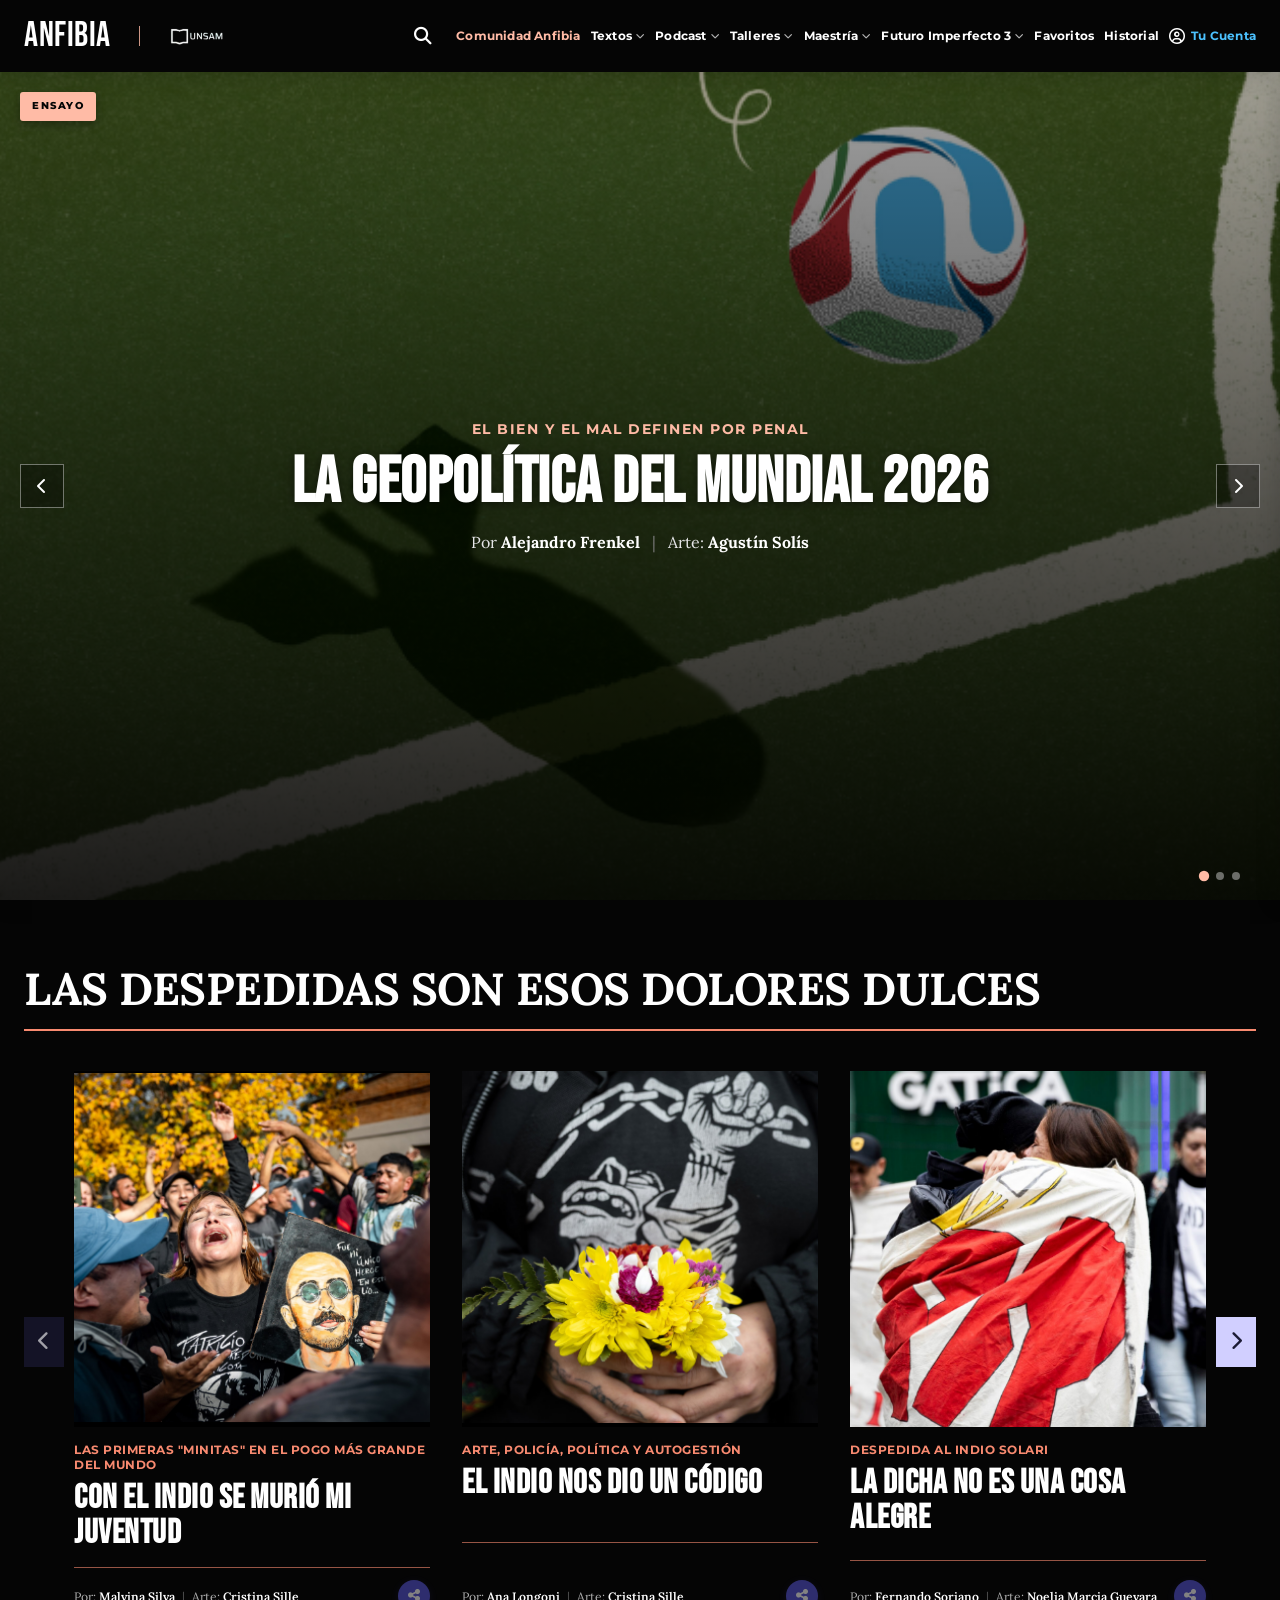
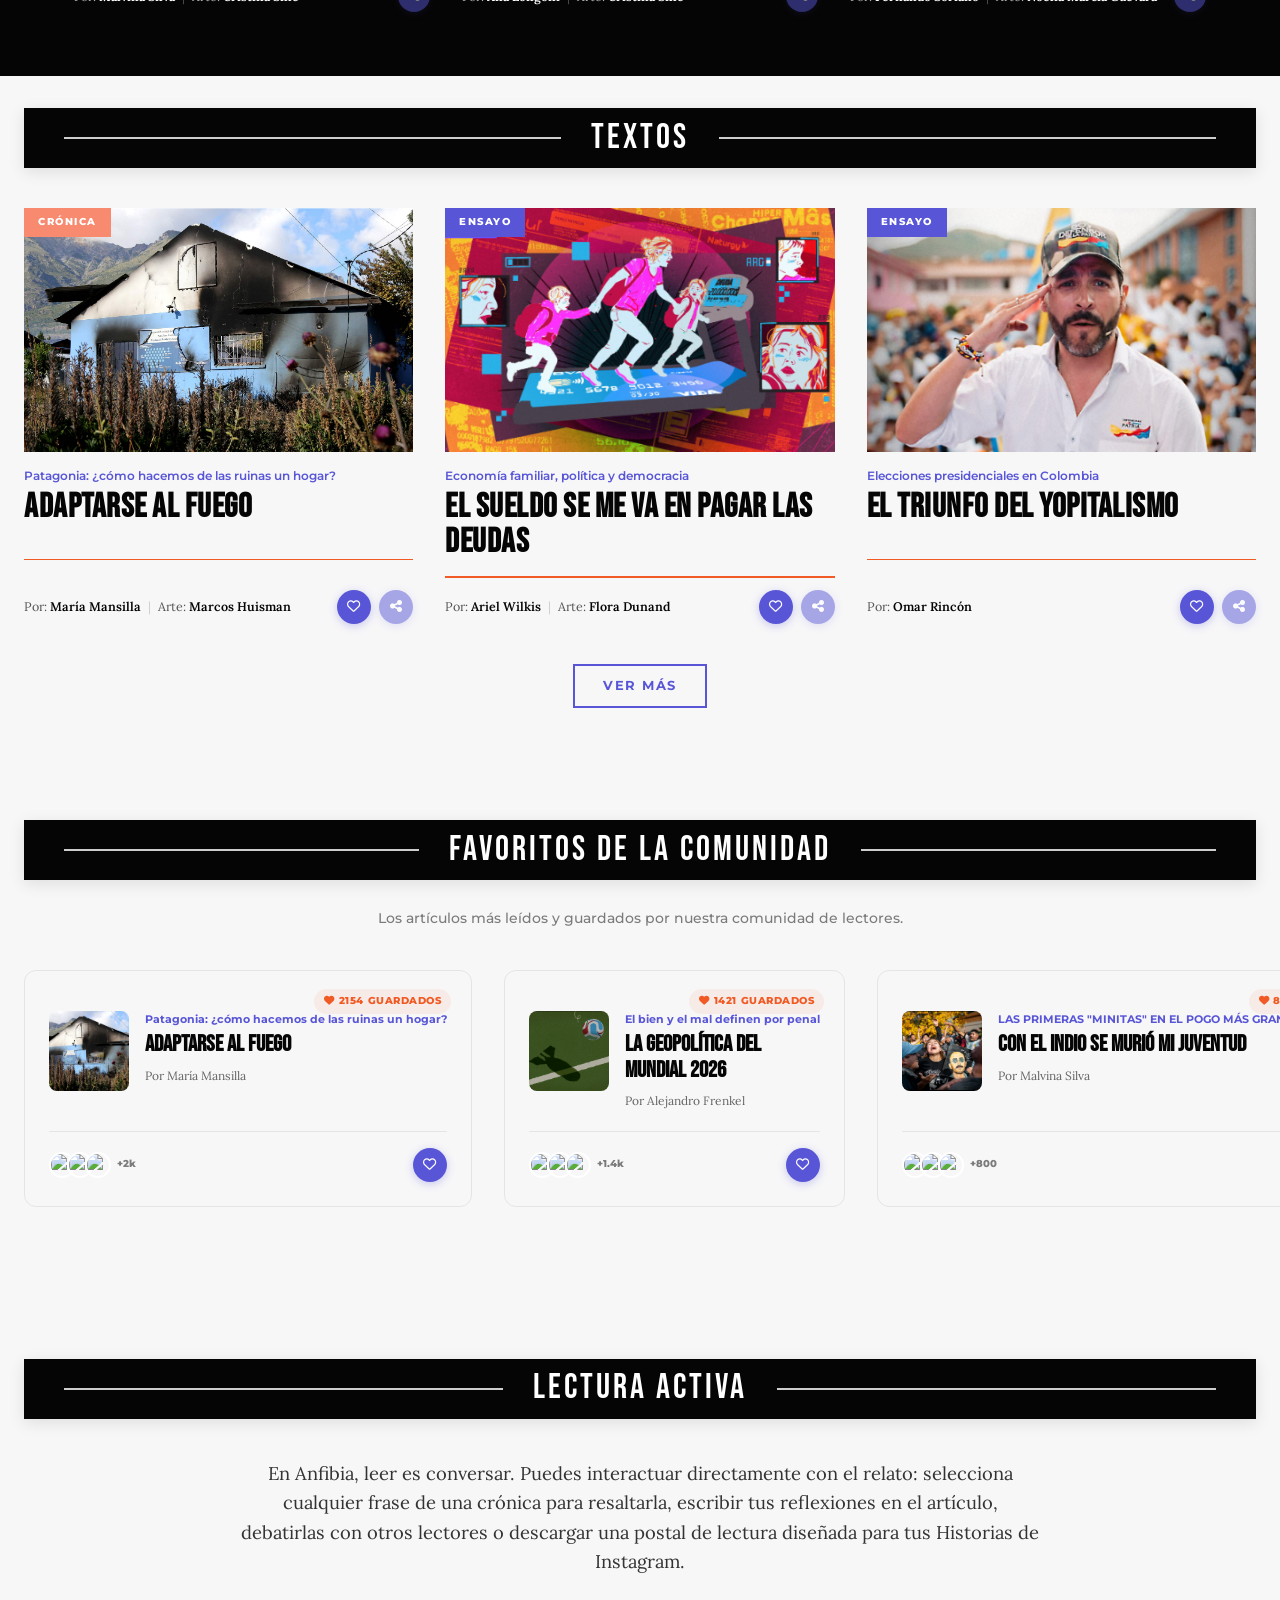
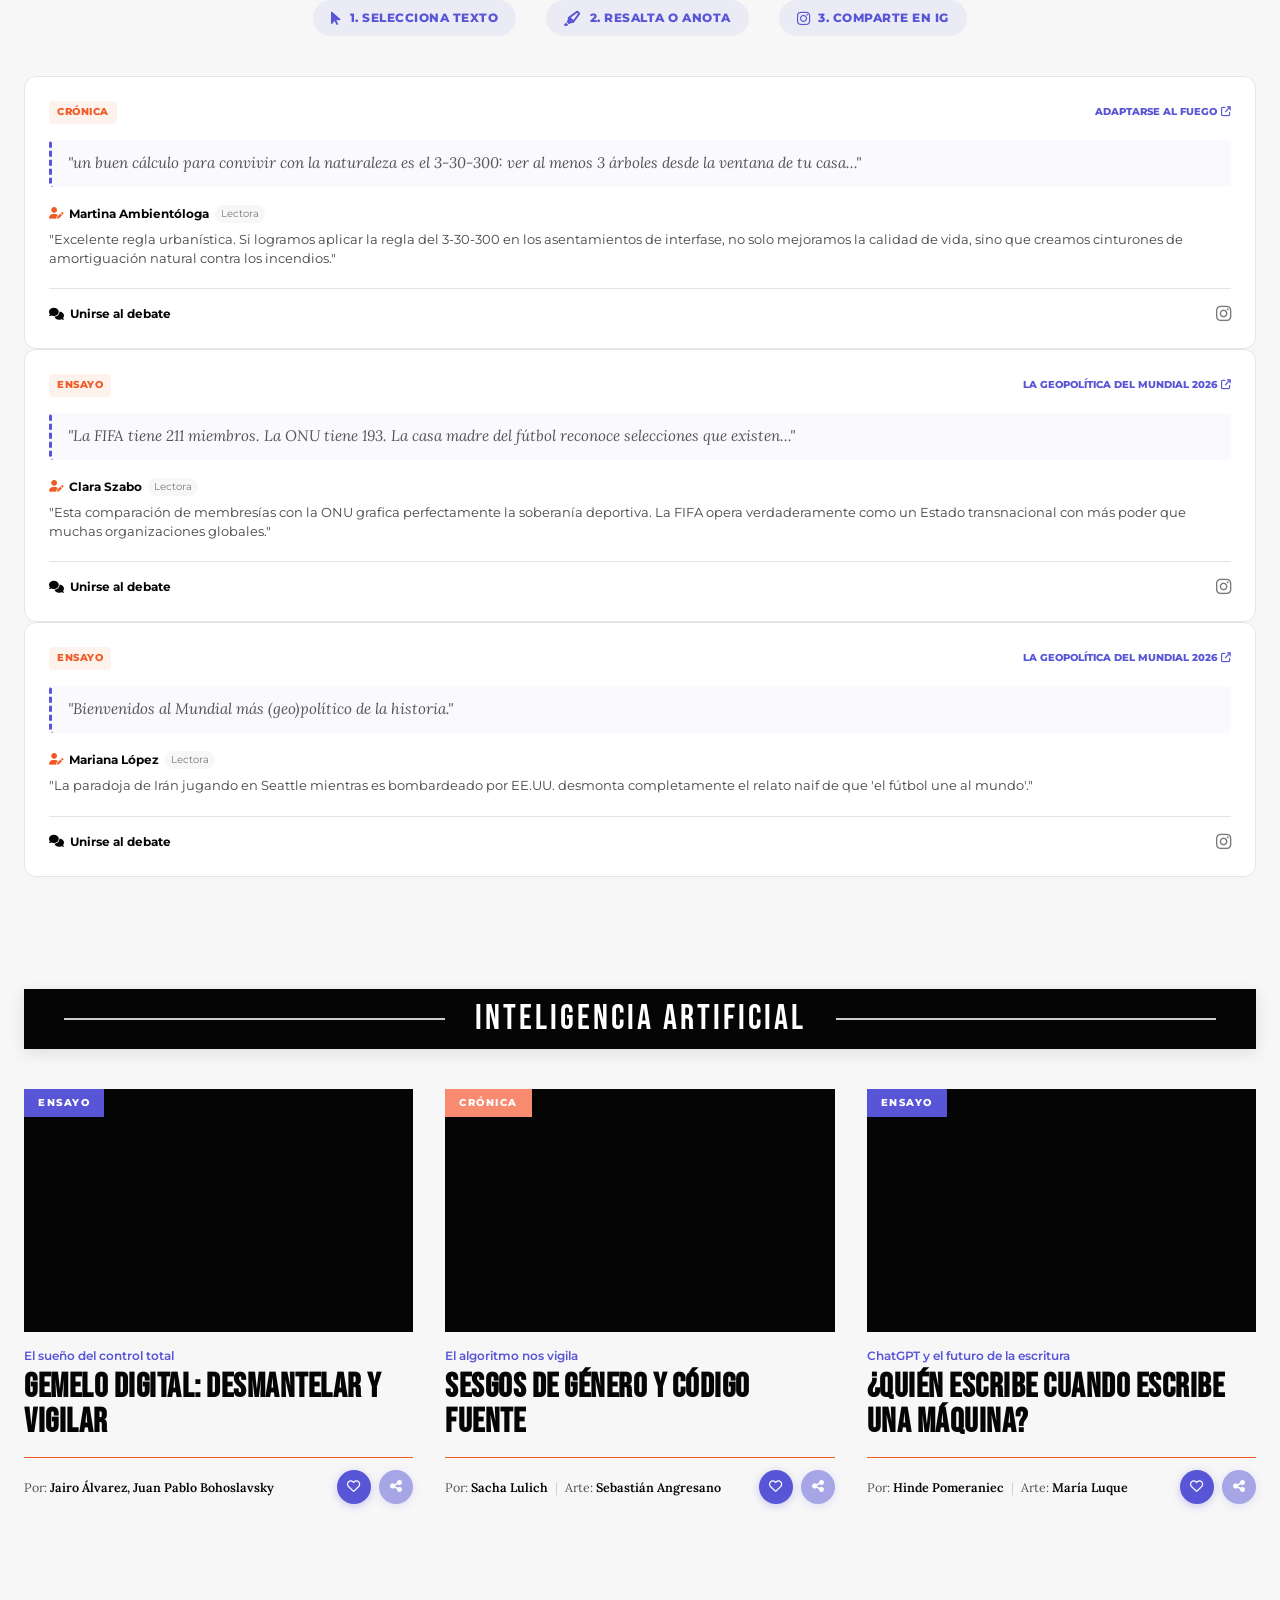
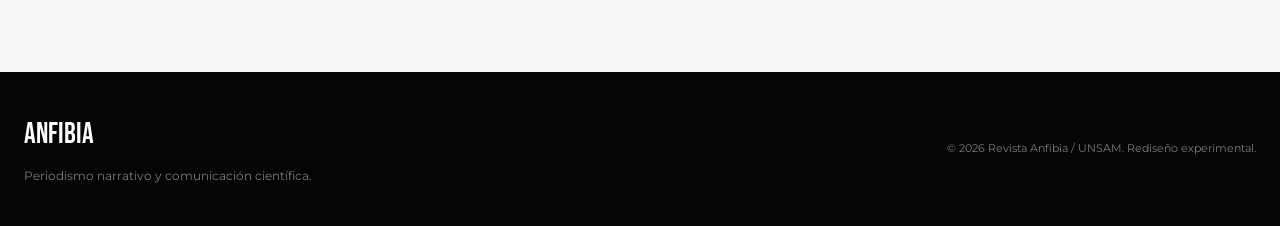
==== index.html @ f765adc3 "feat: implement favorites drawer, community highlights, and active reading features across the platf" ====
<!DOCTYPE html>
<html lang="es">

<head>
    <meta charset="UTF-8">
    <meta name="viewport" content="width=device-width, initial-scale=1.0">
    <title>Revista Anfibia — Crónica y Ensayos</title>
    <!-- Google Fonts: Bebas Neue (for bold headlines), Montserrat (for labels/ui), Lora (for literary serif credit text) -->
    <link rel="preconnect" href="https://fonts.googleapis.com">
    <link rel="preconnect" href="https://fonts.gstatic.com" crossorigin>
    <link
        href="https://fonts.googleapis.com/css2?family=Bebas+Neue&family=Lora:ital,wght@0,400..700;1,400..700&family=Montserrat:wght@400;500;600;700;800&display=swap"
        rel="stylesheet">
    <!-- FontAwesome for icons -->
    <link rel="stylesheet" href="https://cdnjs.cloudflare.com/ajax/libs/font-awesome/6.4.0/css/all.min.css">
    <!-- Custom Style -->
    <link rel="stylesheet" href="style.css">
</head>

<body>

    <!-- Header / Navbar -->
    <header class="main-header">
        <div class="header-container">
            <div class="header-left">
                <a href="index.html" class="brand-logo">Anfibia</a>
                <div class="header-divider"></div>
                <div class="unsam-badge">
                    <img src="unsam.png" alt="UNSAM" class="unsam-logo-img">
                </div>
                <div class="social-icons">
                    <a href="#" class="social-link" title="Twitter"><i class="fab fa-twitter"></i></a>
                    <a href="#" class="social-link" title="Facebook"><i class="fab fa-facebook-f"></i></a>
                    <a href="#" class="social-link" title="Instagram"><i class="fab fa-instagram"></i></a>
                    <a href="#" class="social-link" title="YouTube"><i class="fab fa-youtube"></i></a>
                </div>
            </div>

            <div class="header-right">
                <button class="search-btn" id="searchBtn" title="Buscar">
                    <i class="fas fa-search"></i>
                </button>
                <nav class="header-nav">
                    <ul class="nav-list">
                        <li><a href="#" class="nav-item special-link">Comunidad Anfibia</a></li>
                        
                        <!-- Textos dropdown -->
                        <li class="nav-item-dropdown">
                            <a href="#" class="nav-item">Textos <i class="fas fa-chevron-down nav-chevron"></i></a>
                            <ul class="dropdown-menu">
                                <li><a href="#">Ambiente</a></li>
                                <li><a href="#">Amor y Sexo</a></li>
                                <li><a href="#">Cultura</a></li>
                                <li><a href="#">Educación</a></li>
                                <li><a href="#">Política y Economía</a></li>
                                <li><a href="#">Salud</a></li>
                                <li><a href="#">Tecnología</a></li>
                                <li><a href="#">Rosario</a></li>
                                <li><a href="#">Favoritos/Guardados</a></li>
                            </ul>
                        </li>
                        
                        <!-- Podcast dropdown -->
                        <li class="nav-item-dropdown">
                            <a href="#" class="nav-item">Podcast <i class="fas fa-chevron-down nav-chevron"></i></a>
                            <ul class="dropdown-menu">
                                <li><a href="#">Todos los Podcasts</a></li>
                            </ul>
                        </li>
                        
                        <!-- Talleres dropdown -->
                        <li class="nav-item-dropdown">
                            <a href="#" class="nav-item">Talleres <i class="fas fa-chevron-down nav-chevron"></i></a>
                            <ul class="dropdown-menu">
                                <li><a href="#">Ver más</a></li>
                            </ul>
                        </li>
                        
                        <!-- Maestria dropdown -->
                        <li class="nav-item-dropdown">
                            <a href="#" class="nav-item">Maestría <i class="fas fa-chevron-down nav-chevron"></i></a>
                            <ul class="dropdown-menu">
                                <li><a href="#">Inscripción</a></li>
                                <li><a href="#">Programa Completo</a></li>
                            </ul>
                        </li>

                        
                        <!-- Futuro Imperfecto 3 dropdown -->
                        <li class="nav-item-dropdown">
                            <a href="#" class="nav-item">Futuro Imperfecto 3 <i class="fas fa-chevron-down nav-chevron"></i></a>
                            <ul class="dropdown-menu">
                                <li><a href="#">Volumen 1</a></li>
                                <li><a href="#">Volumen 2</a></li>
                                <li><a href="#">Volumen 3</a></li>
                            </ul>
                        </li>
                        
                        <!-- Favoritos -->
                        <li><a href="#" class="nav-item">Favoritos</a></li>
                        
                        <!-- Historial -->
                        <li><a href="#" class="nav-item">Historial</a></li>
                        
                        <!-- Tu Cuenta -->
                        <li><a href="#" class="nav-item nav-item-account"><i class="far fa-user-circle"></i> Tu Cuenta</a></li>
                    </ul>
                </nav>
                <button class="menu-toggle" id="menuToggle" title="Menú">
                    <i class="fas fa-bars"></i>
                </button>
            </div>
        </div>
    </header>


    <!-- Search Overlay -->
    <div class="search-overlay" id="searchOverlay">
        <div class="search-box">
            <input type="text" placeholder="Buscar crónicas, ensayos, autores..." id="searchInput">
            <button class="close-search" id="closeSearch"><i class="fas fa-times"></i></button>
        </div>
    </div>

    <!-- Mobile Menu Drawer -->
    <div class="mobile-menu-drawer" id="mobileMenuDrawer">
        <div class="mobile-menu-body">
            <nav class="mobile-nav">
                <ul class="mobile-nav-list">
                    <!-- Textos dropdown -->
                    <li class="mobile-nav-item-dropdown">
                        <button class="mobile-dropdown-toggle">
                            <span class="item-text">.Textos</span>
                            <i class="fas fa-chevron-down toggle-icon"></i>
                        </button>
                        <ul class="mobile-dropdown-menu">
                            <li><a href="#">Ambiente</a></li>
                            <li><a href="#">Amor y Sexo</a></li>
                            <li><a href="#">Cultura</a></li>
                            <li><a href="#">Educación</a></li>
                            <li><a href="#">Política y Economía</a></li>
                            <li><a href="#">Salud</a></li>
                            <li><a href="#">Tecnología</a></li>
                            <li><a href="#">Rosario</a></li>
                            <li><a href="#">Favoritos/Guardados</a></li>
                        </ul>
                    </li>
                    
                    <!-- Podcast dropdown -->
                    <li class="mobile-nav-item-dropdown">
                        <button class="mobile-dropdown-toggle">
                            <span class="item-text">.Podcast</span>
                            <i class="fas fa-chevron-down toggle-icon"></i>
                        </button>
                        <ul class="mobile-dropdown-menu">
                            <li><a href="#">Todos los Podcasts</a></li>
                        </ul>
                    </li>
                    
                    <!-- Talleres dropdown -->
                    <li class="mobile-nav-item-dropdown">
                        <button class="mobile-dropdown-toggle">
                            <span class="item-text">.Talleres</span>
                            <i class="fas fa-chevron-down toggle-icon"></i>
                        </button>
                        <ul class="mobile-dropdown-menu">
                            <li><a href="#">Ver mas</a></li>
                        </ul>
                    </li>
                    
                    <!-- Maestria dropdown -->
                    <li class="mobile-nav-item-dropdown">
                        <button class="mobile-dropdown-toggle">
                            <span class="item-text">.Maestría</span>
                            <i class="fas fa-chevron-down toggle-icon"></i>
                        </button>
                        <ul class="mobile-dropdown-menu">
                            <li><a href="#">Inscripcion</a></li>
                            <li><a href="#">Programa Completo</a></li>
                        </ul>
                    </li>

                    
                    <!-- Futuro Imperfecto 3 dropdown -->
                    <li class="mobile-nav-item-dropdown">
                        <button class="mobile-dropdown-toggle">
                            <span class="item-text">.Futuro Imperfecto 3</span>
                            <i class="fas fa-chevron-down toggle-icon"></i>
                        </button>
                        <ul class="mobile-dropdown-menu">
                            <li><a href="#">Volumen 1</a></li>
                            <li><a href="#">Volumen 2</a></li>
                            <li><a href="#">Volumen 3</a></li>
                        </ul>
                    </li>
                    
                    <!-- Favoritos static -->
                    <li class="mobile-nav-item-static">
                        <a href="#" class="mobile-static-link">.Favoritos</a>
                    </li>
                    
                    <!-- Historial static -->
                    <li class="mobile-nav-item-static">
                        <a href="#" class="mobile-static-link">.Historial</a>
                    </li>

                    <li class="mobile-nav-spacing"></li>
                    
                    <!-- Redes dropdown -->
                    <li class="mobile-nav-item-dropdown">
                        <button class="mobile-dropdown-toggle">
                            <span class="item-text">.Redes</span>
                            <i class="fas fa-chevron-down toggle-icon"></i>
                        </button>
                        <ul class="mobile-dropdown-menu">
                            <li><a href="#">.Twitter</a></li>
                            <li><a href="#">.Facebook</a></li>
                            <li><a href="#">.Instagram</a></li>
                            <li><a href="#">.YouTube</a></li>
                        </ul>
                    </li>
                    
                    <!-- Comunidad static -->
                    <li class="mobile-nav-item-static">
                        <a href="#" class="mobile-static-link">.Comunidad Anfibia</a>
                    </li>
                </ul>
            </nav>
        </div>

        <div class="mobile-menu-footer-account">
            <a href="#" class="mobile-account-btn">
                <i class="far fa-user-circle"></i>
                <span>Tu Cuenta Anfibia</span>
            </a>
        </div>
    </div>

    <!-- Mobile Menu Backdrop -->
    <div class="menu-backdrop" id="menuBackdrop"></div>

    <!-- HERO SLIDER SECTION (Full screen width, controlled height) -->
    <section class="hero-slider-section" id="mainSlider">
        <!-- Slider Wrapper -->
        <div class="slider-wrapper">

            <!-- Slide 1 (Active) -->
            <article class="slide active" data-index="0">
                <div class="slide-image-container">
                    <a href="geopolitica.html">
                        <img src="gege.png" alt="La Geopolítica del Mundial 2026" class="slide-image">
                    </a>
                    <div class="slide-overlay"></div>
                    <div class="slide-badge">ENSAYO</div>
                </div>
                <div class="slide-content">
                    <span class="slide-category">El bien y el mal definen por penal</span>
                    <h1 class="slide-title"><a href="geopolitica.html">LA GEOPOLÍTICA DEL MUNDIAL 2026</a></h1>
                    <div class="slide-meta">
                        <span class="author">Por <strong>Alejandro Frenkel</strong></span>
                        <span class="separator">|</span>
                        <span class="artist">Arte: <strong>Agustín Solís</strong></span>
                    </div>
                </div>
            </article>

            <!-- Slide 2 (Hidden by default, for carousel demo) -->
            <article class="slide" data-index="1">
                <div class="slide-image-container">
                    <img src="much.png" alt="Los Ríos Subterráneos" class="slide-image">
                    <div class="slide-overlay"></div>
                    <div class="slide-badge">CRÓNICA</div>
                </div>
                <div class="slide-content">
                    <span class="slide-category">Los Redondos y los desamparados de los noventa</span>
                    <h1 class="slide-title">LOS RÍOS SUBTERRÁNEOS</h1>
                    <div class="slide-meta">
                        <span class="author">Por <strong>Gabriela Cerruti</strong></span>
                        <span class="separator">|</span>
                        <span class="artist">Arte: <strong>Noelia Marcia Guevara</strong></span>
                    </div>
                </div>
            </article>

            <!-- Slide 3 (Hidden by default, for carousel demo) -->
            <article class="slide" data-index="2">
                <div class="slide-image-container">
                    <img src="agua.png" alt="Preparate para vivir cien años" class="slide-image">
                    <div class="slide-overlay"></div>
                    <div class="slide-badge">ENSAYO</div>
                </div>
                <div class="slide-content">
                    <span class="slide-category">Nuevas longevidades</span>
                    <h1 class="slide-title">PREPARATE PARA VIVIR CIEN AÑOS</h1>
                    <div class="slide-meta">
                        <span class="author">Por <strong>Gabriela Cerruti</strong></span>
                        <span class="separator">|</span>
                        <span class="artist">Arte: <strong>Pato Iaco</strong></span>
                    </div>
                </div>
            </article>

        </div>

        <!-- Slider Navigation Controls -->
        <button class="slider-btn prev" id="sliderPrev" aria-label="Anterior"><i
                class="fas fa-chevron-left"></i></button>
        <button class="slider-btn next" id="sliderNext" aria-label="Siguiente"><i
                class="fas fa-chevron-right"></i></button>

        <!-- Slider Indicators -->
        <div class="slider-dots">
            <span class="dot active" data-slide="0"></span>
            <span class="dot" data-slide="1"></span>
            <span class="dot" data-slide="2"></span>
        </div>
    </section>

    <!-- SECTION: SUB-HERO CAROUSEL (LAS DESPEDIDAS SON ESOS DOLORES DULCES) -->
    <section class="subhero-carousel-section">
        <div class="subhero-container">
            <h2 class="subhero-section-title">LAS DESPEDIDAS SON ESOS DOLORES DULCES</h2>
            <div class="subhero-title-divider"></div>

            <div class="subhero-carousel-wrapper">
                <!-- Carousel Track -->
                <div class="subhero-track" id="subheroTrack">

                    <!-- Card 1 -->
                    <article class="subhero-card">
                        <div class="subhero-card-img-wrapper">
                            <img src="indio1.png" alt="Con el Indio se murió mi juventud" class="subhero-card-img">
                        </div>
                        <div class="subhero-card-info">
                            <span class="subhero-card-kicker">LAS PRIMERAS "MINITAS" EN EL POGO MÁS GRANDE DEL
                                MUNDO</span>
                            <h3 class="subhero-card-title"><a href="#">CON EL INDIO SE MURIÓ MI JUVENTUD</a></h3>
                            <div class="subhero-card-divider"></div>
                            <div class="subhero-card-footer">
                                <span class="subhero-card-credits">Por: <span class="credit-author-white">Malvina
                                        Silva</span> <span class="credit-sep-gray">|</span> Arte: <span
                                        class="credit-artist-white">Cristina Sille</span></span>
                                <button class="action-btn share-btn subhero-share" title="Compartir"><i
                                        class="fas fa-share-alt"></i></button>
                            </div>
                        </div>
                    </article>

                    <!-- Card 2 -->
                    <article class="subhero-card">
                        <div class="subhero-card-img-wrapper">
                            <img src="indio2.png" alt="El Indio nos dio un código" class="subhero-card-img">
                        </div>
                        <div class="subhero-card-info">
                            <span class="subhero-card-kicker">ARTE, POLICÍA, POLÍTICA Y AUTOGESTIÓN</span>
                            <h3 class="subhero-card-title"><a href="#">EL INDIO NOS DIO UN CÓDIGO</a></h3>
                            <div class="subhero-card-divider"></div>
                            <div class="subhero-card-footer">
                                <span class="subhero-card-credits">Por: <span class="credit-author-white">Ana
                                        Longoni</span> <span class="credit-sep-gray">|</span> Arte: <span
                                        class="credit-artist-white">Cristina Sille</span></span>
                                <button class="action-btn share-btn subhero-share" title="Compartir"><i
                                        class="fas fa-share-alt"></i></button>
                            </div>
                        </div>
                    </article>

                    <!-- Card 3 -->
                    <article class="subhero-card">
                        <div class="subhero-card-img-wrapper">
                            <img src="indio3.png" alt="La dicha no es una cosa alegre" class="subhero-card-img">
                        </div>
                        <div class="subhero-card-info">
                            <span class="subhero-card-kicker">DESPEDIDA AL INDIO SOLARI</span>
                            <h3 class="subhero-card-title"><a href="#">LA DICHA NO ES UNA COSA ALEGRE</a></h3>
                            <div class="subhero-card-divider"></div>
                            <div class="subhero-card-footer">
                                <span class="subhero-card-credits">Por: <span class="credit-author-white">Fernando
                                        Soriano</span> <span class="credit-sep-gray">|</span> Arte: <span
                                        class="credit-artist-white">Noelia Marcia Guevara</span></span>
                                <button class="action-btn share-btn subhero-share" title="Compartir"><i
                                        class="fas fa-share-alt"></i></button>
                            </div>
                        </div>
                    </article>

                </div>

                <!-- Controls -->
                <button class="subhero-ctrl prev" id="subheroPrev" aria-label="Anterior"><i
                        class="fas fa-chevron-left"></i></button>
                <button class="subhero-ctrl next" id="subheroNext" aria-label="Siguiente"><i
                        class="fas fa-chevron-right"></i></button>
            </div>
        </div>
    </section>

    <!-- Main Content Container -->
    <main class="editorial-container">

        <!-- SECTION 1: TEXTOS -->
        <section class="anfibia-section">
            <div class="section-banner-black">
                <div class="banner-line"></div>
                <h2 class="banner-title">TEXTOS</h2>
                <div class="banner-line"></div>
            </div>

            <div class="anfibia-grid">

                <!-- Card 1: ADAPTARSE AL FUEGO -->
                <article class="anfibia-card">
                    <div class="card-img-container">
                        <a href="patagonia.html">
                            <img src="patagonia.png" alt="Patagonia" class="card-image">
                        </a>
                        <span class="card-badge-flush badge-cronica">CRÓNICA</span>
                    </div>
                    <div class="card-info">
                        <span class="card-kicker">Patagonia: ¿cómo hacemos de las ruinas un hogar?</span>
                        <h3 class="card-headline"><a href="patagonia.html">ADAPTARSE AL FUEGO</a></h3>

                        <div class="card-divider-peach"></div>

                        <div class="card-meta-footer">
                            <div class="card-credits">
                                Por: <span class="credit-author">María Mansilla</span> <span
                                    class="credit-separator">|</span> Arte: <span class="credit-artist">Marcos
                                    Huisman</span>
                            </div>
                            <div class="card-actions">
                                <button class="action-btn love-btn" title="Me gusta"><i
                                        class="far fa-heart"></i></button>
                                <button class="action-btn share-btn" title="Compartir"><i
                                        class="fas fa-share-alt"></i></button>
                            </div>
                        </div>
                    </div>
                </article>

                <!-- Card 2: EL SUELDO SE ME VA EN PAGAR LAS DEUDAS -->
                <article class="anfibia-card">
                    <div class="card-img-container">
                        <img src="noti2.png" alt="El sueldo se me va" class="card-image">
                        <span class="card-badge-flush badge-ensayo">ENSAYO</span>
                    </div>
                    <div class="card-info">
                        <span class="card-kicker">Economía familiar, política y democracia</span>
                        <h3 class="card-headline"><a href="#">EL SUELDO SE ME VA EN PAGAR LAS DEUDAS</a></h3>

                        <div class="card-divider-peach"></div>

                        <div class="card-meta-footer">
                            <div class="card-credits">
                                Por: <span class="credit-author">Ariel Wilkis</span> <span
                                    class="credit-separator">|</span> Arte: <span class="credit-artist">Flora
                                    Dunand</span>
                            </div>
                            <div class="card-actions">
                                <button class="action-btn love-btn" title="Me gusta"><i
                                        class="far fa-heart"></i></button>
                                <button class="action-btn share-btn" title="Compartir"><i
                                        class="fas fa-share-alt"></i></button>
                            </div>
                        </div>
                    </div>
                </article>

                <!-- Card 3: EL TRIUNFO DEL YOPITALISMO -->
                <article class="anfibia-card">
                    <div class="card-img-container">
                        <img src="noti3.png" alt="Yopitalismo" class="card-image">
                        <span class="card-badge-flush badge-ensayo">ENSAYO</span>
                    </div>
                    <div class="card-info">
                        <span class="card-kicker">Elecciones presidenciales en Colombia</span>
                        <h3 class="card-headline"><a href="#">EL TRIUNFO DEL YOPITALISMO</a></h3>

                        <div class="card-divider-peach"></div>

                        <div class="card-meta-footer">
                            <div class="card-credits">
                                Por: <span class="credit-author">Omar Rincón</span>
                            </div>
                            <div class="card-actions">
                                <button class="action-btn love-btn" title="Me gusta"><i
                                        class="far fa-heart"></i></button>
                                <button class="action-btn share-btn" title="Compartir"><i
                                        class="fas fa-share-alt"></i></button>
                            </div>
                        </div>
                    </div>
                </article>

            </div>

            <!-- "Ver Más" Button centered under TEXTOS -->
            <div class="section-more-wrapper">
                <a href="#" class="more-btn-outline">Ver Más</a>
            </div>
        </section>

        <!-- SECTION 1.5: FAVORITOS DE LA COMUNIDAD -->
        <section class="anfibia-section community-favorites-section">
            <div class="section-banner-black">
                <div class="banner-line"></div>
                <h2 class="banner-title">FAVORITOS DE LA COMUNIDAD</h2>
                <div class="banner-line"></div>
            </div>
            
            <p class="section-subtitle-center">Los artículos más leídos y guardados por nuestra comunidad de lectores.</p>

            <div class="community-favorites-grid">
                <!-- Card 1: Patagonia -->
                <div class="community-fav-card" data-article-id="patagonia">
                    <div class="community-fav-badge"><i class="fas fa-heart"></i> <span class="fav-count">2.154</span> guardados</div>
                    <div class="community-fav-body">
                        <div class="community-fav-img-wrapper">
                            <img src="patagonia.png" alt="Patagonia">
                        </div>
                        <div class="community-fav-details">
                            <span class="community-fav-kicker">Patagonia: ¿cómo hacemos de las ruinas un hogar?</span>
                            <h3 class="community-fav-title"><a href="patagonia.html">ADAPTARSE AL FUEGO</a></h3>
                            <span class="community-fav-author">Por María Mansilla</span>
                        </div>
                    </div>
                    <div class="community-fav-footer">
                        <div class="community-avatars">
                            <img src="https://images.unsplash.com/photo-1534528741775-53994a69daeb?q=80&w=100" alt="Lector" class="avatar-circle">
                            <img src="https://images.unsplash.com/photo-1539571696357-5a69c17a67c6?q=80&w=100" alt="Lector" class="avatar-circle">
                            <img src="https://images.unsplash.com/photo-1507003211169-0a1dd7228f2d?q=80&w=100" alt="Lector" class="avatar-circle">
                            <span class="avatar-plus">+2k</span>
                        </div>
                        <button class="action-btn love-btn" title="Me gusta" data-article-id="patagonia"><i class="far fa-heart"></i></button>
                    </div>
                </div>

                <!-- Card 2: Geopolitica -->
                <div class="community-fav-card" data-article-id="geopolitica">
                    <div class="community-fav-badge"><i class="fas fa-heart"></i> <span class="fav-count">1.421</span> guardados</div>
                    <div class="community-fav-body">
                        <div class="community-fav-img-wrapper">
                            <img src="gege.png" alt="Geopolítica">
                        </div>
                        <div class="community-fav-details">
                            <span class="community-fav-kicker">El bien y el mal definen por penal</span>
                            <h3 class="community-fav-title"><a href="geopolitica.html">LA GEOPOLÍTICA DEL MUNDIAL 2026</a></h3>
                            <span class="community-fav-author">Por Alejandro Frenkel</span>
                        </div>
                    </div>
                    <div class="community-fav-footer">
                        <div class="community-avatars">
                            <img src="https://images.unsplash.com/photo-1506794778202-cad84cf45f1d?q=80&w=100" alt="Lector" class="avatar-circle">
                            <img src="https://images.unsplash.com/photo-1494790108377-be9c29b29330?q=80&w=100" alt="Lector" class="avatar-circle">
                            <img src="https://images.unsplash.com/photo-1522075469751-3a6694fb2f61?q=80&w=100" alt="Lector" class="avatar-circle">
                            <span class="avatar-plus">+1.4k</span>
                        </div>
                        <button class="action-btn love-btn" title="Me gusta" data-article-id="geopolitica"><i class="far fa-heart"></i></button>
                    </div>
                </div>

                <!-- Card 3: Indio Solari -->
                <div class="community-fav-card" data-article-id="con-el-indio-se-murio-mi-juventud">
                    <div class="community-fav-badge"><i class="fas fa-heart"></i> <span class="fav-count">892</span> guardados</div>
                    <div class="community-fav-body">
                        <div class="community-fav-img-wrapper">
                            <img src="indio1.png" alt="Indio Solari">
                        </div>
                        <div class="community-fav-details">
                            <span class="community-fav-kicker">LAS PRIMERAS "MINITAS" EN EL POGO MÁS GRANDE DEL MUNDO</span>
                            <h3 class="community-fav-title"><a href="#">CON EL INDIO SE MURIÓ MI JUVENTUD</a></h3>
                            <span class="community-fav-author">Por Malvina Silva</span>
                        </div>
                    </div>
                    <div class="community-fav-footer">
                        <div class="community-avatars">
                            <img src="https://images.unsplash.com/photo-1544005313-94ddf0286df2?q=80&w=100" alt="Lector" class="avatar-circle">
                            <img src="https://images.unsplash.com/photo-1500648767791-00dcc994a43e?q=80&w=100" alt="Lector" class="avatar-circle">
                            <img src="https://images.unsplash.com/photo-1438761681033-6461ffad8d80?q=80&w=100" alt="Lector" class="avatar-circle">
                            <span class="avatar-plus">+800</span>
                        </div>
                        <button class="action-btn love-btn" title="Me gusta" data-article-id="con-el-indio-se-murio-mi-juventud"><i class="far fa-heart"></i></button>
                    </div>
                </div>
            </div>
        </section>

        <!-- SECTION 1.6: LECTURA ACTIVA -->
        <section class="anfibia-section active-reading-section">
            <div class="section-banner-black">
                <div class="banner-line"></div>
                <h2 class="banner-title">LECTURA ACTIVA</h2>
                <div class="banner-line"></div>
            </div>
            
            <div class="active-reading-intro">
                <p class="intro-text">En Anfibia, leer es conversar. Puedes interactuar directamente con el relato: selecciona cualquier frase de una crónica para resaltarla, escribir tus reflexiones en el artículo, debatirlas con otros lectores o descargar una postal de lectura diseñada para tus Historias de Instagram.</p>
                <div class="intro-steps">
                    <div class="intro-step"><i class="fas fa-mouse-pointer"></i> <span>1. Selecciona texto</span></div>
                    <div class="intro-step"><i class="fas fa-highlighter"></i> <span>2. Resalta o Anota</span></div>
                    <div class="intro-step"><i class="fab fa-instagram"></i> <span>3. Comparte en IG</span></div>
                </div>
            </div>

            <div class="community-annotations-grid">
                <!-- Annotation Card 1 -->
                <div class="annotation-card-home">
                    <div class="annotation-card-header">
                        <span class="annotation-article-badge">CRÓNICA</span>
                        <a href="patagonia.html" class="annotation-article-link">ADAPTARSE AL FUEGO <i class="fas fa-arrow-up-right-from-square"></i></a>
                    </div>
                    <blockquote class="annotation-quote">
                        "un buen cálculo para convivir con la naturaleza es el 3-30-300: ver al menos 3 árboles desde la ventana de tu casa..."
                    </blockquote>
                    <div class="annotation-user-comment">
                        <div class="user-info">
                            <i class="fas fa-user-pen"></i>
                            <strong>Martina Ambientóloga</strong>
                            <span class="user-role">Lectora</span>
                        </div>
                        <p class="user-note">"Excelente regla urbanística. Si logramos aplicar la regla del 3-30-300 en los asentamientos de interfase, no solo mejoramos la calidad de vida, sino que creamos cinturones de amortiguación natural contra los incendios."</p>
                    </div>
                    <div class="annotation-card-footer">
                        <a href="patagonia.html#commentsList" class="btn-join-debate"><i class="fas fa-comments"></i> Unirse al debate</a>
                        <button class="btn-ig-share" onclick="showToast('Cita guardada. Abre la crónica para exportarla a Instagram.')" title="Compartir en Instagram"><i class="fab fa-instagram"></i></button>
                    </div>
                </div>

                <!-- Annotation Card 2 -->
                <div class="annotation-card-home">
                    <div class="annotation-card-header">
                        <span class="annotation-article-badge">ENSAYO</span>
                        <a href="geopolitica.html" class="annotation-article-link">LA GEOPOLÍTICA DEL MUNDIAL 2026 <i class="fas fa-arrow-up-right-from-square"></i></a>
                    </div>
                    <blockquote class="annotation-quote">
                        "La FIFA tiene 211 miembros. La ONU tiene 193. La casa madre del fútbol reconoce selecciones que existen..."
                    </blockquote>
                    <div class="annotation-user-comment">
                        <div class="user-info">
                            <i class="fas fa-user-pen"></i>
                            <strong>Clara Szabo</strong>
                            <span class="user-role">Lectora</span>
                        </div>
                        <p class="user-note">"Esta comparación de membresías con la ONU grafica perfectamente la soberanía deportiva. La FIFA opera verdaderamente como un Estado transnacional con más poder que muchas organizaciones globales."</p>
                    </div>
                    <div class="annotation-card-footer">
                        <a href="geopolitica.html#commentsList" class="btn-join-debate"><i class="fas fa-comments"></i> Unirse al debate</a>
                        <button class="btn-ig-share" onclick="showToast('Cita guardada. Abre la crónica para exportarla a Instagram.')" title="Compartir en Instagram"><i class="fab fa-instagram"></i></button>
                    </div>
                </div>

                <!-- Annotation Card 3 -->
                <div class="annotation-card-home">
                    <div class="annotation-card-header">
                        <span class="annotation-article-badge">ENSAYO</span>
                        <a href="geopolitica.html" class="annotation-article-link">LA GEOPOLÍTICA DEL MUNDIAL 2026 <i class="fas fa-arrow-up-right-from-square"></i></a>
                    </div>
                    <blockquote class="annotation-quote">
                        "Bienvenidos al Mundial más (geo)político de la historia."
                    </blockquote>
                    <div class="annotation-user-comment">
                        <div class="user-info">
                            <i class="fas fa-user-pen"></i>
                            <strong>Mariana López</strong>
                            <span class="user-role">Lectora</span>
                        </div>
                        <p class="user-note">"La paradoja de Irán jugando en Seattle mientras es bombardeado por EE.UU. desmonta completamente el relato naif de que 'el fútbol une al mundo'."</p>
                    </div>
                    <div class="annotation-card-footer">
                        <a href="geopolitica.html#commentsList" class="btn-join-debate"><i class="fas fa-comments"></i> Unirse al debate</a>
                        <button class="btn-ig-share" onclick="showToast('Cita guardada. Abre la crónica para exportarla a Instagram.')" title="Compartir en Instagram"><i class="fab fa-instagram"></i></button>
                    </div>
                </div>
            </div>
        </section>

        <!-- SECTION 2: INTELIGENCIA ARTIFICIAL -->
        <section class="anfibia-section">
            <div class="section-banner-black">
                <div class="banner-line"></div>
                <h2 class="banner-title">INTELIGENCIA ARTIFICIAL</h2>
                <div class="banner-line"></div>
            </div>

            <div class="anfibia-grid">

                <!-- Card 1: GEMELO DIGITAL: DESMANTELAR Y VIGILAR -->
                <article class="anfibia-card">
                    <div class="card-img-container">
                        <img src="https://images.unsplash.com/photo-1507679799987-c73779587ccf?q=80&w=600"
                            alt="Gemelo digital" class="card-image">
                        <span class="card-badge-flush badge-ensayo">ENSAYO</span>
                    </div>
                    <div class="card-info">
                        <span class="card-kicker">El sueño del control total</span>
                        <h3 class="card-headline"><a href="#">GEMELO DIGITAL: DESMANTELAR Y VIGILAR</a></h3>

                        <div class="card-divider-peach"></div>

                        <div class="card-meta-footer">
                            <div class="card-credits">
                                Por: <span class="credit-author">Jairo Álvarez, Juan Pablo Bohoslavsky</span>
                            </div>
                            <div class="card-actions">
                                <button class="action-btn love-btn" title="Me gusta"><i
                                        class="far fa-heart"></i></button>
                                <button class="action-btn share-btn" title="Compartir"><i
                                        class="fas fa-share-alt"></i></button>
                            </div>
                        </div>
                    </div>
                </article>

                <!-- Card 2: SESGOS DE GÉNERO Y CÓDIGO FUENTE -->
                <article class="anfibia-card">
                    <div class="card-img-container">
                        <img src="https://images.unsplash.com/photo-1526374965328-7f61d4dc18c5?q=80&w=600"
                            alt="Algoritmo" class="card-image">
                        <span class="card-badge-flush badge-cronica">CRÓNICA</span>
                    </div>
                    <div class="card-info">
                        <span class="card-kicker">El algoritmo nos vigila</span>
                        <h3 class="card-headline"><a href="#">SESGOS DE GÉNERO Y CÓDIGO FUENTE</a></h3>

                        <div class="card-divider-peach"></div>

                        <div class="card-meta-footer">
                            <div class="card-credits">
                                Por: <span class="credit-author">Sacha Lulich</span> <span
                                    class="credit-separator">|</span> Arte: <span class="credit-artist">Sebastián
                                    Angresano</span>
                            </div>
                            <div class="card-actions">
                                <button class="action-btn love-btn" title="Me gusta"><i
                                        class="far fa-heart"></i></button>
                                <button class="action-btn share-btn" title="Compartir"><i
                                        class="fas fa-share-alt"></i></button>
                            </div>
                        </div>
                    </div>
                </article>

                <!-- Card 3: ¿QUIÉN ESCRIBE CUANDO ESCRIBE UNA MÁQUINA? -->
                <article class="anfibia-card">
                    <div class="card-img-container">
                        <img src="https://images.unsplash.com/photo-1677442136019-21780efad99a?q=80&w=600" alt="ChatGPT"
                            class="card-image">
                        <span class="card-badge-flush badge-ensayo">ENSAYO</span>
                    </div>
                    <div class="card-info">
                        <span class="card-kicker">ChatGPT y el futuro de la escritura</span>
                        <h3 class="card-headline"><a href="#">¿QUIÉN ESCRIBE CUANDO ESCRIBE UNA MÁQUINA?</a></h3>

                        <div class="card-divider-peach"></div>

                        <div class="card-meta-footer">
                            <div class="card-credits">
                                Por: <span class="credit-author">Hinde Pomeraniec</span> <span
                                    class="credit-separator">|</span> Arte: <span class="credit-artist">María
                                    Luque</span>
                            </div>
                            <div class="card-actions">
                                <button class="action-btn love-btn" title="Me gusta"><i
                                        class="far fa-heart"></i></button>
                                <button class="action-btn share-btn" title="Compartir"><i
                                        class="fas fa-share-alt"></i></button>
                            </div>
                        </div>
                    </div>
                </article>

            </div>
        </section>
    </main>

    <!-- Footer -->
    <footer class="main-footer">
        <div class="footer-container">
            <div class="footer-branding">
                <span class="footer-logo">Anfibia</span>
                <p>Periodismo narrativo y comunicación científica.</p>
            </div>
            <div class="footer-copy">
                &copy; 2026 Revista Anfibia / UNSAM. Rediseño experimental.
            </div>
        </div>
    </footer>

    <!-- Authentication Modal Overlay -->
    <div class="auth-modal-overlay" id="authModal">
        <div class="auth-modal-card">
            <div class="auth-modal-grid">
                
                <!-- Left/Form Column -->
                <div class="auth-modal-form-col">
                    
                    <!-- Panel 1: Login Form -->
                    <div class="auth-panel active" id="authPanelLogin">
                        <div class="auth-header">
                            <h3 class="auth-header-title">Inicia tu sesión Anfibia</h3>
                            <button class="auth-close-btn" id="closeAuthModalLogin">&times;</button>
                        </div>
                        <div class="auth-body">
                            <div class="auth-form-group">
                                <label class="auth-label" for="authLoginUser">Gmail o Nombre de Usuario:</label>
                                <input type="text" class="auth-input" id="authLoginUser" placeholder="ejemplo@gmail.com">
                            </div>
                            <div class="auth-form-group">
                                <label class="auth-label" for="authLoginPassword">Contraseña:</label>
                                <input type="password" class="auth-input" id="authLoginPassword" placeholder="••••••••">
                            </div>
                            <a href="#" class="auth-forgot-link">Olvidadte tu contraseña?</a>
                            
                            <div class="auth-action-row">
                                <button class="auth-btn-primary" id="btnSubmitLogin">Ingresar</button>
                            </div>
                            
                            <div class="auth-divider-container">
                                <div class="auth-divider"></div>
                                <div class="auth-divider-label">Aún no tienes tu cuenta?</div>
                                <button class="auth-btn-secondary" id="btnGoToRegister">Creá tu cuenta Anfibia</button>
                            </div>
                        </div>
                    </div>
                    
                    <!-- Panel 2: Register Form -->
                    <div class="auth-panel" id="authPanelRegister">
                        <div class="auth-header">
                            <h3 class="auth-header-title">Crea tu cuenta Anfibia</h3>
                            <button class="auth-close-btn" id="closeAuthModalRegister">&times;</button>
                        </div>
                        <div class="auth-body">
                            <div class="auth-form-group">
                                <label class="auth-label" for="authRegisterUsername">Nombre de Usuario:</label>
                                <input type="text" class="auth-input" id="authRegisterUsername" placeholder="TuUsuario">
                            </div>
                            <div class="auth-form-group">
                                <label class="auth-label" for="authRegisterEmail">Gmail:</label>
                                <input type="email" class="auth-input" id="authRegisterEmail" placeholder="usuario@gmail.com">
                            </div>
                            <div class="auth-form-group">
                                <label class="auth-label" for="authRegisterPassword">Contraseña:</label>
                                <input type="password" class="auth-input" id="authRegisterPassword" placeholder="••••••••">
                            </div>
                            
                            <div class="auth-action-row">
                                <button class="auth-btn-primary" id="btnSubmitRegister">Registrarse</button>
                            </div>
                            
                            <div style="text-align: center; margin-top: 10px;">
                                <a href="#" class="auth-switch-link" id="btnGoToLogin">Ya tengo cuenta, iniciar sesión</a>
                            </div>
                        </div>
                    </div>
                    
                    <!-- Panel 3: Login Success (Frame 100) -->
                    <div class="auth-panel" id="authPanelLoginSuccess">
                        <div class="auth-success-panel">
                            <h2 class="auth-success-title">Bienvenido de nuevo</h2>
                            <p class="auth-success-subtitle">Esperamos tus comentarios y anotaciones</p>
                            <button class="auth-btn-success" id="btnStartSession">Comenzar</button>
                        </div>
                    </div>
                    
                    <!-- Panel 4: Register Success (Frame 102) -->
                    <div class="auth-panel" id="authPanelRegisterSuccess">
                        <div class="auth-success-panel">
                            <h2 class="auth-success-title">Gracias por registrarte</h2>
                            <p class="auth-success-subtitle">Esperamos tus comentarios y anotaciones</p>
                            <button class="auth-btn-success" id="btnStartRegister">Comenzar</button>
                        </div>
                    </div>
                    
                </div>
                
                <!-- Right/Sidebar Column (Desktop Only) -->
                <div class="auth-modal-sidebar-col">
                    <div class="auth-sidebar-logo">Anfibia</div>
                    <img src="unsam.png" alt="UNSAM" class="auth-sidebar-unsam">
                    <p class="auth-sidebar-text">El periodismo narrativo y la ciencia se encuentran en tu cuenta. Regístrate para comentar, debatir y guardar tus lecturas favoritas.</p>
                </div>
                
            </div>
        </div>
    </div>

    <!-- Favorites Drawer Overlay -->
    <div class="favorites-drawer-overlay" id="favoritesDrawerOverlay">
        <div class="favorites-drawer" id="favoritesDrawer">
            <div class="favorites-drawer-header">
                <h3 class="favorites-drawer-title">Mis Favoritos</h3>
                <button class="favorites-drawer-close" id="closeFavoritesDrawer">&times;</button>
            </div>
            <div class="favorites-drawer-body">
                <div class="favorites-list" id="favoritesList">
                    <!-- Dynamic favorites will be listed here -->
                </div>
            </div>
        </div>
    </div>

    <!-- Toast Notification for Share / Interactive elements -->
    <div class="toast-notification" id="toast">
        <i class="fas fa-link"></i> <span id="toastMessage">Enlace copiado al portapapeles!</span>
    </div>

    <!-- Script for carousel and basic interactivity -->
    <script src="script.js"></script>
</body>

</html>
---- style.css ----
/* ==========================================================================
   REVISTA ANFIBIA REDESIGN - CORE STYLES
   ========================================================================== */

/* Design Tokens & Custom Variables */
:root {
    --color-black: #050505;
    --color-dark-gray: #121212;
    --color-medium-gray: #7b7b7b;
    --color-light-gray: #f7f7f8;
    --color-border-gray: #e5e5e7;
    --color-white: #ffffff;

    /* Brand Accents */
    --color-anfibia-peach: #f15a24;
    --color-anfibia-peach-hover: #ff7543;
    --color-anfibia-purple: #5856d6;
    --color-anfibia-purple-hover: #4543b5;

    /* Typography */
    --font-heading: 'Bebas Neue', sans-serif;
    --font-ui: 'Montserrat', sans-serif;
    --font-literary: 'Lora', Georgia, serif;

    /* Transitions */
    --transition-smooth: all 0.3s cubic-bezier(0.25, 0.8, 0.25, 1);
    --transition-fast: all 0.15s ease;
}

/* Global Resets */
*,
*::before,
*::after {
    box-sizing: border-box;
    margin: 0;
    padding: 0;
}

body {
    font-family: var(--font-ui);
    background-color: var(--color-light-gray);
    color: var(--color-black);
    line-height: 1.6;
    overflow-x: hidden;
    -webkit-font-smoothing: antialiased;
}

a {
    color: inherit;
    text-decoration: none;
    transition: var(--transition-fast);
}

button {
    font-family: inherit;
    border: none;
    background: none;
    cursor: pointer;
    outline: none;
    transition: var(--transition-fast);
}

/* ==========================================================================
   HEADER / NAVIGATION BAR
   ========================================================================== */
.main-header {
    background-color: var(--color-black);
    color: var(--color-white);
    position: sticky;
    top: 0;
    z-index: 105;
    box-shadow: 0 4px 20px rgba(0, 0, 0, 0.15);
}

.header-container {
    max-width: 1400px;
    margin: 0 auto;
    padding: 0 24px;
    height: 72px;
    display: flex;
    align-items: center;
    justify-content: space-between;
}

/* Brand & Badges */
.header-left {
    display: flex;
    align-items: center;
    gap: 16px;
}

.brand-logo {
    font-family: var(--font-heading);
    font-size: 2.2rem;
    letter-spacing: 0.5px;
    color: var(--color-white);
    line-height: 1;
    transition: var(--transition-smooth);
}

.brand-logo:hover {
    color: var(--color-anfibia-peach);
    transform: scale(1.02);
}

.unsam-badge {
    display: flex;
    align-items: center;
    transition: var(--transition-smooth);
}

.unsam-badge:hover {
    transform: scale(1.05);
}

.unsam-logo-img {
    height: 22px;
    width: auto;
    display: block;
}

.header-divider {
    width: 1px;
    height: 20px;
    background-color: #ffbba6; /* Peach matching mobile menu drawer */
    margin: 0 12px;
    opacity: 0.8;
}

/* Social circles matching first image */
.social-icons {
    display: flex;
    gap: 8px;
    margin-left: 8px;
}

.social-link {
    display: flex;
    align-items: center;
    justify-content: center;
    width: 26px;
    height: 26px;
    background-color: #ffbba6; /* Peach matching mobile menu drawer */
    color: var(--color-black); /* Dark icon color matching original screenshot */
    border-radius: 50%;
    font-size: 0.75rem;
    transition: var(--transition-smooth);
}

.social-link:hover {
    background-color: var(--color-white);
    color: var(--color-black);
    transform: translateY(-2px);
}

/* Nav Links */
.header-nav {
    height: 100%;
}

.nav-list {
    display: flex;
    align-items: center;
    list-style: none;
    height: 100%;
    gap: 14px;
}

.nav-item {
    font-size: 0.8rem;
    font-weight: 700;
    text-transform: none;
    letter-spacing: 0.2px;
    color: var(--color-white);
    padding: 8px 0;
    position: relative;
    display: inline-flex;
    align-items: center;
}



.nav-item::after {
    content: '';
    position: absolute;
    bottom: 0;
    left: 0;
    width: 0;
    height: 2px;
    background-color: #ffbba6;
    transition: var(--transition-smooth);
}

.nav-item:hover::after {
    width: 100%;
}

.nav-item.special-link {
    color: #ffbba6;
}

.nav-item.nav-item-account {
    color: #4cc2ff;
}

.nav-item.nav-item-account i {
    margin-right: 6px;
    font-size: 1rem;
    color: var(--color-white);
}

.nav-item.special-link::after {
    background-color: var(--color-white);
}

/* Header Action Buttons */
.header-right {
    display: flex;
    align-items: center;
    gap: 16px;
}

.search-btn,
.menu-toggle {
    color: var(--color-white);
    font-size: 1.1rem;
    padding: 8px;
    border-radius: 50%;
    display: flex;
    align-items: center;
    justify-content: center;
}

.search-btn:hover,
.menu-toggle:hover {
    color: var(--color-anfibia-peach);
    transform: scale(1.15);
}

/* ==========================================================================
   SEARCH OVERLAY
   ========================================================================== */
.search-overlay {
    position: fixed;
    top: 0;
    left: 0;
    width: 100%;
    height: 100%;
    background-color: rgba(5, 5, 5, 0.98);
    z-index: 101;
    display: flex;
    align-items: center;
    justify-content: center;
    opacity: 0;
    pointer-events: none;
    transition: var(--transition-smooth);
}

.search-overlay.active {
    opacity: 1;
    pointer-events: auto;
}

.search-box {
    width: 80%;
    max-width: 600px;
    display: flex;
    align-items: center;
    border-bottom: 2px solid var(--color-white);
    padding: 8px 0;
}

.search-box input {
    width: 100%;
    background: transparent;
    border: none;
    outline: none;
    color: var(--color-white);
    font-size: 1.5rem;
    font-family: var(--font-ui);
}

.close-search {
    color: var(--color-white);
    font-size: 1.8rem;
    padding: 0 8px;
}

.close-search:hover {
    color: var(--color-anfibia-peach);
}

/* ==========================================================================
   EDITORIAL CONTAINER & GRID LAYOUT
   ========================================================================== */
.editorial-container {
    max-width: 1400px;
    margin: 32px auto;
    padding: 0 24px;
    display: flex;
    flex-direction: column;
    gap: 48px;
}

/* Cover Grid System: Split Layout for Main Slider & Compact Sidebar */
/* FEATURED TRIPTYCH COVER GRID */
.hero-slider-section {
    position: relative;
    background-color: var(--color-black);
    height: calc(100vh - 72px);
    min-height: 550px;
    width: 100%;
    overflow: hidden;
    box-shadow: 0 4px 20px rgba(0, 0, 0, 0.15);
}

.slider-wrapper {
    position: relative;
    width: 100%;
    height: 100%;
}

.slide {
    position: absolute;
    top: 0;
    left: 0;
    width: 100%;
    height: 100%;
    opacity: 0;
    visibility: hidden;
    transition: opacity 0.8s ease-in-out, visibility 0.8s ease-in-out;
    display: flex;
    flex-direction: column;
    justify-content: center;
    align-items: center;
    text-align: center;
}

.slide.active {
    opacity: 1;
    visibility: visible;
    z-index: 2;
}

.slide-image-container {
    position: absolute;
    top: 0;
    left: 0;
    width: 100%;
    height: 100%;
    z-index: 1;
    overflow: hidden;
}

.slide-image {
    width: 100%;
    height: 100%;
    object-fit: cover;
    object-position: center;
    transition: transform 6s cubic-bezier(0.25, 1, 0.5, 1);
}

.slide.active .slide-image {
    transform: scale(1.08);
}

/* Gradient overlay for text legibility, matching Anfibia dark dramatic tones */
.slide-overlay {
    position: absolute;
    top: 0;
    left: 0;
    width: 100%;
    height: 100%;
    background: linear-gradient(to bottom,
            rgba(0, 0, 0, 0.1) 0%,
            rgba(0, 0, 0, 0.5) 50%,
            rgba(0, 0, 0, 0.85) 100%);
    z-index: 2;
}

.slide-badge {
    position: absolute;
    top: 20px;
    left: 20px;
    background-color: #ffbba6;
    color: var(--color-black);
    padding: 6px 12px;
    font-size: 0.65rem;
    font-weight: 800;
    letter-spacing: 1.5px;
    text-transform: uppercase;
    border-radius: 3px;
    z-index: 3;
    box-shadow: 0 4px 10px rgba(0, 0, 0, 0.3);
}

/* Slide Texts */
.slide-content {
    position: relative;
    z-index: 3;
    padding: 40px;
    color: var(--color-white);
    max-width: 800px;
}

.slide-category {
    font-size: 0.85rem;
    font-weight: 700;
    color: #ffbba6;
    letter-spacing: 1.5px;
    text-transform: uppercase;
    display: inline-block;
    margin-bottom: 12px;
    animation: fadeInUp 0.5s ease both;
}

.slide-title {
    font-family: var(--font-heading);
    font-size: 4rem;
    line-height: 0.95;
    letter-spacing: 0.5px;
    margin-bottom: 16px;
    text-transform: uppercase;
    text-shadow: 0 2px 10px rgba(0, 0, 0, 0.5);
    animation: fadeInUp 0.7s ease both 0.1s;
}

.slide-meta {
    font-family: var(--font-literary);
    font-size: 1rem;
    color: #e5e5e7;
    animation: fadeInUp 0.9s ease both 0.2s;
}

.slide-meta strong {
    color: var(--color-white);
}

.slide-meta .separator {
    margin: 0 8px;
    color: var(--color-medium-gray);
}

/* Slider Controls (Recreating First Image Arrows) */
.slider-btn {
    position: absolute;
    top: 50%;
    transform: translateY(-50%);
    width: 44px;
    height: 44px;
    border: 1.5px solid rgba(255, 255, 255, 0.4);
    background-color: rgba(0, 0, 0, 0.3);
    color: var(--color-white);
    display: flex;
    align-items: center;
    justify-content: center;
    font-size: 1rem;
    z-index: 4;
    transition: var(--transition-smooth);
}

.slider-btn:hover {
    background-color: var(--color-white);
    border-color: var(--color-white);
    color: var(--color-black);
}

.slider-btn.prev {
    left: 20px;
}

.slider-btn.next {
    right: 20px;
}

.slider-dots {
    position: absolute;
    bottom: 20px;
    right: 40px;
    display: flex;
    gap: 8px;
    z-index: 4;
}

.dot {
    width: 8px;
    height: 8px;
    background-color: rgba(255, 255, 255, 0.4);
    border-radius: 50%;
    cursor: pointer;
    transition: var(--transition-smooth);
}

.dot.active {
    background-color: #ffbba6;
    transform: scale(1.3);
}

/* (Sidebar styles removed - layout is now full-width grid) */

/* ==========================================================================
   BOTTOM GRID: THE REST OF STORIES (Second Image grid layout)
   ========================================================================== */
.bottom-grid-section {
    margin-top: 16px;
}

.section-title-wrapper {
    display: flex;
    align-items: center;
    gap: 16px;
    margin-bottom: 28px;
}

.section-title {
    font-size: 1rem;
    font-weight: 800;
    letter-spacing: 1.5px;
    color: var(--color-black);
    white-space: nowrap;
}

.title-line {
    flex-grow: 1;
    height: 1px;
    background-color: var(--color-border-gray);
}

.articles-grid {
    display: grid;
    grid-template-columns: repeat(3, 1fr);
    gap: 24px;
}

/* Grid Card Design */
.grid-card {
    background-color: var(--color-white);
    border-radius: 8px;
    overflow: hidden;
    border: 1px solid var(--color-border-gray);
    box-shadow: 0 4px 15px rgba(0, 0, 0, 0.02);
    display: flex;
    flex-direction: column;
    transition: var(--transition-smooth);
}

.grid-card:hover {
    transform: translateY(-8px);
    box-shadow: 0 12px 30px rgba(0, 0, 0, 0.08);
    border-color: var(--color-medium-gray);
}

.grid-card-img-wrapper {
    position: relative;
    width: 100%;
    padding-top: 56.25%;
    /* 16:9 Aspect Ratio */
    background-color: var(--color-dark-gray);
    overflow: hidden;
}

.grid-card-img {
    position: absolute;
    top: 0;
    left: 0;
    width: 100%;
    height: 100%;
    object-fit: cover;
    transition: var(--transition-smooth);
}

.grid-card:hover .grid-card-img {
    transform: scale(1.06);
}

.card-badge {
    position: absolute;
    top: 12px;
    left: 12px;
    background-color: var(--color-anfibia-purple);
    color: var(--color-white);
    font-size: 0.6rem;
    font-weight: 800;
    padding: 3px 8px;
    border-radius: 2px;
    letter-spacing: 1px;
}

.grid-card-content {
    padding: 24px;
    display: flex;
    flex-direction: column;
    flex-grow: 1;
}

.card-category {
    font-size: 0.68rem;
    font-weight: 800;
    color: var(--color-anfibia-purple);
    letter-spacing: 0.8px;
    text-transform: uppercase;
    margin-bottom: 8px;
    line-height: 1.3;
}

.card-title {
    font-family: var(--font-heading);
    font-size: 1.8rem;
    line-height: 1.05;
    letter-spacing: 0.2px;
    margin-bottom: 12px;
}

.card-title a:hover {
    color: var(--color-anfibia-purple);
}

.card-meta {
    font-family: var(--font-literary);
    font-size: 0.75rem;
    color: var(--color-medium-gray);
    margin-top: auto;
    padding-top: 16px;
}

.card-meta strong {
    color: var(--color-black);
}

.card-separator {
    margin: 0 4px;
    color: var(--color-border-gray);
}

.card-footer {
    display: flex;
    justify-content: flex-end;
    padding-top: 12px;
    margin-top: 12px;
    border-top: 1px solid var(--color-light-gray);
}

.share-btn {
    font-size: 0.85rem;
    color: var(--color-anfibia-purple);
    opacity: 0.5;
}

.share-btn:hover {
    opacity: 1;
    transform: scale(1.15);
}

/* ==========================================================================
   FOOTER
   ========================================================================== */
.main-footer {
    background-color: var(--color-black);
    color: var(--color-medium-gray);
    padding: 40px 0;
    margin-top: 64px;
}

.footer-container {
    max-width: 1400px;
    margin: 0 auto;
    padding: 0 24px;
    display: flex;
    justify-content: space-between;
    align-items: center;
}

.footer-logo {
    font-family: var(--font-heading);
    font-size: 1.8rem;
    color: var(--color-white);
    display: block;
    margin-bottom: 8px;
}

.footer-branding p {
    font-size: 0.75rem;
}

.footer-copy {
    font-size: 0.7rem;
}

/* ==========================================================================
   TOAST NOTIFICATION
   ========================================================================== */
.toast-notification {
    position: fixed;
    bottom: 30px;
    left: 50%;
    transform: translateX(-50%) translateY(100px);
    background-color: var(--color-black);
    color: var(--color-white);
    padding: 12px 24px;
    border-radius: 50px;
    font-size: 0.8rem;
    font-weight: 600;
    letter-spacing: 0.5px;
    display: flex;
    align-items: center;
    gap: 8px;
    box-shadow: 0 10px 25px rgba(0, 0, 0, 0.3);
    z-index: 1000;
    opacity: 0;
    transition: transform 0.4s cubic-bezier(0.175, 0.885, 0.32, 1.275), opacity 0.4s ease;
}

.toast-notification.show {
    transform: translateX(-50%) translateY(0);
    opacity: 1;
}

/* ==========================================================================
   KEYFRAME ANIMATIONS
   ========================================================================== */
@keyframes fadeInUp {
    from {
        opacity: 0;
        transform: translateY(20px);
    }

    to {
        opacity: 1;
        transform: translateY(0);
    }
}

@keyframes pulse {
    0% {
        transform: scale(0.95);
        box-shadow: 0 0 0 0 rgba(241, 90, 36, 0.7);
    }

    70% {
        transform: scale(1);
        box-shadow: 0 0 0 6px rgba(241, 90, 36, 0);
    }

    100% {
        transform: scale(0.95);
        box-shadow: 0 0 0 0 rgba(241, 90, 36, 0);
    }
}

/* ==========================================================================
   SUB-HERO CAROUSEL (LAS DESPEDIDAS SON ESOS DOLORES DULCES)
   ========================================================================== */
.subhero-carousel-section {
    background-color: var(--color-black);
    color: var(--color-white);
    padding: 64px 0;
    width: 100%;
    overflow: hidden;
}

.subhero-container {
    max-width: 1400px;
    margin: 0 auto;
    padding: 0 24px;
}

.subhero-section-title {
    font-family: var(--font-literary);
    font-size: 2.8rem;
    font-weight: 700;
    color: var(--color-white);
    margin: 0;
    line-height: 1.1;
    letter-spacing: -0.5px;
    text-transform: uppercase;
}

.subhero-title-divider {
    height: 1.5px;
    background-color: #f88a70;
    /* Peach/coral from mockup */
    width: 100%;
    margin-top: 16px;
    margin-bottom: 40px;
}

.subhero-carousel-wrapper {
    position: relative;
    padding: 0 50px;
    /* space for absolute navigation arrows */
}

.subhero-track {
    display: grid;
    grid-template-columns: repeat(3, 1fr);
    gap: 32px;
}

/* Card Style */
.subhero-card {
    display: flex;
    flex-direction: column;
    background: transparent;
    transition: var(--transition-smooth);
}

.subhero-card-img-wrapper {
    position: relative;
    width: 100%;
    aspect-ratio: 1 / 1;
    /* Square aspect ratio from image */
    overflow: hidden;
    background-color: #121212;
}

.subhero-card-img {
    width: 100%;
    height: 100%;
    object-fit: cover;
    display: block;
    transition: transform 0.6s cubic-bezier(0.25, 1, 0.5, 1);
}

.subhero-card:hover .subhero-card-img {
    transform: scale(1.05);
}

.subhero-card-info {
    padding: 16px 0 0 0;
    display: flex;
    flex-direction: column;
    flex-grow: 1;
}

.subhero-card-kicker {
    font-family: var(--font-ui);
    font-size: 0.72rem;
    font-weight: 700;
    color: #f88a70;
    /* Peach/coral kicker */
    margin-bottom: 8px;
    line-height: 1.3;
    letter-spacing: 0.5px;
}

.subhero-card-title {
    font-family: var(--font-heading);
    font-size: 2.1rem;
    line-height: 1.05;
    margin-bottom: 16px;
    letter-spacing: 0.5px;
}

.subhero-card-title a {
    color: var(--color-white);
    display: block;
}

.subhero-card-title a:hover {
    color: #f88a70;
}

.subhero-card-divider {
    height: 1px;
    background-color: #f88a70;
    opacity: 0.6;
    width: 100%;
    margin-top: auto;
    /* Push divider and footer to bottom */
    margin-bottom: 12px;
}

.subhero-card-footer {
    display: flex;
    justify-content: space-between;
    align-items: center;
    margin-top: auto;
}

.subhero-card-credits {
    font-family: var(--font-literary);
    font-size: 0.76rem;
    color: #b0b0b0;
    line-height: 1.4;
}

.credit-author-white,
.credit-artist-white {
    font-weight: 600;
    color: var(--color-white);
}

.credit-sep-gray {
    color: #555;
    margin: 0 4px;
}

.action-btn.subhero-share {
    width: 32px;
    height: 32px;
    background-color: #5856d6;
    color: var(--color-white);
    box-shadow: 0 2px 8px rgba(88, 86, 214, 0.2);
}

.action-btn.subhero-share:hover {
    background-color: #f88a70;
    box-shadow: 0 4px 12px rgba(248, 138, 112, 0.3);
}

/* absolute control arrows matching image */
.subhero-ctrl {
    position: absolute;
    top: calc(50% - 25px);
    /* vertically center */
    width: 40px;
    height: 50px;
    display: flex;
    align-items: center;
    justify-content: center;
    font-size: 1.2rem;
    border: none;
    cursor: pointer;
    transition: var(--transition-smooth);
    z-index: 15;
}

/* Left button is dark/semi-transparent */
.subhero-ctrl.prev {
    left: 0;
    background-color: rgba(28, 27, 53, 0.7);
    color: rgba(255, 255, 255, 0.6);
}

.subhero-ctrl.prev:hover {
    background-color: rgba(28, 27, 53, 0.95);
    color: #fff;
    transform: scale(1.05);
}

/* Right button is light blue/purple with dark icon */
.subhero-ctrl.next {
    right: 0;
    background-color: #d1cfff;
    color: #1c1b35;
}

.subhero-ctrl.next:hover {
    background-color: #5856d6;
    color: #fff;
    transform: scale(1.05);
}

/* ==========================================================================
   ANFIBIA PREMIUM SECTIONS (TEXTOS & IA)
   ========================================================================== */
.anfibia-section {
    width: 100%;
    margin-bottom: 64px;
}

/* Black Banner with centered title and horizontal lines */
.section-banner-black {
    background-color: var(--color-black);
    color: var(--color-white);
    height: 60px;
    display: flex;
    align-items: center;
    justify-content: center;
    padding: 0 40px;
    margin-bottom: 40px;
    gap: 30px;
    box-shadow: 0 4px 15px rgba(0, 0, 0, 0.1);
}

.banner-title {
    font-family: var(--font-heading);
    font-size: 2.2rem;
    letter-spacing: 3px;
    margin: 0;
    text-transform: uppercase;
    font-weight: 400;
    white-space: nowrap;
}

.banner-line {
    flex-grow: 1;
    height: 2px;
    background-color: var(--color-white);
    opacity: 0.8;
}

/* Premium 3-column Grid for Desktop */
.anfibia-grid {
    display: grid;
    grid-template-columns: repeat(3, 1fr);
    gap: 32px;
    margin-bottom: 40px;
}

/* Card layout matching the mock-up */
.anfibia-card {
    display: flex;
    flex-direction: column;
    background-color: transparent;
    transition: var(--transition-smooth);
}

.card-img-container {
    position: relative;
    width: 100%;
    aspect-ratio: 16 / 10;
    overflow: hidden;
    background-color: var(--color-black);
}

.card-image {
    width: 100%;
    height: 100%;
    object-fit: cover;
    display: block;
    transition: transform 0.6s cubic-bezier(0.25, 1, 0.5, 1);
}

.anfibia-card:hover .card-image {
    transform: scale(1.05);
}

/* Badge flush in top left */
.card-badge-flush {
    position: absolute;
    top: 0;
    left: 0;
    color: var(--color-white);
    font-family: var(--font-ui);
    font-size: 0.65rem;
    font-weight: 800;
    padding: 6px 14px;
    letter-spacing: 1.5px;
    text-transform: uppercase;
    z-index: 10;
}

.badge-cronica {
    background-color: #f88a70;
    /* soft peach/coral color from image */
}

.badge-ensayo {
    background-color: #5856d6;
    /* blue/purple color from image */
}

/* Card details styling */
.card-info {
    padding: 16px 0 0 0;
    display: flex;
    flex-direction: column;
    flex-grow: 1;
}

.card-kicker {
    font-family: var(--font-ui);
    font-size: 0.78rem;
    font-weight: 600;
    color: #5856d6;
    margin-bottom: 6px;
    line-height: 1.3;
}

.card-headline {
    font-family: var(--font-heading);
    font-size: 2.1rem;
    line-height: 1.05;
    margin-bottom: 16px;
    letter-spacing: 0.5px;
}

.card-headline a {
    color: var(--color-black);
    display: block;
}

.card-headline a:hover {
    color: #5856d6;
}

/* Thin red/durazno divider above credits */
.card-divider-peach {
    height: 1.5px;
    background-color: #f15a24;
    /* Peach/coral separator */
    width: 100%;
    margin-top: auto;
    /* Push divider and footer to bottom */
    margin-bottom: 12px;
}

/* Footer layout */
.card-meta-footer {
    display: flex;
    justify-content: space-between;
    align-items: center;
    margin-top: auto;
}

.card-credits {
    font-family: var(--font-literary);
    font-size: 0.78rem;
    color: #555;
    line-height: 1.4;
}

.credit-author,
.credit-artist {
    font-weight: 600;
    color: var(--color-black);
}

.credit-separator {
    color: #ccc;
    margin: 0 4px;
}

/* Actions with purple circular buttons */
.card-actions {
    display: flex;
    gap: 8px;
    flex-shrink: 0;
}

.action-btn {
    width: 34px;
    height: 34px;
    background-color: #5856d6;
    color: var(--color-white);
    border-radius: 50%;
    display: flex;
    align-items: center;
    justify-content: center;
    font-size: 0.85rem;
    transition: var(--transition-smooth);
    box-shadow: 0 2px 8px rgba(88, 86, 214, 0.3);
}

.action-btn:hover {
    background-color: #f15a24;
    transform: scale(1.1);
    box-shadow: 0 4px 12px rgba(241, 90, 36, 0.4);
}

.action-btn.loved {
    background-color: #e0245e;
    box-shadow: 0 2px 8px rgba(224, 36, 94, 0.3);
}

.action-btn.loved:hover {
    background-color: #f15a24;
}

/* More Button Outline for TEXTOS */
.section-more-wrapper {
    display: flex;
    justify-content: center;
    margin-top: 20px;
}

.more-btn-outline {
    font-family: var(--font-ui);
    font-size: 0.8rem;
    font-weight: 700;
    color: #5856d6;
    border: 2px solid #5856d6;
    padding: 10px 28px;
    text-transform: uppercase;
    letter-spacing: 1.5px;
    transition: var(--transition-smooth);
    display: inline-block;
}

/* ==========================================================================
   DESKTOP DROPDOWN NAVIGATION STYLES
   ========================================================================== */
.nav-item-dropdown {
    position: relative;
    height: 100%;
    display: flex;
    align-items: center;
}

.nav-chevron {
    font-size: 0.55rem;
    margin-left: 4px;
    transition: transform 0.2s ease;
    opacity: 0.7;
}

.nav-item-dropdown:hover .nav-chevron {
    transform: rotate(180deg);
    color: #ffbba6;
}

/* Dropdown Menu Container */
.nav-item-dropdown .dropdown-menu {
    position: absolute;
    top: 100%; /* Sits right at the bottom of the header */
    left: 50%;
    transform: translateX(-50%) translateY(10px);
    background-color: var(--color-anfibia-purple);
    backdrop-filter: blur(10px);
    -webkit-backdrop-filter: blur(10px);
    border-top: 3px solid #ffbba6;
    border-radius: 0 0 6px 6px;
    padding: 12px 0;
    min-width: 180px;
    list-style: none;
    box-shadow: 0 10px 30px rgba(0, 0, 0, 0.3);
    opacity: 0;
    visibility: hidden;
    transition: opacity 0.25s ease, transform 0.25s ease, visibility 0.25s ease;
    z-index: 110;
}

.nav-item-dropdown:hover .dropdown-menu {
    opacity: 1;
    visibility: visible;
    transform: translateX(-50%) translateY(0);
}

/* Dropdown Items */
.nav-item-dropdown .dropdown-menu li {
    width: 100%;
}

.nav-item-dropdown .dropdown-menu li a {
    display: block;
    padding: 10px 20px;
    font-family: var(--font-ui);
    font-size: 0.78rem;
    font-weight: 600;
    text-transform: none;
    letter-spacing: 0.5px;
    color: var(--color-white);
    transition: var(--transition-fast);
    text-align: left;
}

.nav-item-dropdown .dropdown-menu li a:hover {
    color: var(--color-black);
    background-color: #ffbba6;
    padding-left: 24px; /* subtle slide effect */
}

/* Nav Icons (Heart and History clock) */
.nav-icon {
    font-size: 0.9rem;
    transition: var(--transition-fast);
}

.nav-item:hover .nav-icon {
    color: var(--color-anfibia-peach);
}

/* ==========================================================================
   DESKTOP HEADER SCALING & MOBILE DRAWER STYLES
   ========================================================================== */

/* Hide header social links on medium/small desktop to prevent overlap */
@media (max-width: 1350px) {
    .header-left .social-icons {
        display: none !important;
    }
}

/* Reduce link spacing on medium desktops */
@media (max-width: 1350px) and (min-width: 1151px) {
    .nav-list {
        gap: 10px;
    }
    .nav-item {
        font-size: 0.72rem;
    }
}

/* Collapse desktop navigation and show hamburger at tablet width */
@media (min-width: 1151px) {
    .header-nav {
        display: block;
    }
    .menu-toggle {
        display: none;
    }
}

@media (max-width: 1150px) {
    .header-nav {
        display: none !important;
    }
    .menu-toggle {
        display: flex !important;
    }
}

/* Mobile Menu Drawer Styling (Mockup Accurate) */
.mobile-menu-drawer {
    position: fixed;
    top: 72px; /* Positioned directly below the header */
    right: 0;
    width: 290px; /* Width of the panel */
    height: calc(100vh - 72px); /* Takes the remaining height */
    background-color: #ffbba6; /* Peach background matching mockup */
    z-index: 101; /* Above page content, below header */
    box-shadow: -5px 5px 20px rgba(0, 0, 0, 0.12);
    display: flex;
    flex-direction: column;
    justify-content: space-between;
    transform: translateX(100%);
    transition: transform 0.3s cubic-bezier(0.25, 0.8, 0.25, 1);
    overflow: hidden;
}

.mobile-menu-drawer.active {
    transform: translateX(0);
}

.mobile-menu-body {
    flex-grow: 1;
    overflow-y: auto;
    padding: 0;
}

.mobile-nav-list {
    list-style: none;
    padding: 0;
    margin: 0;
}

/* Individual Item Container */
.mobile-nav-item-dropdown,
.mobile-nav-item-static {
    border-bottom: 1px solid rgba(0, 0, 0, 0.08);
}

/* Toggles & Static Links */
.mobile-dropdown-toggle,
.mobile-static-link {
    width: 100%;
    display: flex;
    justify-content: space-between;
    align-items: center;
    padding: 16px 20px;
    font-family: var(--font-ui);
    font-size: 0.82rem;
    font-weight: 700;
    text-transform: uppercase;
    letter-spacing: 0.8px;
    color: var(--color-black);
    text-align: left;
    background: transparent;
    border: none;
    cursor: pointer;
    transition: background-color 0.2s ease;
}

.mobile-dropdown-toggle:hover,
.mobile-static-link:hover {
    background-color: rgba(255, 255, 255, 0.15);
}

.mobile-dropdown-toggle .toggle-icon {
    font-size: 0.7rem;
    transition: transform 0.25s ease;
    opacity: 0.7;
}

/* When active, rotate chevron */
.mobile-nav-item-dropdown.open .toggle-icon {
    transform: rotate(180deg);
}

/* Dropdown Menu (Blue container) */
.mobile-dropdown-menu {
    list-style: none;
    padding: 0;
    margin: 0;
    background-color: var(--color-anfibia-purple); /* Blue/Purple matching mockup */
    max-height: 0;
    overflow: hidden;
    transition: max-height 0.3s cubic-bezier(0.25, 0.8, 0.25, 1);
}

/* When dropdown is open */
.mobile-nav-item-dropdown.open .mobile-dropdown-menu {
    max-height: 500px; /* Large enough value to show contents */
}

.mobile-dropdown-menu li a {
    display: block;
    padding: 12px 28px;
    font-family: var(--font-ui);
    font-size: 0.8rem;
    font-weight: 600;
    color: var(--color-white);
    border-bottom: 1px solid rgba(255, 255, 255, 0.08);
    transition: background-color 0.2s ease;
}

.mobile-dropdown-menu li:last-child a {
    border-bottom: none;
}

.mobile-dropdown-menu li a:hover {
    background-color: rgba(255, 255, 255, 0.1);
}

/* Spacing item inside list */
.mobile-nav-spacing {
    height: 24px;
    border-bottom: 1px solid rgba(0, 0, 0, 0.08);
}

/* Account button in footer */
.mobile-menu-footer-account {
    background-color: var(--color-black);
    padding: 0;
}

.mobile-account-btn {
    display: flex;
    align-items: center;
    justify-content: center;
    gap: 10px;
    padding: 18px;
    font-family: var(--font-ui);
    font-size: 0.8rem;
    font-weight: 700;
    color: #4cc2ff; /* Light blue accent text matching mockup button */
    text-transform: uppercase;
    letter-spacing: 0.8px;
    transition: background-color 0.2s ease;
    width: 100%;
}

.mobile-account-btn i {
    font-size: 1.1rem;
    color: var(--color-white);
}

.mobile-account-btn:hover {
    background-color: rgba(255, 255, 255, 0.05);
}

/* Backdrop */
.menu-backdrop {
    position: fixed;
    top: 72px; /* Sits below header */
    left: 0;
    width: 100vw;
    height: calc(100vh - 72px);
    background-color: rgba(0, 0, 0, 0.5);
    z-index: 100;
    opacity: 0;
    pointer-events: none;
    transition: opacity 0.3s ease;
}

.menu-backdrop.active {
    opacity: 1;
    pointer-events: auto;
}

/* ==========================================================================
   RESPONSIVE LAYOUTS
   ========================================================================== */
@media (max-width: 1200px) {
    .slide-title {
        font-size: 3.2rem;
    }
}

@media (max-width: 1024px) {

    /* Collapse Cover Grid to 1 column on tablets */
    .cover-grid {
        grid-template-columns: 1fr;
        min-height: auto;
    }

    .main-featured-slider {
        height: 450px;
        min-height: auto;
    }

    .cover-sidebar {
        max-height: 400px;
    }

    /* Collapse Bottom Grid to 2 columns */
    .articles-grid {
        grid-template-columns: repeat(2, 1fr);
    }

    .anfibia-grid {
        grid-template-columns: repeat(2, 1fr);
        gap: 24px;
    }

    .subhero-track {
        grid-template-columns: repeat(2, 1fr);
        gap: 24px;
    }

    .subhero-section-title {
        font-size: 2.2rem;
    }

    .article-main-title {
        font-size: 5rem;
    }

    .article-lead {
        font-size: 1.25rem;
    }
}

@media (max-width: 768px) {
    .slide-title {
        font-size: 2.5rem;
    }

    .slide-content {
        padding: 24px;
    }

    /* Collapse Bottom Grid to 1 column */
    .articles-grid {
        grid-template-columns: 1fr;
    }

    .anfibia-grid {
        grid-template-columns: 1fr;
        gap: 32px;
    }

    .subhero-track {
        grid-template-columns: 1fr;
        gap: 32px;
    }

    .subhero-section-title {
        font-size: 1.8rem;
    }

    .subhero-carousel-wrapper {
        padding: 0;
    }

    .subhero-ctrl {
        display: none;
    }

    .section-banner-black {
        padding: 0 20px;
        gap: 15px;
    }

    .banner-title {
        font-size: 1.6rem;
        letter-spacing: 1.5px;
    }

    .footer-container {
        flex-direction: column;
        gap: 16px;
        text-align: center;
    }

    .article-main-title {
        font-size: 3.5rem;
        margin-bottom: 24px;
    }

    .article-kicker {
        font-size: 1.2rem;
    }

    .article-lead {
        font-size: 1.1rem;
        line-height: 1.6;
    }

    .article-detail-container {
        margin: 48px auto;
    }
}

/* ==========================================================================
   ARTICLE DETAIL PAGE (PATAGONIA - ADAPTARSE AL FUEGO)
   ========================================================================== */
.article-detail-container {
    max-width: 1000px;
    margin: 80px auto;
    padding: 0 24px;
    text-align: center;
    min-height: calc(100vh - 400px);
    display: flex;
    flex-direction: column;
    justify-content: center;
}

.article-header-section {
    display: flex;
    flex-direction: column;
    align-items: center;
}

.article-badge {
    background-color: #f88a70;
    /* Coral/peach */
    color: var(--color-white);
    font-family: var(--font-ui);
    font-size: 0.75rem;
    font-weight: 800;
    padding: 6px 18px;
    letter-spacing: 2px;
    margin-bottom: 24px;
    text-transform: uppercase;
    border-radius: 2px;
}

.article-kicker {
    font-family: var(--font-literary);
    font-size: 1.5rem;
    font-weight: 700;
    color: var(--color-black);
    margin: 0 0 20px 0;
    text-transform: uppercase;
    letter-spacing: -0.2px;
    line-height: 1.25;
}

.article-title-divider {
    width: 60px;
    height: 2px;
    background-color: #f88a70;
    margin: 0 auto 32px auto;
}

.article-main-title {
    font-family: var(--font-heading);
    font-size: 7rem;
    line-height: 0.92;
    color: #072113;
    /* Very dark green from image */
    margin: 0 auto 36px auto;
    letter-spacing: 0.5px;
    text-transform: uppercase;
    max-width: 900px;
}

.article-lead {
    font-family: var(--font-literary);
    font-size: 1.45rem;
    line-height: 1.75;
    color: #1a1a1a;
    max-width: 820px;
    margin: 0 auto 48px auto;
    text-align: center;
    font-weight: 400;
}

.article-credits-centered {
    font-family: var(--font-literary);
    font-size: 0.95rem;
    color: #333;
    display: flex;
    align-items: center;
    justify-content: center;
    gap: 6px;
}

.article-credits-centered .credit-label {
    color: #f15a24;
    font-weight: 500;
}

.article-credits-centered .credit-name {
    font-weight: 700;
    color: var(--color-black);
}

.article-credits-centered .credit-bar {
    color: #ccc;
    margin: 0 10px;
}

.article-featured-image-wrapper {
    width: 100%;
    margin-top: 48px;
    overflow: hidden;
    border-radius: 8px;
    box-shadow: 0 10px 30px rgba(0, 0, 0, 0.15);
}

.article-featured-image {
    width: 100%;
    height: auto;
    display: block;
    max-height: 600px;
    object-fit: cover;
}

/* Article Body Content Styles */
.article-body-container {
    max-width: 760px;
    margin: 64px auto 96px auto;
    padding: 0 24px;
    text-align: left;
}

.article-paragraph {
    font-family: var(--font-literary);
    font-size: 1.2rem;
    line-height: 1.85;
    color: #1a1a1a;
    margin-bottom: 28px;
}

.dialog-line {
    font-family: var(--font-literary);
    font-size: 1.15rem;
    line-height: 1.75;
    margin-bottom: 20px;
    color: #2b2b2b;
    padding-left: 24px;
    text-indent: -24px;
    font-style: italic;
    /* conversational quote style */
}

.article-subheading {
    font-family: var(--font-heading);
    font-size: 2.4rem;
    letter-spacing: 1.5px;
    margin-top: 56px;
    margin-bottom: 24px;
    color: #072113;
    /* Very dark green */
    display: flex;
    align-items: center;
    gap: 16px;
    text-transform: uppercase;
    font-weight: 400;
}

.article-subheading::after {
    content: '';
    flex-grow: 1;
    height: 1.5px;
    background-color: #f88a70;
    opacity: 0.6;
}

.article-list {
    margin-left: 8px;
    margin-bottom: 32px;
    list-style-type: none;
}

.article-list li {
    font-family: var(--font-literary);
    font-size: 1.15rem;
    line-height: 1.75;
    margin-bottom: 12px;
    position: relative;
    padding-left: 24px;
    color: #1a1a1a;
}

.article-list li::before {
    content: "•";
    color: #f15a24;
    /* Coral bullet */
    font-weight: bold;
    position: absolute;
    left: 0;
    font-size: 1.2rem;
}

/* Left Floating Progress Gauge */
.vertical-progress-container {
    position: fixed;
    left: 30px;
    top: 50%;
    transform: translateY(-50%);
    display: flex;
    flex-direction: column;
    align-items: center;
    justify-content: center;
    z-index: 95;
    opacity: 1;
    background-color: rgba(255, 255, 255, 0.85);
    backdrop-filter: blur(12px);
    -webkit-backdrop-filter: blur(12px);
    padding: 24px 14px;
    border-radius: 40px;
    border: 1px solid rgba(0, 0, 0, 0.08);
    box-shadow: 0 10px 30px rgba(0, 0, 0, 0.08);
    transition: opacity 0.3s ease, transform 0.3s ease, box-shadow 0.3s ease;
}

.vertical-progress-container:hover {
    transform: translateY(-50%) scale(1.02);
    box-shadow: 0 15px 35px rgba(0, 0, 0, 0.12);
    border-color: rgba(241, 90, 36, 0.2);
}

.vertical-progress-track {
    width: 10px;
    /* Thicker track */
    height: 340px;
    /* Taller track */
    background-color: rgba(5, 5, 5, 0.07);
    border-radius: 20px;
    position: relative;
    box-shadow: inset 0 1px 3px rgba(0, 0, 0, 0.1);
}

.vertical-progress-bar {
    width: 100%;
    height: 0%;
    /* Fills from top to bottom */
    background: linear-gradient(180deg, #f15a24 0%, #ff7543 100%);
    border-radius: 20px;
    position: absolute;
    top: 0;
    left: 0;
    transition: height 0.1s cubic-bezier(0.25, 0.8, 0.25, 1);
}

.vertical-progress-handle {
    width: 24px;
    /* Large, notable handle */
    height: 24px;
    background-color: #f15a24;
    border: 4px solid var(--color-white);
    border-radius: 50%;
    position: absolute;
    left: 50%;
    transform: translate(-50%, -50%);
    /* Center handle on the track */
    top: 0%;
    /* Moves from 0% to 100% */
    box-shadow: 0 4px 12px rgba(241, 90, 36, 0.45);
    transition: top 0.1s cubic-bezier(0.25, 0.8, 0.25, 1);
    z-index: 94;
}

/* Ticks along the progress bar for sections */
.progress-tick {
    position: absolute;
    left: 50%;
    transform: translate(-50%, -50%);
    width: 12px;
    height: 12px;
    background-color: var(--color-white);
    border: 2.5px solid var(--color-medium-gray);
    border-radius: 50%;
    cursor: pointer;
    z-index: 93;
    transition: all 0.25s cubic-bezier(0.25, 0.8, 0.25, 1);
}

.progress-tick:hover {
    border-color: #f15a24;
    transform: translate(-50%, -50%) scale(1.3);
}

.progress-tick.active {
    border-color: #f15a24;
    background-color: #f15a24;
}

.progress-tooltip {
    position: absolute;
    left: 28px;
    top: 50%;
    transform: translateY(-50%) translateX(8px);
    background-color: var(--color-black);
    color: var(--color-white);
    padding: 6px 12px;
    border-radius: 4px;
    font-size: 0.65rem;
    font-family: var(--font-ui);
    font-weight: 700;
    text-transform: uppercase;
    letter-spacing: 1px;
    white-space: nowrap;
    opacity: 0;
    pointer-events: none;
    transition: all 0.2s cubic-bezier(0.25, 0.8, 0.25, 1);
    box-shadow: 0 4px 12px rgba(0, 0, 0, 0.25);
}

.progress-tooltip::before {
    content: '';
    position: absolute;
    right: 100%;
    top: 50%;
    transform: translateY(-50%);
    border-width: 5px;
    border-style: solid;
    border-color: transparent var(--color-black) transparent transparent;
}

.progress-tick:hover .progress-tooltip {
    opacity: 1;
    transform: translateY(-50%) translateX(0);
}

/* Hide vertical progress bar on smaller screens where there is no space on the left */
@media (max-width: 1100px) {
    .vertical-progress-container {
        display: none;
    }
}

/* ==========================================================================
   ARTICLE BODY IMAGE STYLES
   ========================================================================== */
.article-image-wrapper {
    width: 100%;
    margin: 48px 0;
    border-radius: 8px;
    overflow: hidden;
    box-shadow: 0 10px 30px rgba(0, 0, 0, 0.1);
}

.article-body-image {
    width: 100%;
    height: auto;
    display: block;
    object-fit: cover;
}

/* Enlarge the image beyond the narrow 760px article column on wider screens */
@media (min-width: 1000px) {
    .article-image-wrapper {
        width: calc(100% + 200px);
        margin-left: -100px;
    }
}

@media (min-width: 768px) and (max-width: 999px) {
    .article-image-wrapper {
        width: calc(100% + 80px);
        margin-left: -40px;
    }
}

/* ==========================================================================
   ACTIVE READING TOOL & HIGHLIGHTS
   ========================================================================== */
.article-highlight {
    background-color: rgba(241, 90, 36, 0.22);
    border-bottom: 2px dashed rgba(241, 90, 36, 0.65);
    border-radius: 2px;
    padding: 1px 0;
    cursor: pointer;
    transition: background-color 0.2s ease;
}

.article-highlight:hover {
    background-color: rgba(241, 90, 36, 0.35);
}

/* Floating Selection Bar */
.selection-share-bar {
    position: absolute;
    z-index: 1000;
    background-color: rgba(5, 5, 5, 0.95);
    backdrop-filter: blur(8px);
    -webkit-backdrop-filter: blur(8px);
    border: 1px solid rgba(255, 255, 255, 0.15);
    border-radius: 50px;
    padding: 6px 12px;
    display: flex;
    gap: 8px;
    box-shadow: 0 10px 30px rgba(0, 0, 0, 0.3);
    opacity: 0;
    pointer-events: none;
    transform: translate(-50%, -100%) scale(0.9);
    transition: opacity 0.2s ease, transform 0.2s cubic-bezier(0.175, 0.885, 0.32, 1.275);
}

.selection-share-bar.active {
    opacity: 1;
    pointer-events: auto;
    transform: translate(-50%, -115%) scale(1);
}

.selection-share-bar::after {
    content: '';
    position: absolute;
    top: 100%;
    left: 50%;
    transform: translateX(-50%);
    border-width: 6px;
    border-style: solid;
    border-color: rgba(5, 5, 5, 0.95) transparent transparent transparent;
}

.selection-btn {
    color: var(--color-white);
    font-size: 0.72rem;
    font-family: var(--font-ui);
    font-weight: 700;
    text-transform: uppercase;
    letter-spacing: 0.8px;
    padding: 6px 14px;
    border-radius: 30px;
    display: flex;
    align-items: center;
    gap: 6px;
    transition: all 0.2s ease;
}

.selection-btn i {
    font-size: 0.8rem;
    color: var(--color-anfibia-peach);
}

.selection-btn:hover {
    background-color: rgba(255, 255, 255, 0.1);
    color: var(--color-anfibia-peach-hover);
}

/* ==========================================================================
   ANNOTATIONS MODAL (Instagram Share & Notes)
   ========================================================================== */
.annotation-modal-overlay {
    position: fixed;
    top: 0;
    left: 0;
    width: 100%;
    height: 100%;
    background-color: rgba(5, 5, 5, 0.85);
    backdrop-filter: blur(15px);
    -webkit-backdrop-filter: blur(15px);
    z-index: 1001;
    display: flex;
    align-items: center;
    justify-content: center;
    opacity: 0;
    pointer-events: none;
    transition: opacity 0.35s ease;
    padding: 20px;
}

.annotation-modal-overlay.active {
    opacity: 1;
    pointer-events: auto;
}

.annotation-modal-card {
    background-color: #121212;
    border: 1px solid rgba(255, 255, 255, 0.1);
    border-radius: 20px;
    width: 100%;
    max-width: 860px;
    box-shadow: 0 25px 60px rgba(0, 0, 0, 0.6);
    position: relative;
    overflow: hidden;
    transform: scale(0.95);
    transition: transform 0.35s cubic-bezier(0.25, 0.8, 0.25, 1);
    color: var(--color-white);
}

.annotation-modal-overlay.active .annotation-modal-card {
    transform: scale(1);
}

.modal-close-btn {
    position: absolute;
    top: 20px;
    right: 20px;
    color: rgba(255, 255, 255, 0.5);
    font-size: 1.4rem;
    z-index: 10;
    transition: all 0.2s ease;
}

.modal-close-btn:hover {
    color: var(--color-white);
    transform: scale(1.1);
}

.modal-body-grid {
    display: grid;
    grid-template-columns: 310px 1fr;
    gap: 40px;
    padding: 40px;
}

/* Left: Instagram Preview Card */
.preview-column {
    display: flex;
    flex-direction: column;
    align-items: center;
}

.column-title {
    font-family: var(--font-ui);
    font-size: 0.8rem;
    font-weight: 700;
    text-transform: uppercase;
    letter-spacing: 1.5px;
    color: rgba(255, 255, 255, 0.6);
    margin-bottom: 20px;
    text-align: center;
}

.ig-card-preview {
    aspect-ratio: 9 / 16;
    width: 100%;
    border-radius: 14px;
    padding: 30px 24px;
    display: flex;
    flex-direction: column;
    position: relative;
    box-shadow: 0 10px 30px rgba(0, 0, 0, 0.4);
    overflow: hidden;
    border: 1px solid rgba(255, 255, 255, 0.05);
    transition: background 0.4s ease;
}

/* IG Themes */
.ig-card-preview.theme-peach {
    background: linear-gradient(135deg, #f15a24 0%, #ff7543 50%, #072113 100%);
}

.ig-card-preview.theme-forest {
    background: linear-gradient(135deg, #072113 0%, #17422c 60%, #08100b 100%);
}

.ig-card-preview.theme-dark {
    background: linear-gradient(135deg, #151515 0%, #2a2a2a 50%, #050505 100%);
}

.ig-card-watermark {
    font-family: var(--font-heading);
    font-size: 1.4rem;
    color: var(--color-white);
    opacity: 0.35;
    letter-spacing: 1px;
    text-transform: uppercase;
    line-height: 1;
    margin-bottom: 24px;
}

.ig-card-quotes {
    color: var(--color-white);
    opacity: 0.25;
    font-size: 1.8rem;
    margin-bottom: 8px;
    line-height: 1;
}

.ig-card-quote-text {
    font-family: var(--font-literary);
    font-size: 0.85rem;
    font-style: italic;
    line-height: 1.6;
    color: var(--color-white);
    max-height: 140px;
    overflow-y: auto;
    margin-bottom: 16px;
    /* Custom scrollbar for preview */
    scrollbar-width: none;
}

.ig-card-quote-text::-webkit-scrollbar {
    display: none;
}

.ig-card-divider {
    height: 1.5px;
    background-color: rgba(255, 255, 255, 0.3);
    width: 40px;
    margin-bottom: 16px;
}

.ig-card-note-text {
    font-family: var(--font-ui);
    font-size: 0.8rem;
    font-weight: 500;
    line-height: 1.5;
    color: var(--color-white);
    opacity: 0.9;
    flex-grow: 1;
    word-break: break-word;
    overflow-y: auto;
    scrollbar-width: none;
}

.ig-card-note-text::-webkit-scrollbar {
    display: none;
}

.ig-card-footer {
    display: flex;
    justify-content: space-between;
    align-items: center;
    border-top: 1px solid rgba(255, 255, 255, 0.2);
    padding-top: 12px;
    margin-top: 16px;
    font-size: 0.6rem;
    font-family: var(--font-ui);
    text-transform: uppercase;
    letter-spacing: 0.5px;
    opacity: 0.8;
}

.ig-card-author {
    font-weight: 700;
    color: var(--color-white);
}

.ig-card-url {
    color: rgba(255, 255, 255, 0.6);
}

/* Theme Dot Selector */
.theme-selector-container {
    margin-top: 20px;
    display: flex;
    align-items: center;
    gap: 12px;
}

.selector-label {
    font-size: 0.72rem;
    font-family: var(--font-ui);
    font-weight: 600;
    color: rgba(255, 255, 255, 0.5);
}

.theme-options {
    display: flex;
    gap: 10px;
}

.theme-dot {
    width: 22px;
    height: 22px;
    border-radius: 50%;
    border: 2px solid transparent;
    cursor: pointer;
    transition: all 0.2s ease;
}

.theme-dot.active {
    border-color: var(--color-white);
    transform: scale(1.15);
}

.theme-peach-btn {
    background: linear-gradient(135deg, #f15a24, #ff7543);
}

.theme-forest-btn {
    background: linear-gradient(135deg, #072113, #1e5a3c);
}

.theme-dark-btn {
    background: linear-gradient(135deg, #2a2a2a, #050505);
}

/* Right: Form Column */
.form-column {
    display: flex;
    flex-direction: column;
}

.form-group {
    display: flex;
    flex-direction: column;
    gap: 8px;
    margin-bottom: 20px;
}

.form-group label {
    font-family: var(--font-ui);
    font-size: 0.72rem;
    font-weight: 700;
    text-transform: uppercase;
    letter-spacing: 1px;
    color: rgba(255, 255, 255, 0.6);
}

.selected-quote-box {
    background-color: rgba(255, 255, 255, 0.03);
    border-left: 3px solid var(--color-anfibia-peach);
    padding: 14px 18px;
    border-radius: 4px;
    font-family: var(--font-literary);
    font-size: 0.95rem;
    font-style: italic;
    line-height: 1.5;
    color: rgba(255, 255, 255, 0.85);
    max-height: 120px;
    overflow-y: auto;
}

.form-column input[type="text"],
.form-column textarea {
    background-color: rgba(255, 255, 255, 0.05);
    border: 1px solid rgba(255, 255, 255, 0.1);
    border-radius: 6px;
    padding: 12px;
    color: var(--color-white);
    font-family: var(--font-ui);
    font-size: 0.85rem;
    outline: none;
    transition: all 0.25s ease;
}

.form-column input[type="text"]:focus,
.form-column textarea:focus {
    border-color: var(--color-anfibia-peach);
    background-color: rgba(255, 255, 255, 0.08);
}

.modal-actions {
    display: flex;
    gap: 16px;
    margin-bottom: 24px;
}

.modal-action-btn {
    flex: 1;
    padding: 12px 18px;
    border-radius: 8px;
    font-size: 0.8rem;
    font-weight: 700;
    text-transform: uppercase;
    letter-spacing: 0.8px;
    display: flex;
    align-items: center;
    justify-content: center;
    gap: 8px;
    cursor: pointer;
    transition: all 0.25s ease;
}

.modal-action-btn.btn-primary {
    background-color: var(--color-anfibia-peach);
    color: var(--color-white);
}

.modal-action-btn.btn-primary:hover {
    background-color: var(--color-anfibia-peach-hover);
    transform: translateY(-2px);
}

.modal-action-btn.btn-secondary {
    background-color: rgba(255, 255, 255, 0.1);
    color: var(--color-white);
    border: 1px solid rgba(255, 255, 255, 0.05);
}

.modal-action-btn.btn-secondary:hover {
    background-color: rgba(255, 255, 255, 0.15);
    transform: translateY(-2px);
}

.instagram-export-container {
    border-top: 1px solid rgba(255, 255, 255, 0.1);
    padding-top: 20px;
    display: flex;
    flex-direction: column;
    gap: 8px;
}

.ig-export-btn {
    background: linear-gradient(45deg, #f09433 0%, #e6683c 25%, #dc2743 50%, #cc2366 75%, #bc1888 100%);
    color: var(--color-white);
    padding: 14px 20px;
    border-radius: 8px;
    font-size: 0.85rem;
    font-weight: 700;
    text-transform: uppercase;
    letter-spacing: 1px;
    display: flex;
    align-items: center;
    justify-content: center;
    gap: 8px;
    cursor: pointer;
    box-shadow: 0 4px 15px rgba(220, 39, 67, 0.3);
    transition: all 0.25s ease;
}

.ig-export-btn:hover {
    transform: translateY(-2px);
    box-shadow: 0 8px 25px rgba(220, 39, 67, 0.45);
}

.export-help {
    font-size: 0.68rem;
    color: rgba(255, 255, 255, 0.4);
    text-align: center;
}

/* ==========================================================================
   COMMENTS SECTION
   ========================================================================== */
.comments-section-container {
    background-color: var(--color-white);
    padding: 80px 24px;
    border-top: 1px solid var(--color-border-gray);
}

.comments-inner {
    max-width: 760px;
    margin: 0 auto;
}

.comments-header {
    display: flex;
    justify-content: space-between;
    align-items: center;
    border-bottom: 2px solid var(--color-black);
    padding-bottom: 16px;
    margin-bottom: 40px;
}

.comments-section-title {
    font-family: var(--font-heading);
    font-size: 2.2rem;
    letter-spacing: 0.5px;
    color: var(--color-black);
    display: flex;
    align-items: center;
    gap: 12px;
}

.comments-section-title i {
    color: var(--color-anfibia-peach);
}

.comments-count {
    font-family: var(--font-ui);
    font-size: 0.85rem;
    font-weight: 700;
    text-transform: uppercase;
    color: var(--color-medium-gray);
    letter-spacing: 1px;
}

.comments-list {
    display: flex;
    flex-direction: column;
    gap: 32px;
    margin-bottom: 60px;
}

.comment-card {
    background-color: var(--color-light-gray);
    border-radius: 8px;
    padding: 24px;
    box-shadow: 0 4px 10px rgba(0, 0, 0, 0.02);
    border: 1px solid rgba(0, 0, 0, 0.04);
    transition: all 0.3s ease;
}

.comment-card.highlight-comment {
    border-left: 4px solid var(--color-anfibia-peach);
    background-color: rgba(241, 90, 36, 0.025);
    border-top-left-radius: 0;
    border-bottom-left-radius: 0;
}

.comment-badge {
    display: inline-flex;
    align-items: center;
    gap: 6px;
    font-size: 0.65rem;
    font-weight: 800;
    color: var(--color-anfibia-peach);
    letter-spacing: 1.2px;
    margin-bottom: 12px;
}

.comment-blockquote {
    font-family: var(--font-literary);
    font-size: 1rem;
    font-style: italic;
    line-height: 1.5;
    color: #4a4a4a;
    background-color: rgba(0, 0, 0, 0.03);
    border-left: 2px solid #ccc;
    padding: 10px 16px;
    margin-bottom: 16px;
    border-radius: 2px;
}

.comment-header-meta {
    display: flex;
    align-items: center;
    gap: 12px;
    margin-bottom: 8px;
    font-size: 0.75rem;
    font-family: var(--font-ui);
}

.comment-author {
    font-weight: 700;
    color: var(--color-black);
}

.comment-date {
    color: var(--color-medium-gray);
}

.comment-body {
    font-family: var(--font-literary);
    font-size: 1.05rem;
    line-height: 1.6;
    color: #2b2b2b;
}

/* Comment Form */
.comment-form-container {
    border-top: 1px solid var(--color-border-gray);
    padding-top: 48px;
}

.form-title {
    font-family: var(--font-heading);
    font-size: 1.8rem;
    margin-bottom: 6px;
    color: var(--color-black);
}

.form-subtitle {
    font-family: var(--font-ui);
    font-size: 0.78rem;
    color: var(--color-medium-gray);
    margin-bottom: 24px;
}

.form-row {
    margin-bottom: 16px;
}

.form-col {
    width: 100%;
    max-width: 300px;
}

.comment-form-container input[type="text"],
.comment-form-container textarea {
    width: 100%;
    padding: 14px;
    border: 1.5px solid var(--color-border-gray);
    border-radius: 6px;
    font-family: var(--font-ui);
    font-size: 0.85rem;
    outline: none;
    transition: all 0.2s ease;
}

.comment-form-container input[type="text"]:focus,
.comment-form-container textarea:focus {
    border-color: var(--color-anfibia-peach);
    background-color: rgba(241, 90, 36, 0.01);
}

.submit-comment-btn {
    background-color: var(--color-black);
    color: var(--color-white);
    padding: 14px 28px;
    border-radius: 6px;
    font-size: 0.8rem;
    font-weight: 700;
    text-transform: uppercase;
    letter-spacing: 1px;
    cursor: pointer;
    transition: all 0.2s ease;
}

.submit-comment-btn:hover {
    background-color: var(--color-anfibia-peach);
    transform: translateY(-2px);
}

/* Responsive modal tweaks */
@media (max-width: 800px) {
    .modal-body-grid {
        grid-template-columns: 1fr;
        gap: 30px;
        padding: 30px 20px;
        max-height: 85vh;
        overflow-y: auto;
    }

    .preview-column {
        display: none;
        /* Hide complex preview on mobile screens to save space */
    }
}

/* ==========================================================================
   BOTTOM-RIGHT FLOATING ACTION BUTTONS
   ========================================================================== */
.bottom-right-floating-container {
    position: fixed;
    right: 30px;
    bottom: 30px;
    display: flex;
    flex-direction: column;
    gap: 14px;
    z-index: 99;
}

.floating-action-btn {
    width: 56px;
    height: 56px;
    background-color: var(--color-anfibia-purple);
    /* #5856d6 */
    color: var(--color-white);
    border-radius: 50%;
    display: flex;
    align-items: center;
    justify-content: center;
    font-size: 1.35rem;
    box-shadow: 0 4px 15px rgba(88, 86, 214, 0.4);
    cursor: pointer;
    border: none;
    outline: none;
    transition: all 0.3s cubic-bezier(0.25, 0.8, 0.25, 1);
}

.floating-action-btn:hover {
    background-color: var(--color-anfibia-purple-hover);
    /* #4543b5 */
    transform: translateY(-4px) scale(1.06);
    box-shadow: 0 8px 25px rgba(88, 86, 214, 0.55);
}

.floating-action-btn.active {
    background-color: var(--color-anfibia-peach);
    box-shadow: 0 4px 15px rgba(241, 90, 36, 0.4);
}

.floating-action-btn.active:hover {
    background-color: var(--color-anfibia-peach-hover);
    box-shadow: 0 8px 25px rgba(241, 90, 36, 0.55);
}

@media (max-width: 600px) {
    .bottom-right-floating-container {
        right: 20px;
        bottom: 20px;
        gap: 10px;
    }

    .floating-action-btn {
        width: 48px;
        height: 48px;
        font-size: 1.15rem;
    }
}

/* ==========================================================================
   ACTIVE READING HELPER BANNER (CRÓNICA INTERACTIVA)
   ========================================================================== */
.active-reading-helper {
    background-color: var(--color-white);
    border: 1px solid var(--color-border-gray);
    border-left: 5px solid var(--color-anfibia-peach);
    border-radius: 12px;
    padding: 28px;
    margin-bottom: 40px;
    position: relative;
    box-shadow: 0 8px 30px rgba(0, 0, 0, 0.03);
    transition: all 0.5s cubic-bezier(0.25, 0.8, 0.25, 1);
    opacity: 1;
    transform: translateY(0);
}

.active-reading-helper.hidden {
    opacity: 0;
    transform: translateY(-20px);
    margin-bottom: 0;
    padding: 0;
    height: 0;
    overflow: hidden;
    border: none;
    pointer-events: none;
}

.helper-close-btn {
    position: absolute;
    top: 20px;
    right: 20px;
    color: var(--color-medium-gray);
    font-size: 1.1rem;
    transition: var(--transition-smooth);
    width: 28px;
    height: 28px;
    display: flex;
    align-items: center;
    justify-content: center;
    border-radius: 50%;
    background-color: var(--color-light-gray);
}

.helper-close-btn:hover {
    color: var(--color-black);
    background-color: var(--color-border-gray);
    transform: rotate(90deg);
}

.helper-header {
    margin-bottom: 12px;
}

.helper-badge {
    display: inline-block;
    font-size: 0.65rem;
    font-weight: 800;
    text-transform: uppercase;
    letter-spacing: 1.5px;
    color: var(--color-anfibia-peach);
    margin-bottom: 4px;
}

.helper-title {
    font-family: var(--font-heading);
    font-size: 1.8rem;
    letter-spacing: 0.5px;
    text-transform: uppercase;
    color: var(--color-black);
    line-height: 1.1;
}

.helper-desc {
    font-family: var(--font-ui);
    font-size: 0.85rem;
    color: #444;
    margin-bottom: 24px;
    max-width: 90%;
    line-height: 1.5;
}

.helper-features-grid {
    display: grid;
    grid-template-columns: repeat(3, 1fr);
    gap: 24px;
    margin-bottom: 24px;
}

.helper-feature-item {
    display: flex;
    gap: 16px;
    background-color: var(--color-light-gray);
    padding: 16px;
    border-radius: 8px;
    border: 1px solid rgba(0, 0, 0, 0.02);
    transition: var(--transition-smooth);
}

.helper-feature-item:hover {
    transform: translateY(-2px);
    box-shadow: 0 4px 15px rgba(0, 0, 0, 0.05);
    background-color: var(--color-white);
    border-color: rgba(241, 90, 36, 0.15);
}

.helper-feature-icon {
    width: 40px;
    height: 40px;
    border-radius: 50%;
    display: flex;
    align-items: center;
    justify-content: center;
    font-size: 1.1rem;
    flex-shrink: 0;
}

.helper-feature-icon.highlight-icon {
    background-color: rgba(241, 90, 36, 0.1);
    color: var(--color-anfibia-peach);
}

.helper-feature-icon.instagram-icon {
    background: rgba(88, 86, 214, 0.1);
    color: var(--color-anfibia-purple);
}

.helper-feature-icon.comment-icon {
    background-color: rgba(0, 0, 0, 0.05);
    color: var(--color-black);
}

.helper-feature-info {
    display: flex;
    flex-direction: column;
    gap: 4px;
}

.helper-feature-info strong {
    font-size: 0.82rem;
    font-weight: 700;
    color: var(--color-black);
}

.helper-feature-info span {
    font-size: 0.72rem;
    color: var(--color-medium-gray);
    line-height: 1.4;
}

.helper-footer {
    border-top: 1px solid var(--color-border-gray);
    padding-top: 16px;
}

.helper-tip {
    font-size: 0.76rem;
    color: #555;
    display: flex;
    align-items: center;
    gap: 8px;
    line-height: 1.4;
}

.helper-tip i {
    color: var(--color-anfibia-peach);
}

/* Responsive adjustments for helper */
@media (max-width: 900px) {
    .helper-features-grid {
        grid-template-columns: 1fr;
        gap: 16px;
    }

    .active-reading-helper {
        padding: 20px;
    }
}

/* ==========================================================================
   AUTHENTICATION MODAL STYLES (MOCKUP ALIGNED)
   ========================================================================== */

.auth-modal-overlay {
    position: fixed;
    top: 0;
    left: 0;
    width: 100%;
    height: 100%;
    background-color: rgba(5, 5, 5, 0.8);
    backdrop-filter: blur(8px);
    -webkit-backdrop-filter: blur(8px);
    z-index: 1100;
    display: flex;
    align-items: center;
    justify-content: center;
    opacity: 0;
    pointer-events: none;
    transition: opacity 0.3s ease;
    padding: 16px;
}

.auth-modal-overlay.active {
    opacity: 1;
    pointer-events: auto;
}

.auth-modal-card {
    background-color: #e5e5e7;
    border-radius: 16px;
    width: 100%;
    max-width: 440px; /* Default for mobile */
    box-shadow: 0 20px 50px rgba(0, 0, 0, 0.4);
    position: relative;
    overflow: hidden;
    transform: scale(0.95);
    transition: transform 0.3s cubic-bezier(0.25, 0.8, 0.25, 1);
}

.auth-modal-overlay.active .auth-modal-card {
    transform: scale(1);
}

/* Two-column grid on desktop */
@media (min-width: 768px) {
    .auth-modal-card {
        max-width: 860px;
    }
    
    .auth-modal-grid {
        display: grid;
        grid-template-columns: 1.2fr 0.8fr;
        min-height: 500px;
    }
}

.auth-modal-form-col {
    display: flex;
    flex-direction: column;
    height: 100%;
    background-color: #e5e5e7;
}

/* Sidebar Column (Desktop only) */
.auth-modal-sidebar-col {
    display: none;
    background: linear-gradient(135deg, #5856d6, #3b3a9a);
    color: var(--color-white);
    padding: 40px;
    flex-direction: column;
    justify-content: center;
    align-items: center;
    text-align: center;
    border-left: 1px solid rgba(255, 255, 255, 0.1);
}

@media (min-width: 768px) {
    .auth-modal-sidebar-col {
        display: flex;
    }
}

.auth-sidebar-logo {
    font-family: var(--font-heading);
    font-size: 3rem;
    letter-spacing: 1px;
    margin-bottom: 16px;
    line-height: 1;
}

.auth-sidebar-unsam {
    max-width: 90px;
    margin-bottom: 24px;
    filter: brightness(0) invert(1);
    opacity: 0.8;
}

.auth-sidebar-text {
    font-size: 0.9rem;
    line-height: 1.6;
    font-weight: 500;
    color: rgba(255, 255, 255, 0.9);
}

/* Headers and Panels */
.auth-header {
    background-color: #ffbba6;
    padding: 16px 24px;
    display: flex;
    align-items: center;
    justify-content: space-between;
    border-bottom: 1px solid rgba(0, 0, 0, 0.08);
}

.auth-header-title {
    font-family: var(--font-heading);
    font-size: 1.8rem;
    font-weight: 700;
    color: var(--color-black);
    letter-spacing: 0.5px;
    margin: 0;
}

.auth-close-btn {
    background-color: #5856d6;
    color: var(--color-white);
    border: none;
    border-radius: 4px;
    width: 28px;
    height: 28px;
    display: flex;
    align-items: center;
    justify-content: center;
    font-size: 1.1rem;
    font-weight: 700;
    cursor: pointer;
    transition: background-color 0.2s ease;
}

.auth-close-btn:hover {
    background-color: #4543b5;
}

/* Form Styles */
.auth-body {
    padding: 30px 24px;
    flex-grow: 1;
    display: flex;
    flex-direction: column;
    gap: 18px;
}

.auth-form-group {
    display: flex;
    flex-direction: column;
    gap: 6px;
}

.auth-label {
    font-family: var(--font-ui);
    font-size: 0.72rem;
    font-weight: 800;
    color: var(--color-black);
    letter-spacing: 0.5px;
    text-transform: uppercase;
}

.auth-input {
    font-family: var(--font-ui);
    width: 100%;
    padding: 12px;
    border: 1px solid #b3b3b5;
    border-radius: 6px;
    background-color: var(--color-white);
    color: var(--color-black);
    font-size: 0.85rem;
    transition: all 0.2s ease;
}

.auth-input:focus {
    outline: none;
    border-color: #5856d6;
    box-shadow: 0 0 0 3px rgba(88, 86, 214, 0.15);
}

.auth-forgot-link {
    font-size: 0.72rem;
    color: #5856d6;
    text-decoration: underline;
    align-self: flex-start;
    font-weight: 600;
}

.auth-forgot-link:hover {
    color: #4543b5;
}

/* Buttons */
.auth-action-row {
    display: flex;
    justify-content: flex-end;
    margin-top: 8px;
}

.auth-btn-primary {
    background-color: #5856d6;
    color: var(--color-white);
    font-family: var(--font-ui);
    font-size: 0.8rem;
    font-weight: 700;
    text-transform: none;
    letter-spacing: 0.5px;
    padding: 10px 24px;
    border-radius: 6px;
    transition: all 0.2s ease;
}

.auth-btn-primary:hover {
    background-color: #4543b5;
    transform: translateY(-1px);
}

.auth-divider-container {
    margin: 12px 0 6px 0;
}

.auth-divider {
    height: 1px;
    background-color: #b3b3b5;
    margin-bottom: 12px;
}

.auth-divider-label {
    font-family: var(--font-ui);
    font-size: 0.72rem;
    font-weight: 800;
    color: var(--color-black);
    text-transform: uppercase;
    text-align: center;
    margin-bottom: 10px;
    letter-spacing: 0.5px;
}

.auth-btn-secondary {
    background-color: #5856d6;
    color: var(--color-white);
    font-family: var(--font-ui);
    font-size: 0.8rem;
    font-weight: 700;
    text-transform: none;
    letter-spacing: 0.5px;
    padding: 10px 20px;
    border-radius: 6px;
    width: 100%;
    text-align: center;
    transition: all 0.2s ease;
}

.auth-btn-secondary:hover {
    background-color: #4543b5;
}

.auth-switch-link {
    font-size: 0.75rem;
    color: #5856d6;
    text-decoration: underline;
    text-align: center;
    font-weight: 600;
    display: inline-block;
    margin-top: 10px;
}

.auth-switch-link:hover {
    color: #4543b5;
}

/* Success Panels (Frame 100 & 102 style) */
.auth-success-panel {
    background-color: #ffbba6;
    padding: 48px 32px;
    display: flex;
    flex-direction: column;
    align-items: center;
    justify-content: center;
    text-align: center;
    min-height: 400px;
    height: 100%;
}

.auth-success-title {
    font-family: var(--font-heading);
    font-size: 2.8rem;
    font-weight: 800;
    color: var(--color-black);
    margin-bottom: 24px;
    line-height: 1.1;
    text-transform: uppercase;
    position: relative;
    display: inline-block;
    padding-bottom: 8px;
}

.auth-success-title::after {
    content: '';
    position: absolute;
    bottom: 0;
    left: 0;
    width: 100%;
    height: 4px;
    background-color: var(--color-black);
}

.auth-success-subtitle {
    font-family: var(--font-ui);
    font-size: 0.95rem;
    font-weight: 700;
    color: var(--color-black);
    margin-bottom: 32px;
    letter-spacing: 0.8px;
    text-transform: uppercase;
    max-width: 320px;
}

.auth-btn-success {
    background-color: #5856d6;
    color: var(--color-white);
    font-family: var(--font-ui);
    font-size: 0.95rem;
    font-weight: 700;
    text-transform: none;
    letter-spacing: 0.5px;
    padding: 12px 48px;
    border-radius: 6px;
    transition: all 0.2s ease;
    box-shadow: 0 4px 15px rgba(88, 86, 214, 0.3);
}

.auth-btn-success:hover {
    background-color: #4543b5;
    transform: translateY(-2px);
    box-shadow: 0 6px 20px rgba(88, 86, 214, 0.45);
}

/* Panel Switching Control */
.auth-panel {
    display: none;
    height: 100%;
}

.auth-panel.active {
    display: flex;
    flex-direction: column;
}

/* ==========================================================================
   FAVORITES DRAWER STYLES
   ========================================================================== */

.favorites-drawer-overlay {
    position: fixed;
    top: 0;
    left: 0;
    width: 100%;
    height: 100%;
    background-color: rgba(5, 5, 5, 0.6);
    backdrop-filter: blur(4px);
    -webkit-backdrop-filter: blur(4px);
    z-index: 1050;
    opacity: 0;
    pointer-events: none;
    transition: opacity 0.3s ease;
}

.favorites-drawer-overlay.active {
    opacity: 1;
    pointer-events: auto;
}

.favorites-drawer {
    position: fixed;
    top: 0;
    right: 0;
    width: 400px;
    max-width: 100%;
    height: 100vh;
    background-color: #121212;
    color: var(--color-white);
    box-shadow: -5px 0 25px rgba(0, 0, 0, 0.5);
    transform: translateX(100%);
    transition: transform 0.3s cubic-bezier(0.25, 0.8, 0.25, 1);
    display: flex;
    flex-direction: column;
    z-index: 1060;
}

.favorites-drawer-overlay.active .favorites-drawer {
    transform: translateX(0);
}

.favorites-drawer-header {
    background-color: #5856d6;
    padding: 20px 24px;
    display: flex;
    align-items: center;
    justify-content: space-between;
    border-bottom: 1px solid rgba(255, 255, 255, 0.1);
}

.favorites-drawer-title {
    font-family: var(--font-heading);
    font-size: 1.8rem;
    font-weight: 700;
    color: var(--color-white);
    letter-spacing: 0.5px;
    margin: 0;
}

.favorites-drawer-close {
    background: transparent;
    color: var(--color-white);
    border: none;
    font-size: 1.8rem;
    cursor: pointer;
    line-height: 1;
    transition: transform 0.2s ease;
}

.favorites-drawer-close:hover {
    transform: rotate(90deg);
}

.favorites-drawer-body {
    flex-grow: 1;
    overflow-y: auto;
    padding: 24px;
}

/* Empty State */
.favorites-empty-state {
    text-align: center;
    padding: 40px 20px;
    color: rgba(255, 255, 255, 0.5);
    font-family: var(--font-ui);
    font-size: 0.9rem;
    display: flex;
    flex-direction: column;
    align-items: center;
    gap: 16px;
}

.favorites-empty-state i {
    font-size: 3rem;
    color: rgba(255, 255, 255, 0.2);
}

/* Favorite Card List */
.favorites-list {
    display: flex;
    flex-direction: column;
    gap: 18px;
}

/* Individual Favorite Item Card */
.favorite-item-card {
    display: flex;
    background-color: #1e1e1e;
    border-radius: 8px;
    overflow: hidden;
    border: 1px solid rgba(255, 255, 255, 0.05);
    transition: transform 0.2s ease, border-color 0.2s ease;
}

.favorite-item-card:hover {
    transform: translateY(-2px);
    border-color: rgba(88, 86, 214, 0.4);
}

.favorite-item-img-container {
    width: 90px;
    height: 90px;
    flex-shrink: 0;
    background-color: var(--color-black);
}

.favorite-item-img {
    width: 100%;
    height: 100%;
    object-fit: cover;
}

.favorite-item-info {
    padding: 12px;
    flex-grow: 1;
    display: flex;
    flex-direction: column;
    justify-content: space-between;
    min-width: 0;
}

.favorite-item-top {
    display: flex;
    flex-direction: column;
    gap: 2px;
}

.favorite-item-kicker {
    font-family: var(--font-ui);
    font-size: 0.65rem;
    font-weight: 700;
    color: #ffbba6;
    text-transform: uppercase;
    white-space: nowrap;
    overflow: hidden;
    text-overflow: ellipsis;
}

.favorite-item-title {
    font-family: var(--font-heading);
    font-size: 1.15rem;
    line-height: 1.1;
    margin: 0;
    letter-spacing: 0.3px;
}

.favorite-item-title a {
    color: var(--color-white);
    text-decoration: none;
}

.favorite-item-title a:hover {
    color: #ffbba6;
}

.favorite-item-footer {
    display: flex;
    justify-content: space-between;
    align-items: center;
    margin-top: 6px;
}

.favorite-item-author {
    font-family: var(--font-literary);
    font-size: 0.7rem;
    color: rgba(255, 255, 255, 0.6);
    white-space: nowrap;
    overflow: hidden;
    text-overflow: ellipsis;
    max-width: 180px;
}

.favorite-remove-btn {
    background: transparent;
    border: none;
    color: #e0245e;
    cursor: pointer;
    font-size: 0.85rem;
    padding: 4px;
    transition: transform 0.2s ease, color 0.2s ease;
}

.favorite-remove-btn:hover {
    transform: scale(1.2);
    color: #ff3366;
}

/* ==========================================================================
   COMMUNITY FEATURES STYLES (FAVORITOS DE LA COMUNIDAD & HIGHLIGHTS)
   ========================================================================== */

.section-subtitle-center {
    font-family: var(--font-ui);
    font-size: 0.85rem;
    color: var(--color-medium-gray);
    text-align: center;
    margin-top: -12px;
    margin-bottom: 40px;
    font-weight: 500;
}

.community-favorites-grid {
    display: grid;
    grid-template-columns: repeat(3, 1fr);
    gap: 32px;
    margin-bottom: 40px;
}

.community-fav-card {
    background-color: var(--color-light-gray);
    border: 1px solid var(--color-border-gray);
    border-radius: 12px;
    padding: 24px;
    display: flex;
    flex-direction: column;
    justify-content: space-between;
    transition: all 0.3s ease;
    position: relative;
}

.community-fav-card:hover {
    transform: translateY(-4px);
    box-shadow: 0 10px 25px rgba(0, 0, 0, 0.05);
    border-color: rgba(241, 90, 36, 0.2);
}

.community-fav-badge {
    position: absolute;
    top: 18px;
    right: 20px;
    font-family: var(--font-ui);
    font-size: 0.65rem;
    font-weight: 800;
    color: var(--color-anfibia-peach);
    display: flex;
    align-items: center;
    gap: 4px;
    background-color: rgba(241, 90, 36, 0.08);
    padding: 4px 10px;
    border-radius: 20px;
    letter-spacing: 0.5px;
    text-transform: uppercase;
}

.community-fav-body {
    display: flex;
    gap: 16px;
    margin-top: 16px;
    margin-bottom: 20px;
}

.community-fav-img-wrapper {
    width: 80px;
    height: 80px;
    border-radius: 8px;
    overflow: hidden;
    flex-shrink: 0;
    background-color: var(--color-black);
}

.community-fav-img-wrapper img {
    width: 100%;
    height: 100%;
    object-fit: cover;
}

.community-fav-details {
    display: flex;
    flex-direction: column;
    gap: 4px;
    min-width: 0;
}

.community-fav-kicker {
    font-family: var(--font-ui);
    font-size: 0.68rem;
    font-weight: 700;
    color: var(--color-anfibia-purple);
    white-space: nowrap;
    overflow: hidden;
    text-overflow: ellipsis;
}

.community-fav-title {
    font-family: var(--font-heading);
    font-size: 1.45rem;
    line-height: 1.1;
    margin: 0;
}

.community-fav-title a {
    color: var(--color-black);
    text-decoration: none;
}

.community-fav-title a:hover {
    color: var(--color-anfibia-purple);
}

.community-fav-author {
    font-family: var(--font-literary);
    font-size: 0.75rem;
    color: #666;
    margin-top: 4px;
}

.community-fav-footer {
    display: flex;
    justify-content: space-between;
    align-items: center;
    border-top: 1.5px solid var(--color-border-gray);
    padding-top: 16px;
    margin-top: auto;
}

.community-avatars {
    display: flex;
    align-items: center;
}

.avatar-circle {
    width: 26px;
    height: 26px;
    border-radius: 50%;
    border: 2px solid var(--color-white);
    margin-left: -8px;
    object-fit: cover;
}

.avatar-circle:first-child {
    margin-left: 0;
}

.avatar-plus {
    font-family: var(--font-ui);
    font-size: 0.65rem;
    font-weight: 800;
    color: var(--color-medium-gray);
    margin-left: 6px;
}

/* Community Highlights in texts */
.community-highlight {
    background-color: rgba(88, 86, 214, 0.15);
    border-bottom: 2px dashed rgba(88, 86, 214, 0.5);
    border-radius: 2px;
    padding: 1px 0;
    cursor: pointer;
    transition: background-color 0.2s ease;
}

.community-highlight:hover {
    background-color: rgba(88, 86, 214, 0.25);
}

/* Community Popover Tooltip */
.community-popover {
    position: absolute;
    z-index: 1000;
    background-color: #1e1e1e;
    color: var(--color-white);
    border: 1px solid rgba(255, 255, 255, 0.1);
    border-radius: 8px;
    padding: 14px;
    width: 280px;
    box-shadow: 0 10px 30px rgba(0, 0, 0, 0.3);
    opacity: 0;
    pointer-events: none;
    transform: translate(-50%, -100%) scale(0.95);
    transition: opacity 0.2s ease, transform 0.2s cubic-bezier(0.175, 0.885, 0.32, 1.275);
    font-family: var(--font-ui);
}

.community-popover.active {
    opacity: 1;
    pointer-events: auto;
    transform: translate(-50%, -100%) scale(1);
}

.community-popover::after {
    content: '';
    position: absolute;
    top: 100%;
    left: 50%;
    transform: translateX(-50%);
    border-width: 8px;
    border-style: solid;
    border-color: #1e1e1e transparent transparent transparent;
}

.popover-header {
    display: flex;
    justify-content: space-between;
    align-items: center;
    border-bottom: 1px solid rgba(255, 255, 255, 0.08);
    padding-bottom: 6px;
    margin-bottom: 8px;
}

.popover-author {
    font-size: 0.72rem;
    font-weight: 800;
    color: #ffbba6;
    text-transform: uppercase;
    letter-spacing: 0.5px;
    display: flex;
    align-items: center;
    gap: 4px;
}

.popover-close {
    background: transparent;
    border: none;
    color: rgba(255, 255, 255, 0.5);
    cursor: pointer;
    font-size: 1rem;
    line-height: 1;
}

.popover-close:hover {
    color: var(--color-white);
}

.popover-body {
    font-family: var(--font-literary);
    font-size: 0.88rem;
    line-height: 1.5;
    color: rgba(255, 255, 255, 0.9);
}

/* Tablet and mobile collapsing */
@media (max-width: 1024px) {
    .community-favorites-grid {
        grid-template-columns: repeat(2, 1fr);
    }
}

@media (max-width: 768px) {
    .community-favorites-grid {
        grid-template-columns: 1fr;
        gap: 20px;
    }
}

/* ==========================================================================
   LECTURA ACTIVA HOMEPAGE SECTION STYLES
   ========================================================================== */

.active-reading-intro {
    max-width: 800px;
    margin: 0 auto 40px auto;
    text-align: center;
}

.intro-text {
    font-family: var(--font-literary);
    font-size: 1.15rem;
    line-height: 1.6;
    color: #333;
    margin-bottom: 24px;
}

.intro-steps {
    display: flex;
    justify-content: center;
    gap: 30px;
    flex-wrap: wrap;
    margin-bottom: 12px;
}

.intro-step {
    display: flex;
    align-items: center;
    gap: 8px;
    font-family: var(--font-ui);
    font-size: 0.78rem;
    font-weight: 800;
    text-transform: uppercase;
    color: var(--color-anfibia-purple);
    background-color: rgba(88, 86, 214, 0.08);
    padding: 8px 18px;
    border-radius: 30px;
    letter-spacing: 0.5px;
}

.intro-step i {
    font-size: 0.95rem;
}

.annotation-card-home {
    background-color: var(--color-white);
    border: 1px solid var(--color-border-gray);
    border-radius: 12px;
    padding: 24px;
    display: flex;
    flex-direction: column;
    justify-content: space-between;
    transition: all 0.3s ease;
    box-shadow: 0 4px 12px rgba(0, 0, 0, 0.01);
}

.annotation-card-home:hover {
    transform: translateY(-4px);
    box-shadow: 0 10px 30px rgba(0, 0, 0, 0.05);
    border-color: rgba(88, 86, 214, 0.2);
}

.annotation-card-header {
    display: flex;
    justify-content: space-between;
    align-items: center;
    margin-bottom: 16px;
    font-family: var(--font-ui);
    font-size: 0.65rem;
    font-weight: 800;
}

.annotation-article-badge {
    color: var(--color-anfibia-peach);
    background-color: rgba(241, 90, 36, 0.08);
    padding: 3px 8px;
    border-radius: 4px;
    letter-spacing: 0.5px;
}

.annotation-article-link {
    color: var(--color-anfibia-purple);
    text-decoration: none;
    display: flex;
    align-items: center;
    gap: 4px;
    max-width: 70%;
    white-space: nowrap;
    overflow: hidden;
    text-overflow: ellipsis;
}

.annotation-article-link:hover {
    color: #4543b5;
    text-decoration: underline;
}

.annotation-quote {
    font-family: var(--font-literary);
    font-size: 0.95rem;
    font-style: italic;
    line-height: 1.5;
    color: #555;
    background-color: rgba(88, 86, 214, 0.03);
    border-left: 3px dashed var(--color-anfibia-purple);
    padding: 12px 16px;
    margin: 0 0 18px 0;
    border-radius: 4px;
}

.annotation-user-comment {
    display: flex;
    flex-direction: column;
    gap: 8px;
    margin-bottom: 20px;
}

.annotation-user-comment .user-info {
    display: flex;
    align-items: center;
    gap: 6px;
    font-family: var(--font-ui);
    font-size: 0.72rem;
}

.annotation-user-comment .user-info i {
    color: var(--color-anfibia-peach);
}

.annotation-user-comment .user-info strong {
    color: var(--color-black);
}

.annotation-user-comment .user-info .user-role {
    color: var(--color-medium-gray);
    font-size: 0.62rem;
    background-color: var(--color-light-gray);
    padding: 1px 6px;
    border-radius: 10px;
}

.annotation-user-comment .user-note {
    font-family: var(--font-ui);
    font-size: 0.8rem;
    line-height: 1.45;
    color: #444;
    margin: 0;
}

.annotation-card-footer {
    display: flex;
    justify-content: space-between;
    align-items: center;
    border-top: 1px solid var(--color-border-gray);
    padding-top: 14px;
}

.btn-join-debate {
    font-family: var(--font-ui);
    font-size: 0.75rem;
    font-weight: 700;
    color: var(--color-black);
    text-decoration: none;
    display: flex;
    align-items: center;
    gap: 6px;
    transition: color 0.2s ease;
}

.btn-join-debate:hover {
    color: var(--color-anfibia-peach);
}

.btn-ig-share {
    background: transparent;
    border: none;
    color: var(--color-medium-gray);
    cursor: pointer;
    font-size: 1.1rem;
    transition: color 0.2s ease, transform 0.2s ease;
}

.btn-ig-share:hover {
    color: #e1306c;
    transform: scale(1.15);
}

@media (max-width: 1024px) {
    .community-annotations-grid {
        grid-template-columns: repeat(2, 1fr);
    }
}

@media (max-width: 768px) {
    .community-annotations-grid {
        grid-template-columns: 1fr;
        gap: 20px;
    }
    
    .intro-steps {
        gap: 15px;
    }
}
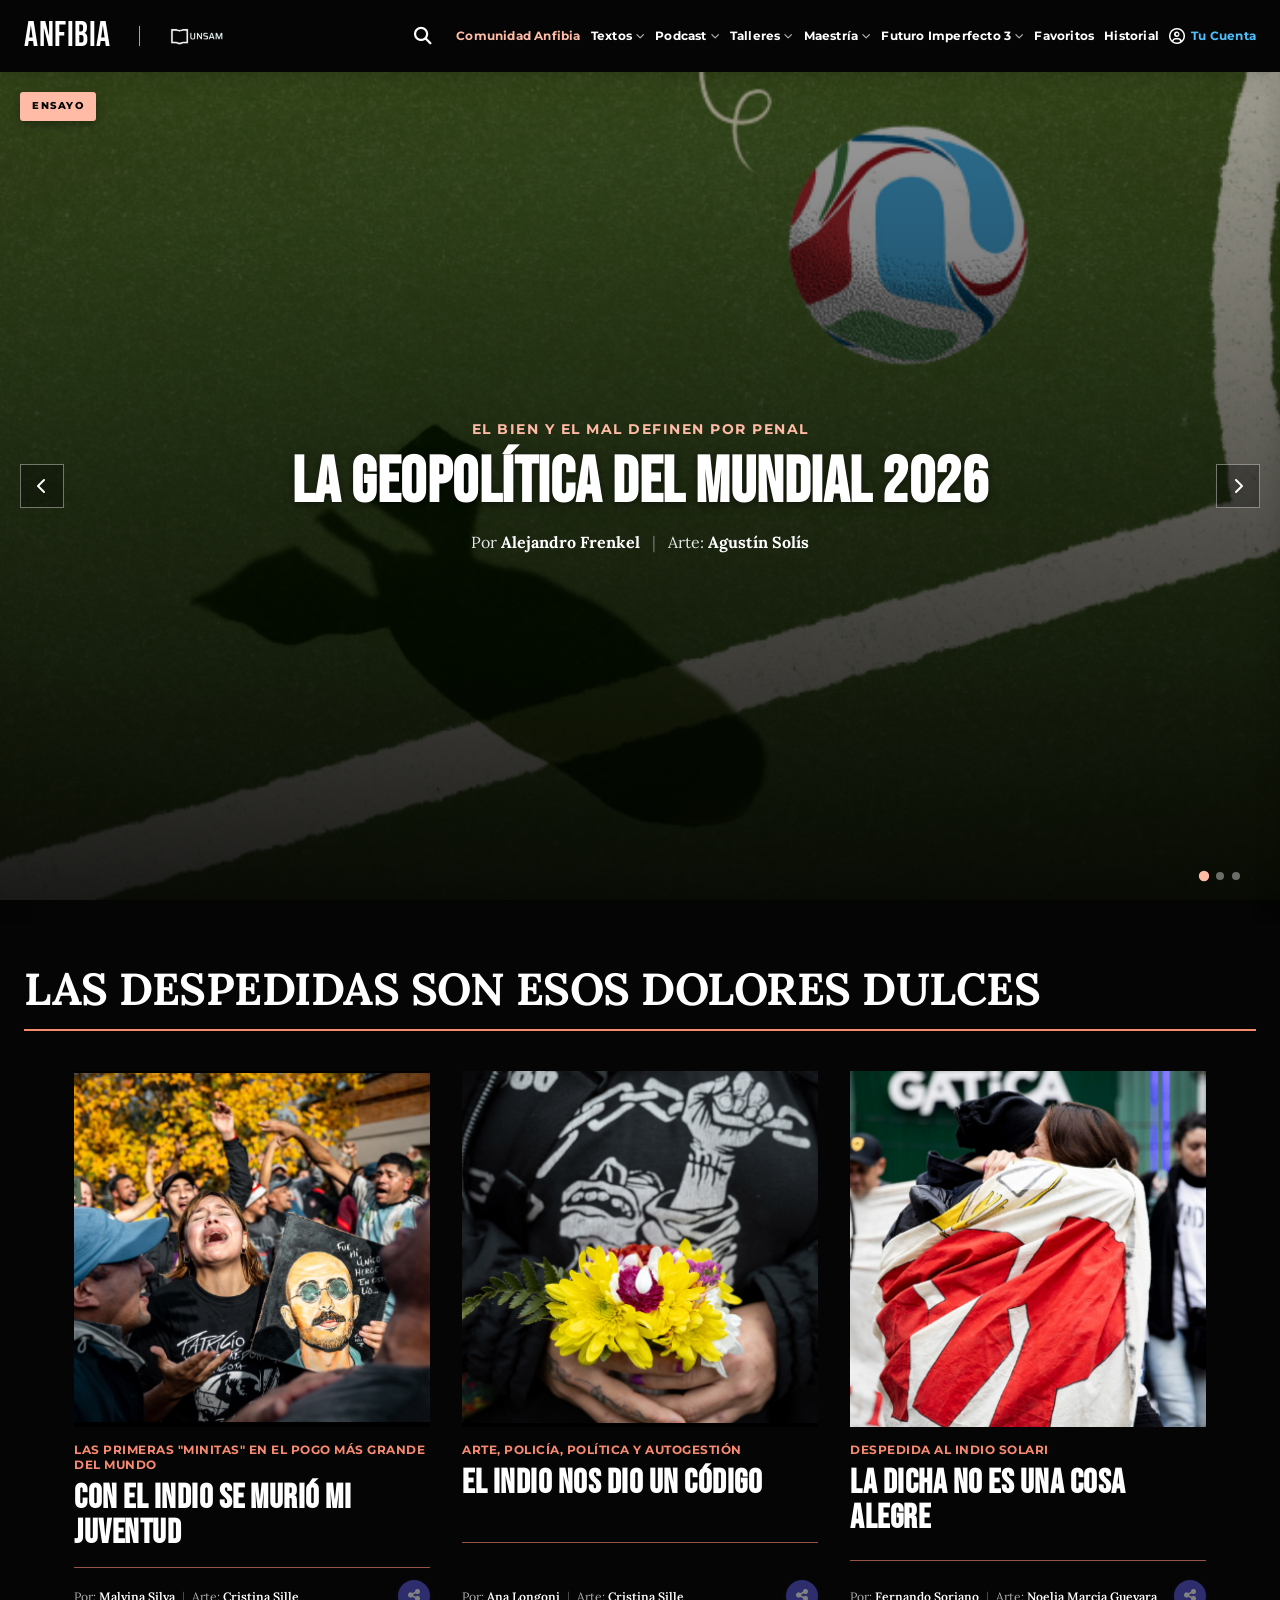
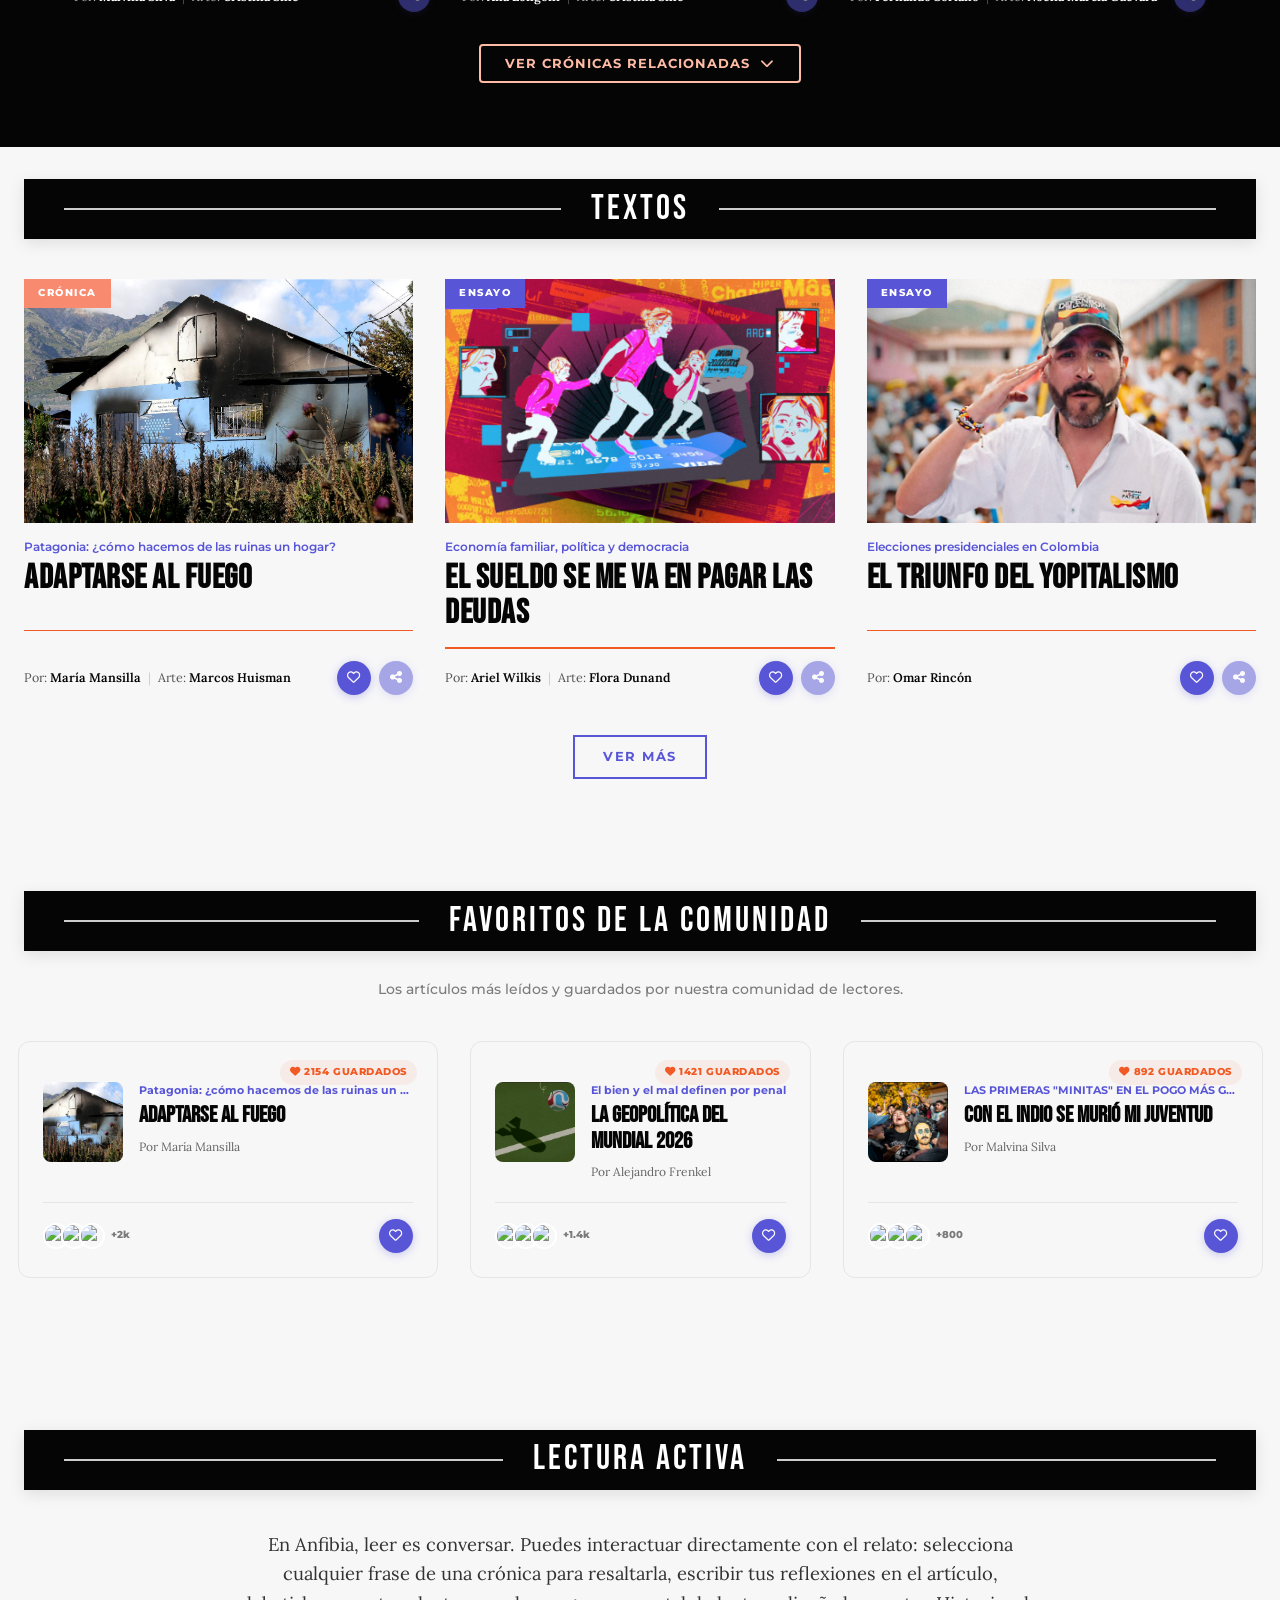
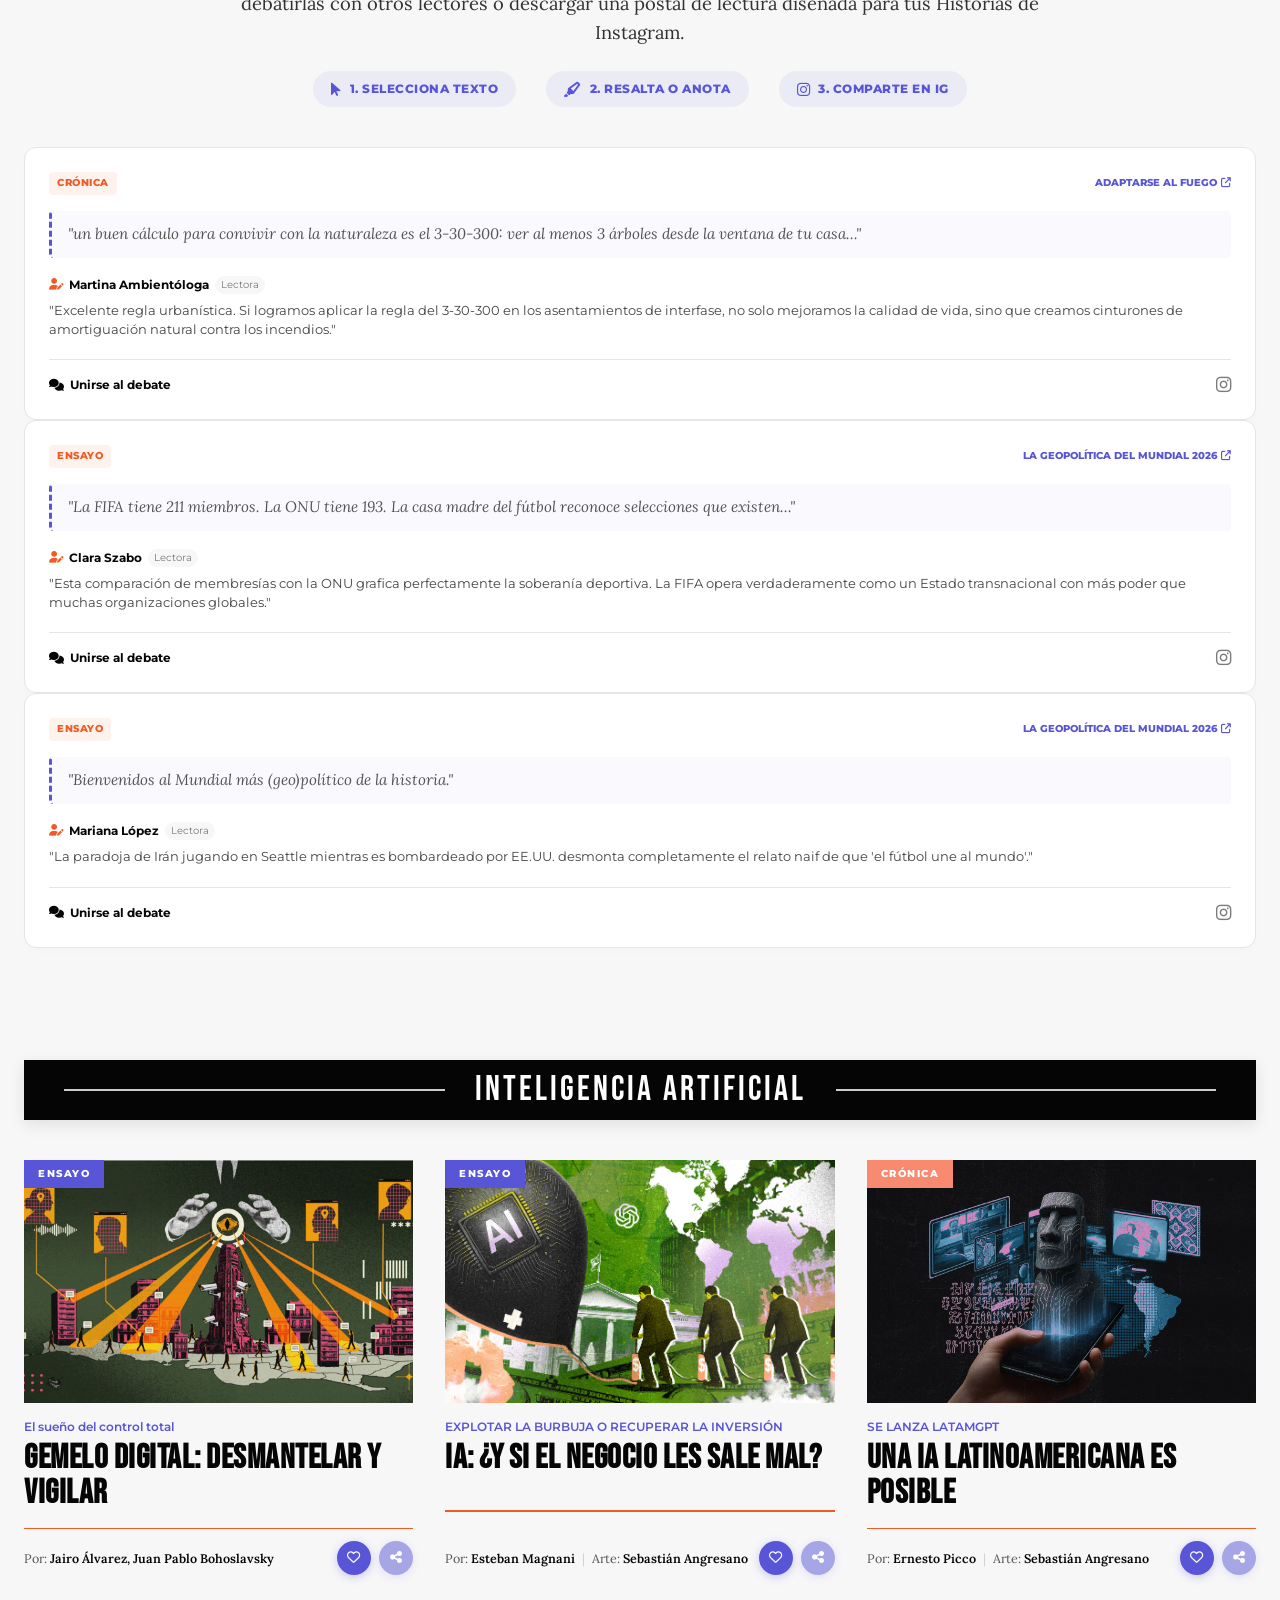
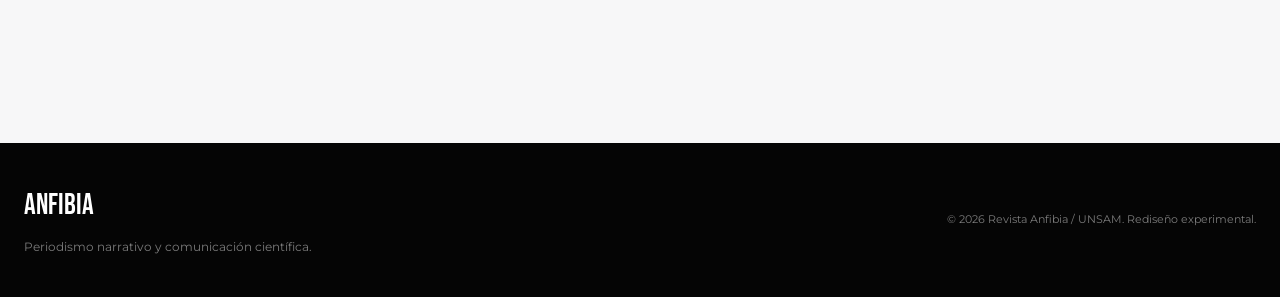
==== commit 93d1ee2c: "feat: add expandable content sections and new interactive UI components to index page" ====
--- a/index.html
+++ b/index.html
@@ -316,6 +316,34 @@
         </div>
     </section>
 
+    <!-- SECTION: CONTINÚA LEYENDO -->
+    <section class="continue-reading-section" id="continueReadingSection" style="display: none;">
+        <div class="continue-reading-container">
+            <div class="section-banner-black">
+                <div class="banner-line"></div>
+                <h2 class="banner-title">CONTINÚA LEYENDO</h2>
+                <div class="banner-line"></div>
+            </div>
+            <div class="continue-reading-grid" id="continueReadingGrid">
+                <!-- Dynamically populated by JS -->
+            </div>
+        </div>
+    </section>
+
+    <!-- SECTION: TU HISTORIAL DE LECTURA (HOMEPAGE) -->
+    <section class="continue-reading-section" id="homeHistorySection" style="display: none; background-color: #fafafb; border-top: none;">
+        <div class="continue-reading-container">
+            <div class="section-banner-black">
+                <div class="banner-line"></div>
+                <h2 class="banner-title">TU HISTORIAL</h2>
+                <div class="banner-line"></div>
+            </div>
+            <div class="continue-reading-grid" id="homeHistoryGrid">
+                <!-- Dynamically populated by JS -->
+            </div>
+        </div>
+    </section>
+
     <!-- SECTION: SUB-HERO CAROUSEL (LAS DESPEDIDAS SON ESOS DOLORES DULCES) -->
     <section class="subhero-carousel-section">
         <div class="subhero-container">
@@ -386,11 +414,57 @@
 
                 </div>
 
-                <!-- Controls -->
-                <button class="subhero-ctrl prev" id="subheroPrev" aria-label="Anterior"><i
-                        class="fas fa-chevron-left"></i></button>
-                <button class="subhero-ctrl next" id="subheroNext" aria-label="Siguiente"><i
-                        class="fas fa-chevron-right"></i></button>
+            </div>
+
+            <!-- Centered Trigger Button for the Expandable Mini-Section -->
+            <div class="subhero-more-trigger-wrapper">
+                <button class="subhero-more-trigger" id="subheroMoreTrigger">
+                    <span>Ver Crónicas Relacionadas</span>
+                    <i class="fas fa-chevron-down"></i>
+                </button>
+            </div>
+
+            <!-- Expandable Sub-section (Mini-Sección) -->
+            <div class="subhero-more-section" id="subheroMoreSection" style="display: none;">
+                <div class="subhero-more-divider"></div>
+                <h3 class="subhero-more-title">MÁS CRÓNICAS Y ENSAYOS RELACIONADOS</h3>
+                <div class="subhero-more-grid">
+                    <!-- Card 1 (corre) -->
+                    <article class="subhero-more-card">
+                        <div class="subhero-more-img-wrapper">
+                            <img src="corre.png" alt="Sufrimiento y éxtasis ricotero" class="subhero-more-img">
+                        </div>
+                        <div class="subhero-more-info">
+                            <span class="subhero-more-kicker">LOS MISMOS RITOS, OTRO FINAL</span>
+                            <h4 class="subhero-more-card-title"><a href="#">SUFRIMIENTO Y ÉXTASIS RICOTERO</a></h4>
+                            <span class="subhero-more-author">Por Paula Bistagnino | Arte: Marcos García</span>
+                        </div>
+                    </article>
+
+                    <!-- Card 2 (baila) -->
+                    <article class="subhero-more-card">
+                        <div class="subhero-more-img-wrapper">
+                            <img src="baila.png" alt="El último pogo bestial con Jijiji" class="subhero-more-img">
+                        </div>
+                        <div class="subhero-more-info">
+                            <span class="subhero-more-kicker">EL ESTALLIDO TAMBIÉN SE TRAGÓ A LOS REDONDOS</span>
+                            <h4 class="subhero-more-card-title"><a href="#">EL ÚLTIMO POGO BESTIAL CON JIJIJI</a></h4>
+                            <span class="subhero-more-author">Por Mariano del Mazo</span>
+                        </div>
+                    </article>
+
+                    <!-- Card 3 (man) -->
+                    <article class="subhero-more-card">
+                        <div class="subhero-more-img-wrapper">
+                            <img src="man.png" alt="La decepción de lo idílico" class="subhero-more-img">
+                        </div>
+                        <div class="subhero-more-info">
+                            <span class="subhero-more-kicker">INDIO SOLARI EN OLAVARRÍA</span>
+                            <h4 class="subhero-more-card-title"><a href="#">LA DECEPCIÓN DE LO IDÍLICO</a></h4>
+                            <span class="subhero-more-author">Por Josefina Cingolani</span>
+                        </div>
+                    </article>
+                </div>
             </div>
         </div>
     </section>
@@ -492,11 +566,91 @@
                     </div>
                 </article>
 
+                <!-- Card 4: SÍ HAY PLATA (More Textos - Hidden by default) -->
+                <article class="anfibia-card more-textos-card" style="display: none;">
+                    <div class="card-img-container">
+                        <img src="gorro.png" alt="Sí hay plata" class="card-image">
+                        <span class="card-badge-flush badge-ensayo">ENSAYO</span>
+                    </div>
+                    <div class="card-info">
+                        <span class="card-kicker">LA DESTRUCCIÓN PLANIFICADA DE LAS UNIVERSIDADES</span>
+                        <h3 class="card-headline"><a href="#">SÍ HAY PLATA</a></h3>
+
+                        <div class="card-divider-peach"></div>
+
+                        <div class="card-meta-footer">
+                            <div class="card-credits">
+                                Por: <span class="credit-author">Juan Pablo Bohoslavsky, Francisco Cantamutto</span> <span
+                                    class="credit-separator">|</span> Arte: <span class="credit-artist">Jairo Alvarez, Juan Pablo Bohoslavsky</span>
+                            </div>
+                            <div class="card-actions">
+                                <button class="action-btn love-btn" title="Me gusta"><i
+                                        class="far fa-heart"></i></button>
+                                <button class="action-btn share-btn" title="Compartir"><i
+                                        class="fas fa-share-alt"></i></button>
+                            </div>
+                        </div>
+                    </div>
+                </article>
+
+                <!-- Card 5: GEMELO DIGITAL (More Textos - Hidden by default) -->
+                <article class="anfibia-card more-textos-card" style="display: none;">
+                    <div class="card-img-container">
+                        <img src="ojo.png" alt="Gemelo Digital" class="card-image">
+                        <span class="card-badge-flush badge-ensayo">ENSAYO</span>
+                    </div>
+                    <div class="card-info">
+                        <span class="card-kicker">EL SUEÑO DEL CONTROL TOTAL</span>
+                        <h3 class="card-headline"><a href="#">GEMELO DIGITAL: DESMANTELAR Y VIGILAR</a></h3>
+
+                        <div class="card-divider-peach"></div>
+
+                        <div class="card-meta-footer">
+                            <div class="card-credits">
+                                Por: <span class="credit-author">Hernán Borisonik</span> <span
+                                    class="credit-separator">|</span> Arte: <span class="credit-artist">Sebastián Angresano</span>
+                            </div>
+                            <div class="card-actions">
+                                <button class="action-btn love-btn" title="Me gusta"><i
+                                        class="far fa-heart"></i></button>
+                                <button class="action-btn share-btn" title="Compartir"><i
+                                        class="fas fa-share-alt"></i></button>
+                            </div>
+                        </div>
+                    </div>
+                </article>
+
+                <!-- Card 6: ENFERMOS (More Textos - Hidden by default) -->
+                <article class="anfibia-card more-textos-card" style="display: none;">
+                    <div class="card-img-container">
+                        <img src="hospi.png" alt="Enfermos" class="card-image">
+                        <span class="card-badge-flush badge-ensayo">ENSAYO</span>
+                    </div>
+                    <div class="card-info">
+                        <span class="card-kicker">DESTRUCCIÓN DEL SISTEMA DE SALUD</span>
+                        <h3 class="card-headline"><a href="#">ENFERMOS</a></h3>
+
+                        <div class="card-divider-peach"></div>
+
+                        <div class="card-meta-footer">
+                            <div class="card-credits">
+                                Por: <span class="credit-author">Alejandra Sánchez Cabezas, Hugo Mercer</span>
+                            </div>
+                            <div class="card-actions">
+                                <button class="action-btn love-btn" title="Me gusta"><i
+                                        class="far fa-heart"></i></button>
+                                <button class="action-btn share-btn" title="Compartir"><i
+                                        class="fas fa-share-alt"></i></button>
+                            </div>
+                        </div>
+                    </div>
+                </article>
+
             </div>
 
             <!-- "Ver Más" Button centered under TEXTOS -->
             <div class="section-more-wrapper">
-                <a href="#" class="more-btn-outline">Ver Más</a>
+                <a href="#" class="more-btn-outline" id="loadMoreTextos">Ver Más</a>
             </div>
         </section>
 
@@ -687,7 +841,7 @@
                 <!-- Card 1: GEMELO DIGITAL: DESMANTELAR Y VIGILAR -->
                 <article class="anfibia-card">
                     <div class="card-img-container">
-                        <img src="https://images.unsplash.com/photo-1507679799987-c73779587ccf?q=80&w=600"
+                        <img src="ojo.png"
                             alt="Gemelo digital" class="card-image">
                         <span class="card-badge-flush badge-ensayo">ENSAYO</span>
                     </div>
@@ -711,22 +865,22 @@
                     </div>
                 </article>
 
-                <!-- Card 2: SESGOS DE GÉNERO Y CÓDIGO FUENTE -->
+                <!-- Card 2: IA: ¿Y SI EL NEGOCIO LES SALE MAL? -->
                 <article class="anfibia-card">
                     <div class="card-img-container">
-                        <img src="https://images.unsplash.com/photo-1526374965328-7f61d4dc18c5?q=80&w=600"
-                            alt="Algoritmo" class="card-image">
-                        <span class="card-badge-flush badge-cronica">CRÓNICA</span>
+                        <img src="ai.png"
+                            alt="IA: ¿Y si el negocio les sale mal?" class="card-image">
+                        <span class="card-badge-flush badge-ensayo">ENSAYO</span>
                     </div>
                     <div class="card-info">
-                        <span class="card-kicker">El algoritmo nos vigila</span>
-                        <h3 class="card-headline"><a href="#">SESGOS DE GÉNERO Y CÓDIGO FUENTE</a></h3>
+                        <span class="card-kicker">EXPLOTAR LA BURBUJA O RECUPERAR LA INVERSIÓN</span>
+                        <h3 class="card-headline"><a href="#">IA: ¿Y SI EL NEGOCIO LES SALE MAL?</a></h3>
 
                         <div class="card-divider-peach"></div>
 
                         <div class="card-meta-footer">
                             <div class="card-credits">
-                                Por: <span class="credit-author">Sacha Lulich</span> <span
+                                Por: <span class="credit-author">Esteban Magnani</span> <span
                                     class="credit-separator">|</span> Arte: <span class="credit-artist">Sebastián
                                     Angresano</span>
                             </div>
@@ -740,24 +894,24 @@
                     </div>
                 </article>
 
-                <!-- Card 3: ¿QUIÉN ESCRIBE CUANDO ESCRIBE UNA MÁQUINA? -->
+                <!-- Card 3: UNA IA LATINOAMERICANA ES POSIBLE -->
                 <article class="anfibia-card">
                     <div class="card-img-container">
-                        <img src="https://images.unsplash.com/photo-1677442136019-21780efad99a?q=80&w=600" alt="ChatGPT"
+                        <img src="estatua.png" alt="Una IA latinoamericana es posible"
                             class="card-image">
-                        <span class="card-badge-flush badge-ensayo">ENSAYO</span>
+                        <span class="card-badge-flush badge-cronica">CRÓNICA</span>
                     </div>
                     <div class="card-info">
-                        <span class="card-kicker">ChatGPT y el futuro de la escritura</span>
-                        <h3 class="card-headline"><a href="#">¿QUIÉN ESCRIBE CUANDO ESCRIBE UNA MÁQUINA?</a></h3>
+                        <span class="card-kicker">SE LANZA LATAMGPT</span>
+                        <h3 class="card-headline"><a href="#">UNA IA LATINOAMERICANA ES POSIBLE</a></h3>
 
                         <div class="card-divider-peach"></div>
 
                         <div class="card-meta-footer">
                             <div class="card-credits">
-                                Por: <span class="credit-author">Hinde Pomeraniec</span> <span
-                                    class="credit-separator">|</span> Arte: <span class="credit-artist">María
-                                    Luque</span>
+                                Por: <span class="credit-author">Ernesto Picco</span> <span
+                                    class="credit-separator">|</span> Arte: <span class="credit-artist">Sebastián
+                                    Angresano</span>
                             </div>
                             <div class="card-actions">
                                 <button class="action-btn love-btn" title="Me gusta"><i
@@ -899,6 +1053,31 @@
         </div>
     </div>
 
+    <!-- History Drawer Overlay -->
+    <div class="history-drawer-overlay" id="historyDrawerOverlay">
+        <div class="history-drawer" id="historyDrawer">
+            <div class="history-drawer-header">
+                <div class="history-drawer-title-row">
+                    <h3 class="history-drawer-title">Historial de Lectura</h3>
+                    <button class="btn-clear-all-history" id="btnClearAllHistory">Limpiar</button>
+                </div>
+                <button class="history-drawer-close" id="closeHistoryDrawer">&times;</button>
+            </div>
+            <div class="history-drawer-body">
+                <div class="history-list" id="historyList">
+                    <!-- Dynamic history will be listed here -->
+                </div>
+            </div>
+        </div>
+    </div>
+
+    <!-- Scroll Restoration Toast -->
+    <div class="scroll-restore-toast" id="scrollRestoreToast">
+        <span id="scrollRestoreMsg">Restaurando tu lectura...</span>
+        <button class="btn-toast-restart" id="btnToastRestart">Ir al inicio</button>
+        <button class="close-toast" id="closeRestoreToast">&times;</button>
+    </div>
+
     <!-- Toast Notification for Share / Interactive elements -->
     <div class="toast-notification" id="toast">
         <i class="fas fa-link"></i> <span id="toastMessage">Enlace copiado al portapapeles!</span>
--- a/style.css
+++ b/style.css
@@ -122,7 +122,8 @@
 .header-divider {
     width: 1px;
     height: 20px;
-    background-color: #ffbba6; /* Peach matching mobile menu drawer */
+    background-color: #ffbba6;
+    /* Peach matching mobile menu drawer */
     margin: 0 12px;
     opacity: 0.8;
 }
@@ -140,8 +141,10 @@
     justify-content: center;
     width: 26px;
     height: 26px;
-    background-color: #ffbba6; /* Peach matching mobile menu drawer */
-    color: var(--color-black); /* Dark icon color matching original screenshot */
+    background-color: #ffbba6;
+    /* Peach matching mobile menu drawer */
+    color: var(--color-black);
+    /* Dark icon color matching original screenshot */
     border-radius: 50%;
     font-size: 0.75rem;
     transition: var(--transition-smooth);
@@ -951,6 +954,47 @@
     transform: scale(1.05);
 }
 
+/* Centered Trigger Button for expandable related section */
+.subhero-more-trigger-wrapper {
+    display: flex;
+    justify-content: center;
+    margin-top: 32px;
+}
+
+.subhero-more-trigger {
+    font-family: var(--font-ui);
+    font-size: 0.8rem;
+    font-weight: 700;
+    color: #ffbba6;
+    border: 2px solid #ffbba6;
+    background-color: transparent;
+    padding: 10px 24px;
+    border-radius: 4px;
+    display: inline-flex;
+    align-items: center;
+    gap: 10px;
+    text-transform: uppercase;
+    letter-spacing: 1px;
+    cursor: pointer;
+    transition: all 0.3s ease;
+}
+
+.subhero-more-trigger:hover {
+    background-color: #ffbba6;
+    color: var(--color-black);
+    transform: translateY(-2px);
+    box-shadow: 0 4px 15px rgba(255, 187, 166, 0.25);
+}
+
+.subhero-more-trigger i {
+    font-size: 0.85rem;
+    transition: transform 0.3s ease;
+}
+
+.subhero-more-trigger.active i {
+    transform: rotate(180deg);
+}
+
 /* ==========================================================================
    ANFIBIA PREMIUM SECTIONS (TEXTOS & IA)
    ========================================================================== */
@@ -1203,7 +1247,8 @@
 /* Dropdown Menu Container */
 .nav-item-dropdown .dropdown-menu {
     position: absolute;
-    top: 100%; /* Sits right at the bottom of the header */
+    top: 100%;
+    /* Sits right at the bottom of the header */
     left: 50%;
     transform: translateX(-50%) translateY(10px);
     background-color: var(--color-anfibia-purple);
@@ -1248,7 +1293,8 @@
 .nav-item-dropdown .dropdown-menu li a:hover {
     color: var(--color-black);
     background-color: #ffbba6;
-    padding-left: 24px; /* subtle slide effect */
+    padding-left: 24px;
+    /* subtle slide effect */
 }
 
 /* Nav Icons (Heart and History clock) */
@@ -1277,6 +1323,7 @@
     .nav-list {
         gap: 10px;
     }
+
     .nav-item {
         font-size: 0.72rem;
     }
@@ -1287,6 +1334,7 @@
     .header-nav {
         display: block;
     }
+
     .menu-toggle {
         display: none;
     }
@@ -1296,6 +1344,7 @@
     .header-nav {
         display: none !important;
     }
+
     .menu-toggle {
         display: flex !important;
     }
@@ -1304,12 +1353,17 @@
 /* Mobile Menu Drawer Styling (Mockup Accurate) */
 .mobile-menu-drawer {
     position: fixed;
-    top: 72px; /* Positioned directly below the header */
+    top: 72px;
+    /* Positioned directly below the header */
     right: 0;
-    width: 290px; /* Width of the panel */
-    height: calc(100vh - 72px); /* Takes the remaining height */
-    background-color: #ffbba6; /* Peach background matching mockup */
-    z-index: 101; /* Above page content, below header */
+    width: 290px;
+    /* Width of the panel */
+    height: calc(100vh - 72px);
+    /* Takes the remaining height */
+    background-color: #ffbba6;
+    /* Peach background matching mockup */
+    z-index: 101;
+    /* Above page content, below header */
     box-shadow: -5px 5px 20px rgba(0, 0, 0, 0.12);
     display: flex;
     flex-direction: column;
@@ -1383,7 +1437,8 @@
     list-style: none;
     padding: 0;
     margin: 0;
-    background-color: var(--color-anfibia-purple); /* Blue/Purple matching mockup */
+    background-color: var(--color-anfibia-purple);
+    /* Blue/Purple matching mockup */
     max-height: 0;
     overflow: hidden;
     transition: max-height 0.3s cubic-bezier(0.25, 0.8, 0.25, 1);
@@ -1391,7 +1446,8 @@
 
 /* When dropdown is open */
 .mobile-nav-item-dropdown.open .mobile-dropdown-menu {
-    max-height: 500px; /* Large enough value to show contents */
+    max-height: 500px;
+    /* Large enough value to show contents */
 }
 
 .mobile-dropdown-menu li a {
@@ -1434,7 +1490,8 @@
     font-family: var(--font-ui);
     font-size: 0.8rem;
     font-weight: 700;
-    color: #4cc2ff; /* Light blue accent text matching mockup button */
+    color: #4cc2ff;
+    /* Light blue accent text matching mockup button */
     text-transform: uppercase;
     letter-spacing: 0.8px;
     transition: background-color 0.2s ease;
@@ -1453,7 +1510,8 @@
 /* Backdrop */
 .menu-backdrop {
     position: fixed;
-    top: 72px; /* Sits below header */
+    top: 72px;
+    /* Sits below header */
     left: 0;
     width: 100vw;
     height: calc(100vh - 72px);
@@ -1486,7 +1544,7 @@
         min-height: auto;
     }
 
-    .main-featured-slider {
+    .hero-slider-section {
         height: 450px;
         min-height: auto;
     }
@@ -1542,17 +1600,35 @@
         gap: 32px;
     }
 
+    .subhero-carousel-wrapper {
+        padding: 0 !important;
+        margin: 0 -24px 20px -24px !important; /* Bleed out to edges of viewport with bottom margin */
+        overflow-x: auto !important;
+        scroll-snap-type: x mandatory !important;
+        scrollbar-width: none !important; /* Hide scrollbar Firefox */
+        -ms-overflow-style: none !important;  /* Hide scrollbar IE/Edge */
+        -webkit-overflow-scrolling: touch;
+    }
+    .subhero-carousel-wrapper::-webkit-scrollbar {
+        display: none !important; /* Hide scrollbar Chrome/Safari */
+    }
+
     .subhero-track {
-        grid-template-columns: 1fr;
-        gap: 32px;
+        display: flex !important;
+        flex-direction: row !important;
+        gap: 20px !important;
+        padding: 0 24px 16px 24px !important;
+    }
+
+    .subhero-card {
+        flex-shrink: 0 !important;
+        width: 82% !important;
+        max-width: 320px !important;
+        scroll-snap-align: center !important;
     }
 
     .subhero-section-title {
         font-size: 1.8rem;
-    }
-
-    .subhero-carousel-wrapper {
-        padding: 0;
     }
 
     .subhero-ctrl {
@@ -1591,6 +1667,182 @@
 
     .article-detail-container {
         margin: 48px auto;
+    }
+
+    /* Slider optimizations (Natively swipeable cover on mobile) */
+    .hero-slider-section {
+        height: 400px !important;
+        min-height: auto;
+    }
+    .slider-wrapper {
+        display: flex !important;
+        overflow-x: auto !important;
+        scroll-snap-type: x mandatory !important;
+        scroll-behavior: smooth !important;
+        -webkit-overflow-scrolling: touch;
+        height: 100% !important;
+        scrollbar-width: none !important; /* Firefox */
+        -ms-overflow-style: none !important;  /* IE/Edge */
+    }
+    .slider-wrapper::-webkit-scrollbar {
+        display: none !important; /* Chrome, Safari, Opera */
+    }
+    .slide {
+        position: relative !important;
+        width: 100% !important;
+        height: 100% !important;
+        flex-shrink: 0 !important;
+        scroll-snap-align: start !important;
+        opacity: 1 !important;
+        visibility: visible !important;
+        display: flex !important;
+        flex-direction: column !important;
+    }
+    .slider-btn {
+        display: none !important;
+    }
+    .slider-dots {
+        right: 50% !important;
+        transform: translateX(50%) !important;
+        bottom: 16px;
+    }
+
+    /* Padding alignment to keep text aligned on mobile */
+    .comments-section-container {
+        padding: 40px 24px !important;
+    }
+
+    /* Scrollable Modals for short screens */
+    .annotation-modal-overlay, .auth-modal-overlay {
+        align-items: flex-start !important;
+        overflow-y: auto !important;
+        -webkit-overflow-scrolling: touch;
+    }
+    .annotation-modal-card, .auth-modal-card {
+        margin: 20px auto !important;
+    }
+
+    /* Comment card padding optimization */
+    .comment-card {
+        padding: 16px !important;
+    }
+
+    /* Center cards and limit their maximum width on mobile screens to prevent stretch and right alignment issues */
+    .anfibia-card, .community-fav-card {
+        max-width: 500px !important;
+        margin: 0 auto !important;
+        width: 100% !important;
+    }
+
+    /* Community favorites stacking and badge positioning to prevent overlaps and right-alignment issues on mobile */
+    .community-fav-card {
+        padding: 16px !important;
+    }
+    .community-fav-badge {
+        position: static !important;
+        margin-bottom: 12px !important;
+        align-self: flex-start !important;
+    }
+    .community-fav-body {
+        flex-direction: column !important;
+        align-items: stretch !important;
+        gap: 12px !important;
+        margin-top: 0 !important;
+    }
+    .community-fav-img-wrapper {
+        width: 100% !important;
+        height: 160px !important;
+    }
+    .community-fav-details {
+        align-items: stretch !important;
+    }
+    .community-fav-title {
+        font-size: 1.25rem !important;
+    }
+}
+
+@media (max-width: 480px) {
+    /* Hide UNSAM logo badge and header divider to prevent header crowding */
+    .unsam-badge, .header-left .header-divider {
+        display: none !important;
+    }
+
+    /* Header Brand logo adjustments */
+    .brand-logo {
+        font-size: 1.8rem;
+    }
+
+    /* Mobile drawer safe width */
+    .mobile-menu-drawer {
+        max-width: 100% !important;
+    }
+
+    /* Hero Slide content compression */
+    .slide-title {
+        font-size: 2.0rem;
+    }
+    .slide-content {
+        padding: 20px;
+    }
+    .slide-category {
+        font-size: 0.75rem;
+        margin-bottom: 6px;
+    }
+    .slide-meta {
+        font-size: 0.85rem;
+    }
+
+    /* Section Banner shrinking */
+    .section-banner-black {
+        padding: 0 10px;
+        gap: 10px;
+        height: 50px;
+        margin-bottom: 24px;
+    }
+    .banner-title {
+        font-size: 1.3rem;
+        letter-spacing: 1px;
+    }
+
+    /* Typography scaling for cards to fit nicely */
+    .card-headline, .subhero-card-title {
+        font-size: 1.6rem !important;
+    }
+
+    /* Stacking card footer elements vertically to prevent text squashing */
+    .card-meta-footer {
+        flex-direction: column !important;
+        align-items: flex-start !important;
+        gap: 12px !important;
+    }
+    .card-actions {
+        width: 100% !important;
+        justify-content: flex-end !important;
+    }
+    .subhero-card-footer {
+        flex-direction: column !important;
+        align-items: flex-start !important;
+        gap: 12px !important;
+    }
+    .subhero-card-footer .action-btn {
+        align-self: flex-end !important;
+    }
+
+    /* Article title wrap safety */
+    .article-main-title {
+        font-size: 2.2rem !important;
+        margin-bottom: 16px;
+        word-wrap: break-word;
+        overflow-wrap: break-word;
+    }
+    .article-lead {
+        font-size: 1.0rem;
+        margin-bottom: 24px;
+    }
+    .article-credits-centered {
+        flex-wrap: wrap !important;
+        gap: 4px 8px !important;
+        line-height: 1.4 !important;
     }
 }
 
@@ -2434,6 +2686,132 @@
     margin-bottom: 40px;
 }
 
+/* Collapsible Active Reading Guide */
+.active-reading-guide-collapsible {
+    background-color: var(--color-light-gray);
+    border: 1px solid var(--color-border-gray);
+    border-radius: 8px;
+    margin-top: 10px;
+    margin-bottom: 40px;
+    overflow: hidden;
+    transition: all 0.3s cubic-bezier(0.4, 0, 0.2, 1);
+}
+
+.active-reading-guide-collapsible.expanded {
+    border-color: rgba(241, 90, 36, 0.2);
+    box-shadow: 0 4px 15px rgba(241, 90, 36, 0.05);
+    background-color: var(--color-white);
+}
+
+.guide-toggle-btn {
+    width: 100%;
+    background: transparent;
+    border: none;
+    outline: none;
+    padding: 16px 20px;
+    display: flex;
+    justify-content: space-between;
+    align-items: center;
+    cursor: pointer;
+    font-family: var(--font-ui);
+    font-weight: 700;
+    font-size: 0.95rem;
+    color: var(--color-black);
+    text-transform: uppercase;
+    letter-spacing: 0.5px;
+    transition: background-color 0.2s ease;
+}
+
+.guide-toggle-btn:hover {
+    background-color: rgba(0, 0, 0, 0.02);
+}
+
+.guide-toggle-btn .toggle-title {
+    display: flex;
+    align-items: center;
+    gap: 10px;
+    color: var(--color-anfibia-peach);
+}
+
+.toggle-chevron {
+    transition: transform 0.3s cubic-bezier(0.4, 0, 0.2, 1);
+    color: var(--color-medium-gray);
+    font-size: 0.85rem;
+}
+
+.active-reading-guide-collapsible.expanded .toggle-chevron {
+    transform: rotate(180deg);
+    color: var(--color-anfibia-peach);
+}
+
+.guide-content-panel {
+    max-height: 0;
+    opacity: 0;
+    transition: max-height 0.3s cubic-bezier(0.4, 0, 0.2, 1), opacity 0.3s ease, padding 0.3s ease;
+    padding: 0 20px;
+    border-top: 1px solid transparent;
+}
+
+.active-reading-guide-collapsible.expanded .guide-content-panel {
+    max-height: 600px;
+    opacity: 1;
+    padding: 20px;
+    border-top-color: var(--color-border-gray);
+}
+
+.guide-intro {
+    font-family: var(--font-literary);
+    font-size: 0.95rem;
+    line-height: 1.5;
+    color: var(--color-medium-gray);
+    margin: 0 0 20px 0;
+}
+
+.guide-steps-grid {
+    display: grid;
+    grid-template-columns: repeat(3, 1fr);
+    gap: 16px;
+}
+
+.guide-step-card {
+    background-color: var(--color-light-gray);
+    border: 1px solid var(--color-border-gray);
+    border-radius: 6px;
+    padding: 16px;
+    display: flex;
+    flex-direction: column;
+    gap: 12px;
+}
+
+.guide-step-card .step-num {
+    width: 24px;
+    height: 24px;
+    background-color: rgba(241, 90, 36, 0.1);
+    color: var(--color-anfibia-peach);
+    border-radius: 50%;
+    display: flex;
+    align-items: center;
+    justify-content: center;
+    font-family: var(--font-ui);
+    font-weight: 700;
+    font-size: 0.8rem;
+}
+
+.guide-step-card .step-text {
+    font-family: var(--font-ui);
+    font-size: 0.82rem;
+    line-height: 1.4;
+    color: #444;
+    margin: 0;
+}
+
+@media (max-width: 768px) {
+    .guide-steps-grid {
+        grid-template-columns: 1fr;
+        gap: 12px;
+    }
+}
+
 .comments-section-title {
     font-family: var(--font-heading);
     font-size: 2.2rem;
@@ -2884,7 +3262,8 @@
     background-color: #e5e5e7;
     border-radius: 16px;
     width: 100%;
-    max-width: 440px; /* Default for mobile */
+    max-width: 440px;
+    /* Default for mobile */
     box-shadow: 0 20px 50px rgba(0, 0, 0, 0.4);
     position: relative;
     overflow: hidden;
@@ -2901,7 +3280,7 @@
     .auth-modal-card {
         max-width: 860px;
     }
-    
+
     .auth-modal-grid {
         display: grid;
         grid-template-columns: 1.2fr 0.8fr;
@@ -3437,6 +3816,7 @@
     grid-template-columns: repeat(3, 1fr);
     gap: 32px;
     margin-bottom: 40px;
+    justify-content: center;
 }
 
 .community-fav-card {
@@ -3449,6 +3829,9 @@
     justify-content: space-between;
     transition: all 0.3s ease;
     position: relative;
+    max-width: 420px;
+    margin: 0 auto;
+    width: 100%;
 }
 
 .community-fav-card:hover {
@@ -3572,18 +3955,46 @@
     margin-left: 6px;
 }
 
-/* Community Highlights in texts */
+/* Community Highlights in texts - permanently visible with specific themes */
 .community-highlight {
-    background-color: rgba(88, 86, 214, 0.15);
-    border-bottom: 2px dashed rgba(88, 86, 214, 0.5);
     border-radius: 2px;
-    padding: 1px 0;
+    padding: 1px 2px;
+    cursor: default;
+    transition: background-color 0.3s ease, border-bottom-color 0.3s ease;
+}
+
+.show-highlights .community-highlight {
     cursor: pointer;
-    transition: background-color 0.2s ease;
-}
-
-.community-highlight:hover {
-    background-color: rgba(88, 86, 214, 0.25);
+}
+
+/* Peach theme (Highlight 1 / index 0) */
+.show-highlights .community-highlight.theme-peach {
+    background-color: rgba(241, 90, 36, 0.12);
+    border-bottom: 2px dashed rgba(241, 90, 36, 0.45);
+}
+.show-highlights .community-highlight.theme-peach:hover {
+    background-color: rgba(241, 90, 36, 0.25) !important;
+    border-bottom-color: rgba(241, 90, 36, 0.8) !important;
+}
+
+/* Purple theme (Highlight 2 / index 1) */
+.show-highlights .community-highlight.theme-purple {
+    background-color: rgba(88, 86, 214, 0.12);
+    border-bottom: 2px dashed rgba(88, 86, 214, 0.45);
+}
+.show-highlights .community-highlight.theme-purple:hover {
+    background-color: rgba(88, 86, 214, 0.25) !important;
+    border-bottom-color: rgba(88, 86, 214, 0.8) !important;
+}
+
+/* Teal theme (Highlight 3 / index 2) */
+.show-highlights .community-highlight.theme-teal {
+    background-color: rgba(0, 180, 160, 0.12);
+    border-bottom: 2px dashed rgba(0, 180, 160, 0.45);
+}
+.show-highlights .community-highlight.theme-teal:hover {
+    background-color: rgba(0, 180, 160, 0.25) !important;
+    border-bottom-color: rgba(0, 180, 160, 0.8) !important;
 }
 
 /* Community Popover Tooltip */
@@ -3665,6 +4076,16 @@
 @media (max-width: 1024px) {
     .community-favorites-grid {
         grid-template-columns: repeat(2, 1fr);
+        justify-content: center;
+    }
+}
+
+@media (max-width: 1024px) and (min-width: 769px) {
+    .community-fav-card:last-child {
+        grid-column: span 2;
+        max-width: 420px;
+        margin: 0 auto;
+        width: 100%;
     }
 }
 
@@ -3672,6 +4093,7 @@
     .community-favorites-grid {
         grid-template-columns: 1fr;
         gap: 20px;
+        justify-content: center;
     }
 }
 
@@ -3874,8 +4296,537 @@
         grid-template-columns: 1fr;
         gap: 20px;
     }
-    
+
     .intro-steps {
         gap: 15px;
     }
+}
+
+/* ==========================================================================
+   CONTINUE READING & HISTORY STYLES
+   ========================================================================== */
+
+/* Homepage Section */
+.continue-reading-section {
+    background-color: #f6f6f8;
+    border-top: 1.5px solid var(--color-border-gray);
+    border-bottom: 1.5px solid var(--color-border-gray);
+    padding: 40px 24px;
+    margin-bottom: 0px;
+    /* Sits right under hero slider */
+}
+
+.continue-reading-container {
+    max-width: 1200px;
+    margin: 0 auto;
+}
+
+.continue-reading-section .banner-title {
+    color: var(--color-white);
+    border-color: var(--color-white);
+}
+
+.continue-reading-grid {
+    display: grid;
+    grid-template-columns: repeat(auto-fill, minmax(340px, 1fr));
+    gap: 24px;
+    margin-top: 24px;
+}
+
+.continue-fav-card {
+    background-color: var(--color-white);
+    border: 1px solid var(--color-border-gray);
+    border-radius: 12px;
+    padding: 20px;
+    display: flex;
+    flex-direction: column;
+    justify-content: space-between;
+    transition: all 0.3s ease;
+    box-shadow: 0 4px 10px rgba(0, 0, 0, 0.02);
+}
+
+.continue-fav-card:hover {
+    transform: translateY(-2px);
+    box-shadow: 0 8px 20px rgba(0, 0, 0, 0.06);
+    border-color: rgba(88, 86, 214, 0.2);
+}
+
+/* Reading Progress Bar elements */
+.reading-progress-container {
+    margin-top: 12px;
+    margin-bottom: 12px;
+    display: flex;
+    flex-direction: column;
+    gap: 6px;
+}
+
+.progress-label-row {
+    display: flex;
+    justify-content: space-between;
+    font-family: var(--font-ui);
+    font-size: 0.68rem;
+    font-weight: 800;
+    text-transform: uppercase;
+    color: var(--color-medium-gray);
+    letter-spacing: 0.5px;
+}
+
+.progress-pct-value {
+    color: var(--color-anfibia-purple);
+}
+
+.progress-bar-track {
+    width: 100%;
+    height: 6px;
+    background-color: rgba(0, 0, 0, 0.06);
+    border-radius: 10px;
+    overflow: hidden;
+}
+
+.progress-bar-fill {
+    height: 100%;
+    background: linear-gradient(90deg, #5856d6 0%, #ffbba6 100%);
+    border-radius: 10px;
+    width: 0%;
+    transition: width 0.3s ease;
+}
+
+.btn-resume-reading {
+    font-family: var(--font-ui);
+    font-size: 0.72rem;
+    font-weight: 700;
+    background-color: #5856d6;
+    color: var(--color-white);
+    padding: 8px 16px;
+    border-radius: 6px;
+    text-decoration: none;
+    text-align: center;
+    transition: all 0.2s ease;
+}
+
+.btn-resume-reading:hover {
+    background-color: #4543b5;
+    transform: translateY(-1px);
+}
+
+/* History Drawer Styles */
+.history-drawer-overlay {
+    position: fixed;
+    top: 0;
+    left: 0;
+    width: 100%;
+    height: 100%;
+    background-color: rgba(5, 5, 5, 0.6);
+    backdrop-filter: blur(4px);
+    -webkit-backdrop-filter: blur(4px);
+    z-index: 1050;
+    opacity: 0;
+    pointer-events: none;
+    transition: opacity 0.3s ease;
+}
+
+.history-drawer-overlay.active {
+    opacity: 1;
+    pointer-events: auto;
+}
+
+.history-drawer {
+    position: fixed;
+    top: 0;
+    right: 0;
+    width: 400px;
+    max-width: 100%;
+    height: 100vh;
+    background-color: #121212;
+    color: var(--color-white);
+    box-shadow: -5px 0 25px rgba(0, 0, 0, 0.5);
+    transform: translateX(100%);
+    transition: transform 0.3s cubic-bezier(0.25, 0.8, 0.25, 1);
+    display: flex;
+    flex-direction: column;
+    z-index: 1060;
+}
+
+.history-drawer-overlay.active .history-drawer {
+    transform: translateX(0);
+}
+
+.history-drawer-header {
+    background-color: #222;
+    padding: 20px 24px;
+    display: flex;
+    align-items: center;
+    justify-content: space-between;
+    border-bottom: 1px solid rgba(255, 255, 255, 0.1);
+}
+
+.history-drawer-title-row {
+    display: flex;
+    align-items: center;
+    gap: 12px;
+}
+
+.history-drawer-title {
+    font-family: var(--font-heading);
+    font-size: 1.8rem;
+    font-weight: 700;
+    color: var(--color-white);
+    letter-spacing: 0.5px;
+    margin: 0;
+}
+
+.btn-clear-all-history {
+    background: transparent;
+    border: 1px solid rgba(255, 255, 255, 0.2);
+    color: rgba(255, 255, 255, 0.6);
+    font-family: var(--font-ui);
+    font-size: 0.62rem;
+    font-weight: 700;
+    text-transform: uppercase;
+    padding: 4px 8px;
+    border-radius: 4px;
+    cursor: pointer;
+    transition: all 0.2s ease;
+}
+
+.btn-clear-all-history:hover {
+    border-color: #e0245e;
+    color: #e0245e;
+}
+
+.history-drawer-close {
+    background: transparent;
+    color: var(--color-white);
+    border: none;
+    font-size: 1.8rem;
+    cursor: pointer;
+    line-height: 1;
+    transition: transform 0.2s ease;
+}
+
+.history-drawer-close:hover {
+    transform: rotate(90deg);
+}
+
+.history-drawer-body {
+    flex-grow: 1;
+    overflow-y: auto;
+    padding: 24px;
+}
+
+/* Empty State */
+.history-empty-state {
+    text-align: center;
+    padding: 40px 20px;
+    color: rgba(255, 255, 255, 0.5);
+    font-family: var(--font-ui);
+    font-size: 0.9rem;
+    display: flex;
+    flex-direction: column;
+    align-items: center;
+    gap: 16px;
+}
+
+.history-empty-state i {
+    font-size: 3rem;
+    color: rgba(255, 255, 255, 0.2);
+}
+
+.history-list {
+    display: flex;
+    flex-direction: column;
+    gap: 18px;
+}
+
+.history-item-card {
+    display: flex;
+    background-color: #1e1e1e;
+    border-radius: 8px;
+    overflow: hidden;
+    border: 1px solid rgba(255, 255, 255, 0.05);
+    transition: transform 0.2s ease, border-color 0.2s ease;
+}
+
+.history-item-card:hover {
+    transform: translateY(-2px);
+    border-color: rgba(88, 86, 214, 0.4);
+}
+
+.history-item-img-container {
+    width: 90px;
+    height: 110px;
+    flex-shrink: 0;
+    background-color: var(--color-black);
+}
+
+.history-item-img {
+    width: 100%;
+    height: 100%;
+    object-fit: cover;
+}
+
+.history-item-info {
+    padding: 12px;
+    flex-grow: 1;
+    display: flex;
+    flex-direction: column;
+    justify-content: space-between;
+    min-width: 0;
+}
+
+.history-item-top {
+    display: flex;
+    flex-direction: column;
+    gap: 2px;
+}
+
+.history-item-kicker {
+    font-family: var(--font-ui);
+    font-size: 0.65rem;
+    font-weight: 700;
+    color: #ffbba6;
+    text-transform: uppercase;
+    white-space: nowrap;
+    overflow: hidden;
+    text-overflow: ellipsis;
+}
+
+.history-item-title {
+    font-family: var(--font-heading);
+    font-size: 1.15rem;
+    line-height: 1.1;
+    margin: 0;
+    letter-spacing: 0.3px;
+}
+
+.history-item-title a {
+    color: var(--color-white);
+    text-decoration: none;
+}
+
+.history-item-title a:hover {
+    color: #ffbba6;
+}
+
+.history-item-footer {
+    display: flex;
+    justify-content: space-between;
+    align-items: center;
+    margin-top: 6px;
+}
+
+.history-item-date {
+    font-family: var(--font-ui);
+    font-size: 0.65rem;
+    color: rgba(255, 255, 255, 0.4);
+}
+
+.history-remove-btn {
+    background: transparent;
+    border: none;
+    color: rgba(255, 255, 255, 0.3);
+    cursor: pointer;
+    font-size: 0.8rem;
+    padding: 4px;
+    transition: transform 0.2s ease, color 0.2s ease;
+}
+
+.history-remove-btn:hover {
+    transform: scale(1.2);
+    color: #e0245e;
+}
+
+/* Scroll Restoration Toast */
+.scroll-restore-toast {
+    position: fixed;
+    bottom: 30px;
+    left: 30px;
+    z-index: 1050;
+    background-color: rgba(30, 30, 30, 0.95);
+    backdrop-filter: blur(10px);
+    -webkit-backdrop-filter: blur(10px);
+    border: 1px solid rgba(255, 255, 255, 0.1);
+    border-radius: 8px;
+    padding: 14px 20px;
+    color: var(--color-white);
+    box-shadow: 0 10px 30px rgba(0, 0, 0, 0.3);
+    display: flex;
+    align-items: center;
+    gap: 16px;
+    font-family: var(--font-ui);
+    font-size: 0.8rem;
+    opacity: 0;
+    transform: translateY(20px);
+    transition: all 0.3s cubic-bezier(0.175, 0.885, 0.32, 1.275);
+    pointer-events: none;
+}
+
+.scroll-restore-toast.active {
+    opacity: 1;
+    transform: translateY(0);
+    pointer-events: auto;
+}
+
+.btn-toast-restart {
+    background-color: #5856d6;
+    color: var(--color-white);
+    border: none;
+    padding: 6px 12px;
+    border-radius: 4px;
+    font-family: var(--font-ui);
+    font-size: 0.72rem;
+    font-weight: 700;
+    cursor: pointer;
+    transition: all 0.2s ease;
+}
+
+.btn-toast-restart:hover {
+    background-color: #4543b5;
+}
+
+.scroll-restore-toast .close-toast {
+    background: transparent;
+    border: none;
+    color: rgba(255, 255, 255, 0.4);
+    cursor: pointer;
+    font-size: 1rem;
+    line-height: 1;
+}
+
+.scroll-restore-toast .close-toast:hover {
+    color: var(--color-white);
+}
+
+@media (max-width: 600px) {
+    .scroll-restore-toast {
+        left: 20px;
+        right: 20px;
+        bottom: 20px;
+        font-size: 0.75rem;
+        gap: 10px;
+        padding: 10px 14px;
+    }
+}
+
+/* Expandable Subhero More Section Styles (Mini-Sección) */
+.subhero-more-section {
+    padding-top: 40px;
+    padding-bottom: 20px;
+    animation: fadeIn 0.4s ease;
+}
+
+.subhero-more-divider {
+    height: 1.5px;
+    background: linear-gradient(90deg, transparent 0%, rgba(255, 255, 255, 0.15) 50%, transparent 100%);
+    margin-bottom: 30px;
+}
+
+.subhero-more-title {
+    font-family: var(--font-ui);
+    font-size: 0.85rem;
+    font-weight: 800;
+    color: #ffbba6;
+    letter-spacing: 2px;
+    text-transform: uppercase;
+    text-align: center;
+    margin-bottom: 30px;
+}
+
+.subhero-more-grid {
+    display: grid;
+    grid-template-columns: repeat(3, 1fr);
+    gap: 24px;
+}
+
+.subhero-more-card {
+    display: flex;
+    gap: 16px;
+    background-color: rgba(255, 255, 255, 0.03);
+    border: 1px solid rgba(255, 255, 255, 0.05);
+    border-radius: 8px;
+    padding: 16px;
+    transition: all 0.3s ease;
+}
+
+.subhero-more-card:hover {
+    background-color: rgba(255, 255, 255, 0.06);
+    border-color: rgba(255, 187, 166, 0.2);
+    transform: translateY(-2px);
+}
+
+.subhero-more-img-wrapper {
+    width: 70px;
+    height: 70px;
+    border-radius: 6px;
+    overflow: hidden;
+    flex-shrink: 0;
+    background-color: #000;
+}
+
+.subhero-more-img {
+    width: 100%;
+    height: 100%;
+    object-fit: cover;
+}
+
+.subhero-more-info {
+    display: flex;
+    flex-direction: column;
+    justify-content: center;
+    min-width: 0;
+}
+
+.subhero-more-kicker {
+    font-family: var(--font-ui);
+    font-size: 0.6rem;
+    font-weight: 800;
+    color: #ffbba6;
+    text-transform: uppercase;
+    white-space: nowrap;
+    overflow: hidden;
+    text-overflow: ellipsis;
+    margin-bottom: 4px;
+}
+
+.subhero-more-card-title {
+    font-family: var(--font-heading);
+    font-size: 1.1rem;
+    line-height: 1.15;
+    margin: 0 0 6px 0;
+}
+
+.subhero-more-card-title a {
+    color: var(--color-white);
+    text-decoration: none;
+    transition: color 0.2s ease;
+}
+
+.subhero-more-card-title a:hover {
+    color: #ffbba6;
+}
+
+.subhero-more-author {
+    font-family: var(--font-literary);
+    font-size: 0.7rem;
+    color: rgba(255, 255, 255, 0.6);
+}
+
+/* Tablet & Mobile responsive styles for the expandable section */
+@media (max-width: 1024px) {
+    .subhero-more-grid {
+        grid-template-columns: repeat(2, 1fr);
+    }
+}
+
+@media (max-width: 768px) {
+    .subhero-more-grid {
+        grid-template-columns: 1fr;
+        gap: 16px;
+    }
+    
+    .subhero-more-card {
+        max-width: 500px;
+        margin: 0 auto;
+        width: 100%;
+    }
 }
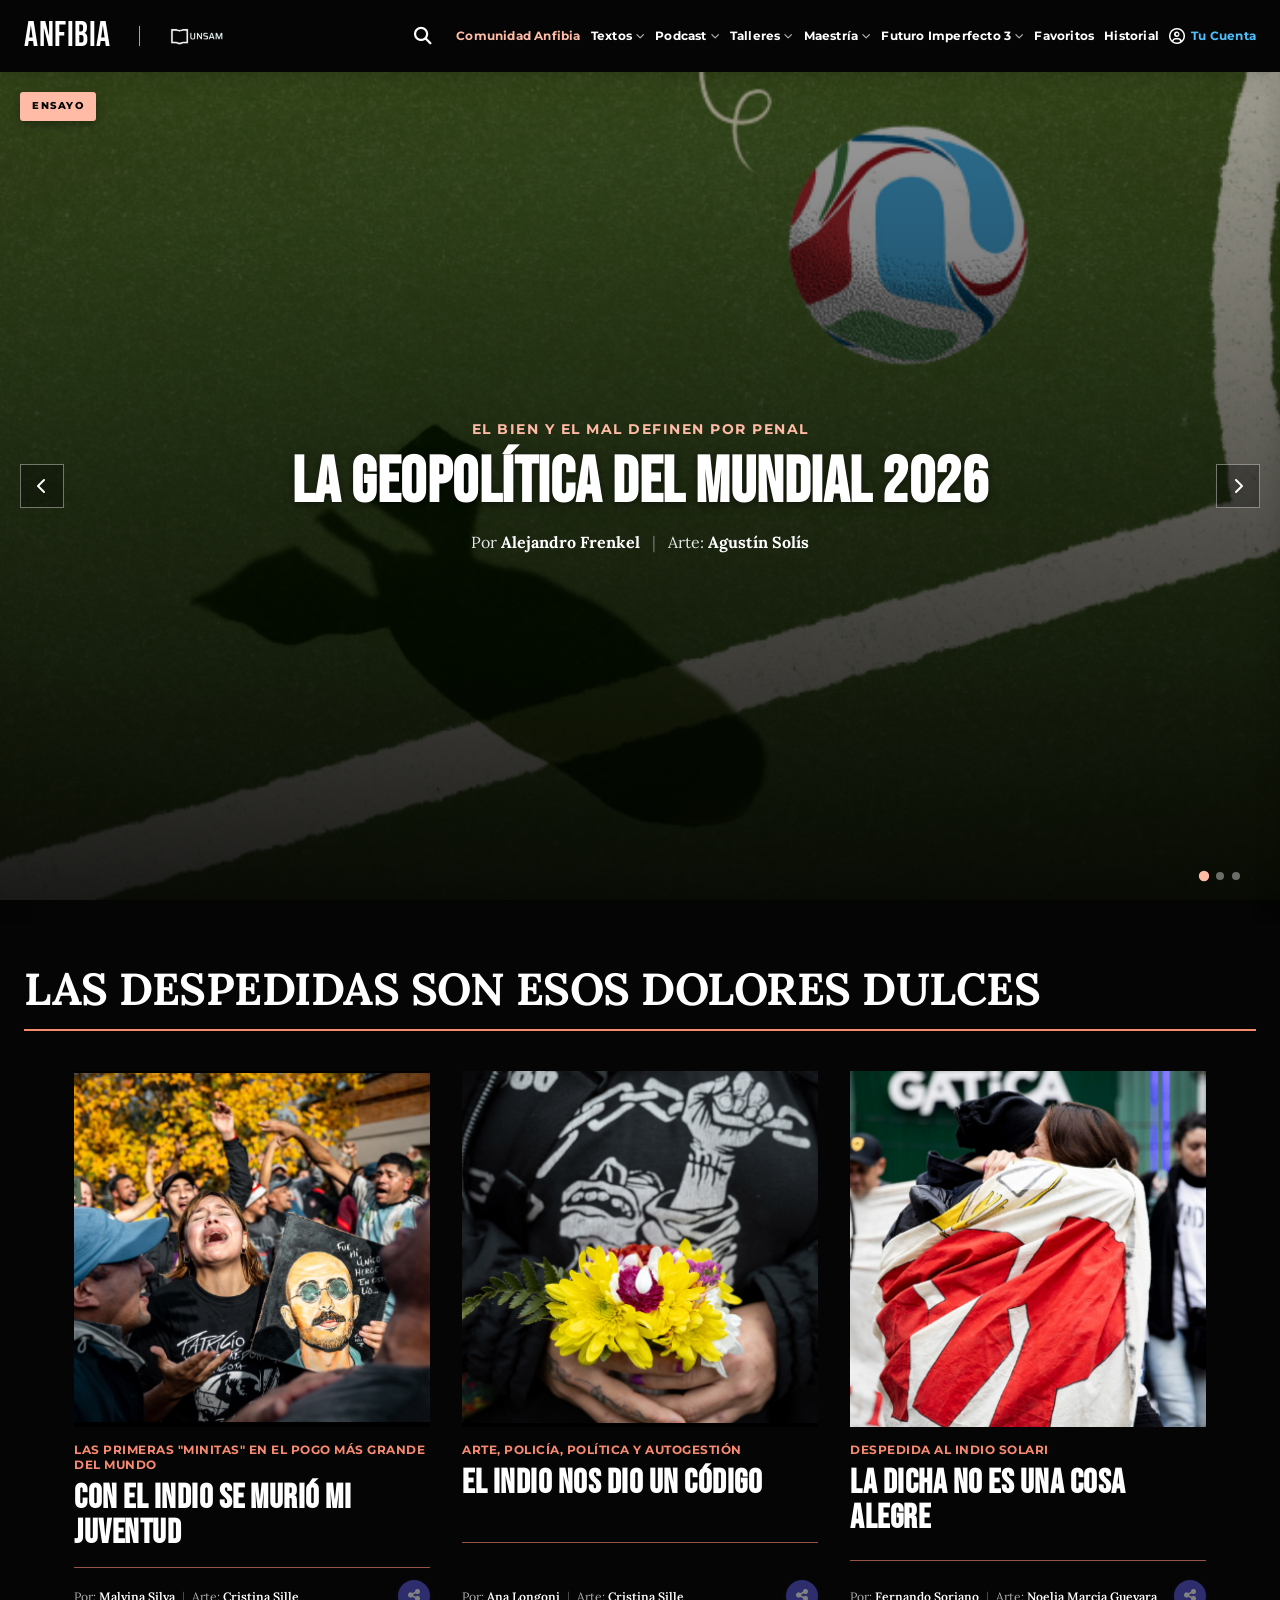
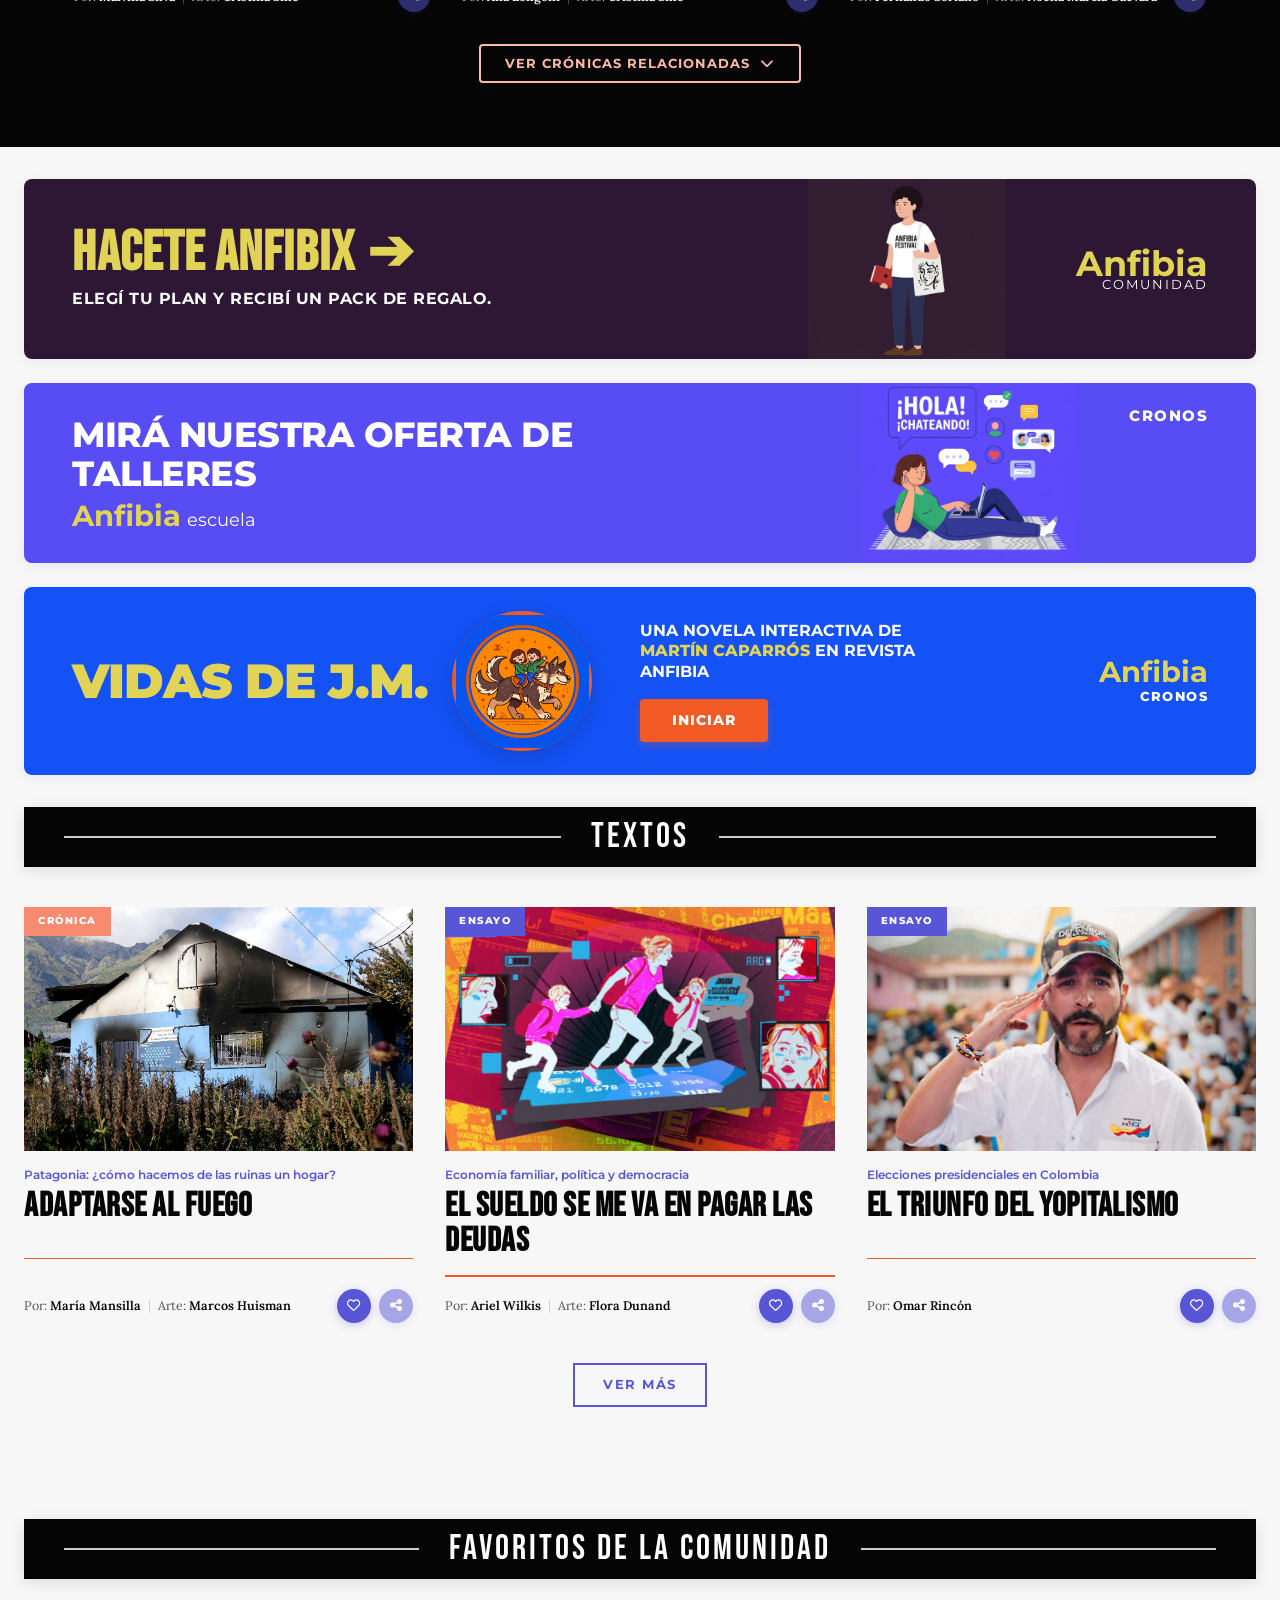
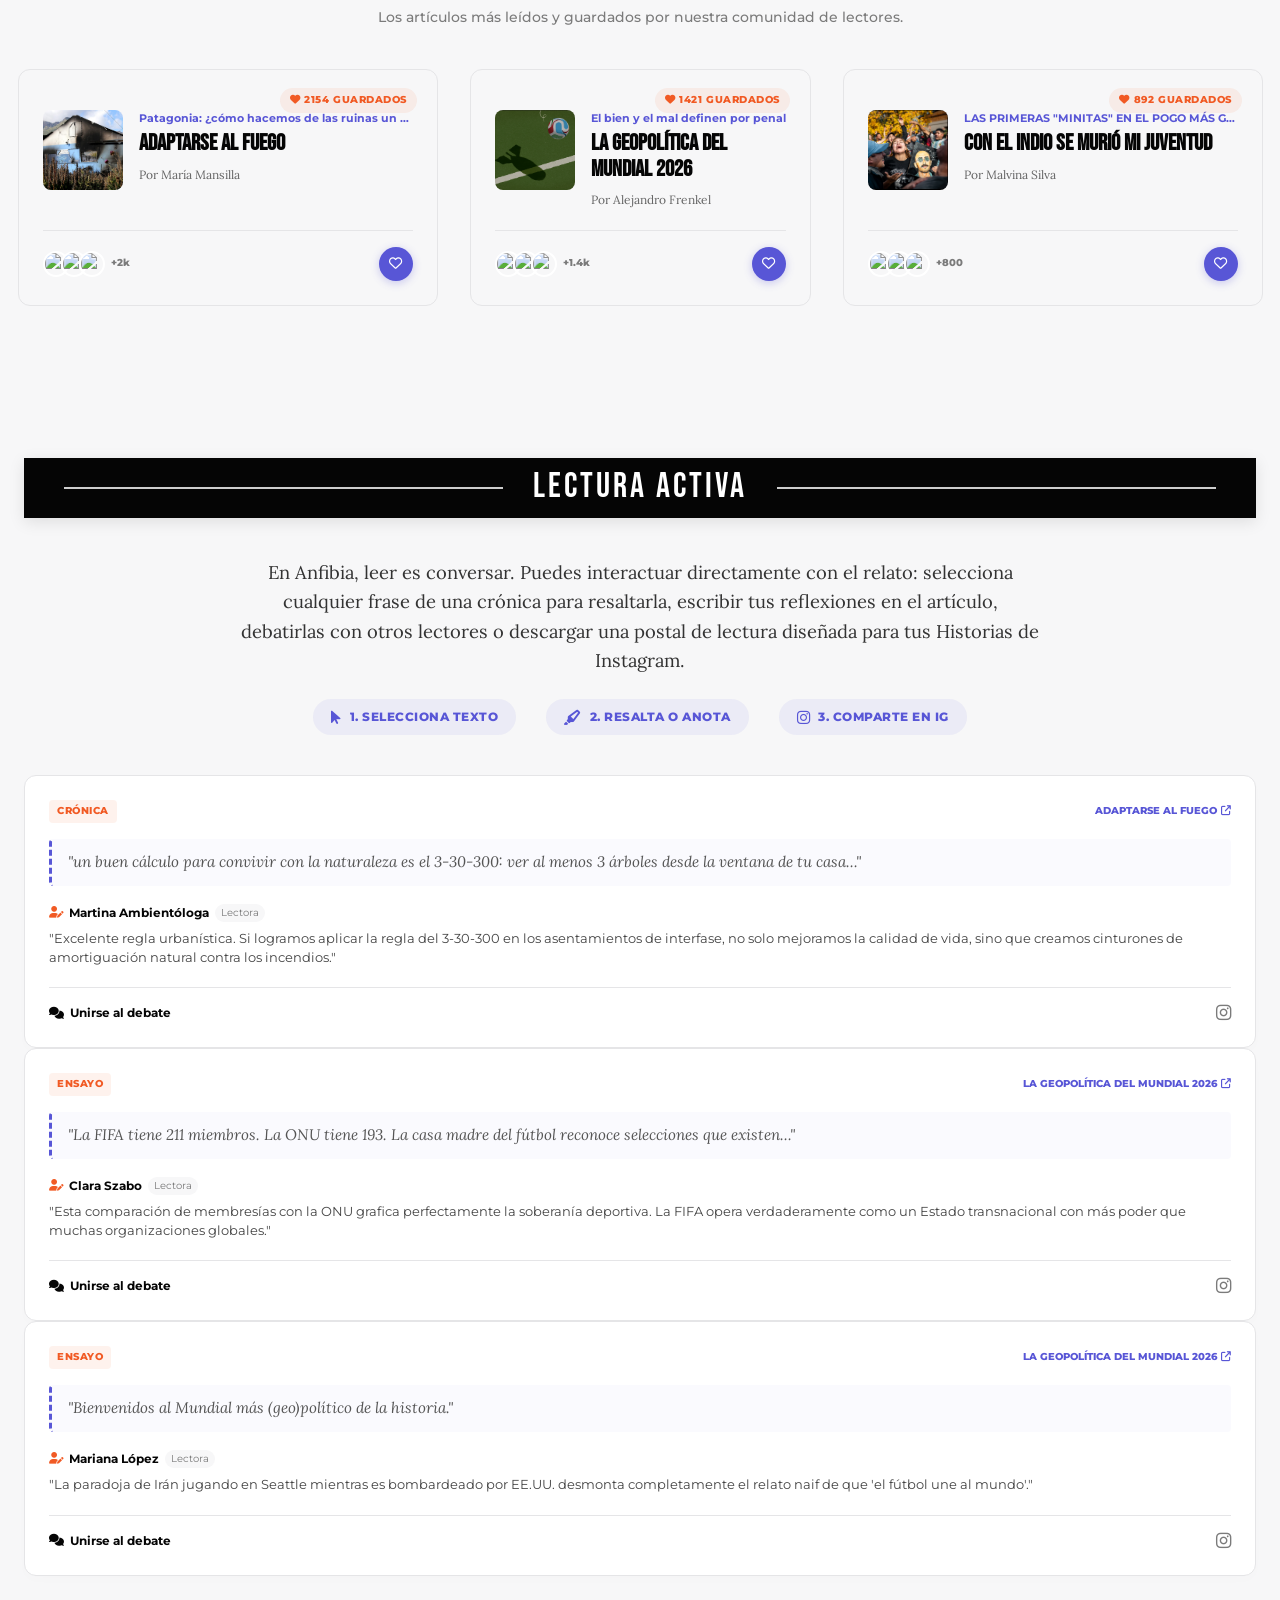
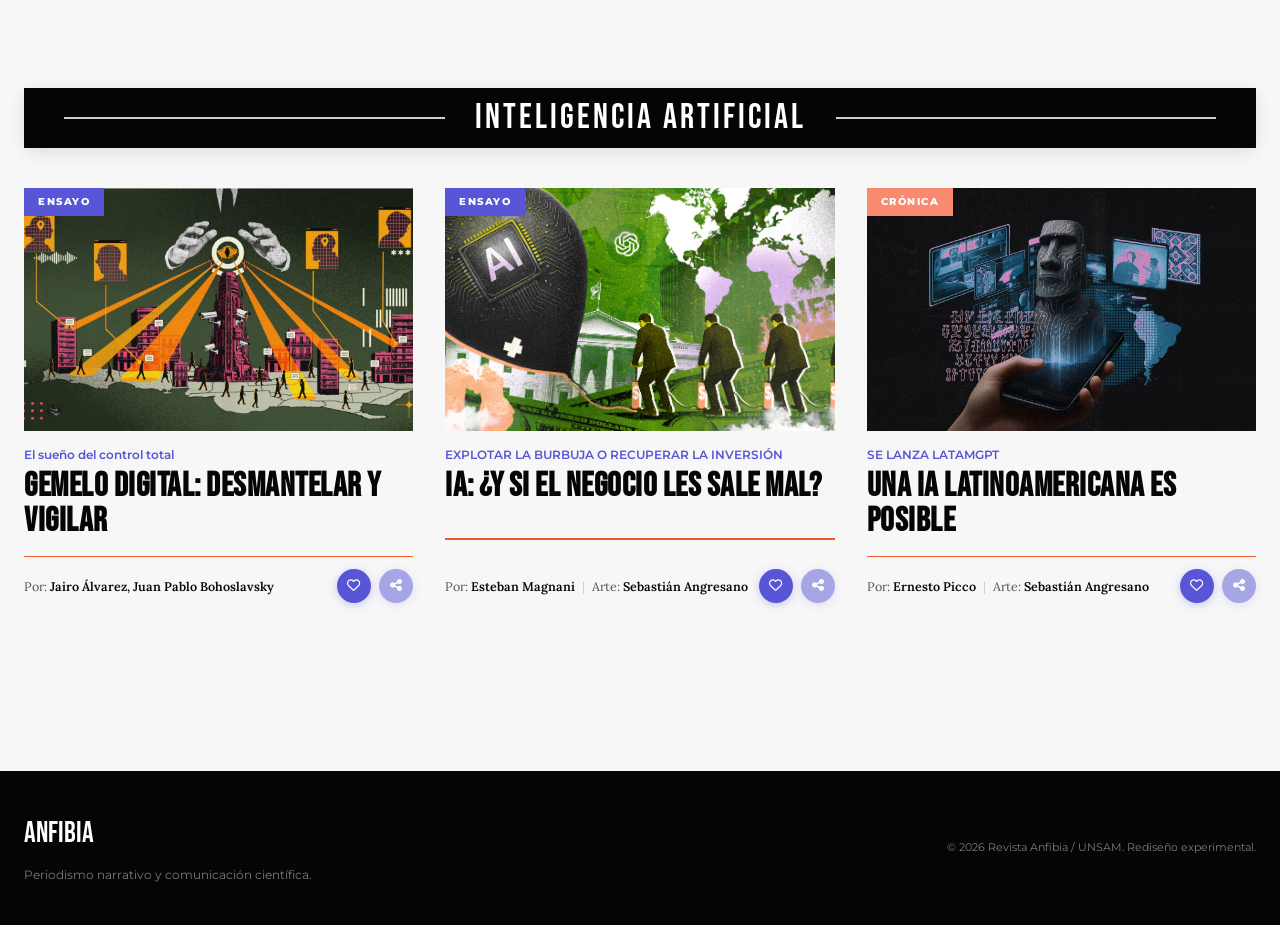
==== commit 4b1c9956: "feat: add promotional banners section with new illustrations and associated styling" ====
--- a/index.html
+++ b/index.html
@@ -46,17 +46,17 @@
                         
                         <!-- Textos dropdown -->
                         <li class="nav-item-dropdown">
-                            <a href="#" class="nav-item">Textos <i class="fas fa-chevron-down nav-chevron"></i></a>
+                            <a href="textos.html" class="nav-item">Textos <i class="fas fa-chevron-down nav-chevron"></i></a>
                             <ul class="dropdown-menu">
-                                <li><a href="#">Ambiente</a></li>
-                                <li><a href="#">Amor y Sexo</a></li>
-                                <li><a href="#">Cultura</a></li>
-                                <li><a href="#">Educación</a></li>
-                                <li><a href="#">Política y Economía</a></li>
-                                <li><a href="#">Salud</a></li>
-                                <li><a href="#">Tecnología</a></li>
-                                <li><a href="#">Rosario</a></li>
-                                <li><a href="#">Favoritos/Guardados</a></li>
+                                <li><a href="textos.html?cat=ambiente">Ambiente</a></li>
+                                <li><a href="textos.html?cat=amor-y-sexo">Amor y Sexo</a></li>
+                                <li><a href="textos.html?cat=culturas">Cultura</a></li>
+                                <li><a href="textos.html?cat=educacion">Educación</a></li>
+                                <li><a href="textos.html?cat=politica-y-economia">Política y Economía</a></li>
+                                <li><a href="textos.html?cat=salud">Salud</a></li>
+                                <li><a href="textos.html?cat=tecnologias">Tecnología</a></li>
+                                <li><a href="textos.html?cat=ambiente">Rosario</a></li>
+                                <li><a href="#" class="nav-item nav-item-saved">Favoritos/Guardados</a></li>
                             </ul>
                         </li>
                         
@@ -134,15 +134,15 @@
                             <i class="fas fa-chevron-down toggle-icon"></i>
                         </button>
                         <ul class="mobile-dropdown-menu">
-                            <li><a href="#">Ambiente</a></li>
-                            <li><a href="#">Amor y Sexo</a></li>
-                            <li><a href="#">Cultura</a></li>
-                            <li><a href="#">Educación</a></li>
-                            <li><a href="#">Política y Economía</a></li>
-                            <li><a href="#">Salud</a></li>
-                            <li><a href="#">Tecnología</a></li>
-                            <li><a href="#">Rosario</a></li>
-                            <li><a href="#">Favoritos/Guardados</a></li>
+                            <li><a href="textos.html?cat=ambiente">Ambiente</a></li>
+                            <li><a href="textos.html?cat=amor-y-sexo">Amor y Sexo</a></li>
+                            <li><a href="textos.html?cat=culturas">Cultura</a></li>
+                            <li><a href="textos.html?cat=educacion">Educación</a></li>
+                            <li><a href="textos.html?cat=politica-y-economia">Política y Economía</a></li>
+                            <li><a href="textos.html?cat=salud">Salud</a></li>
+                            <li><a href="textos.html?cat=tecnologias">Tecnología</a></li>
+                            <li><a href="textos.html?cat=ambiente">Rosario</a></li>
+                            <li><a href="#" class="nav-item-saved">Favoritos/Guardados</a></li>
                         </ul>
                     </li>
                     
@@ -469,6 +469,65 @@
         </div>
     </section>
 
+    <!-- SECTION: PROMOTIONAL BANNERS -->
+    <section class="promotional-banners-section">
+        <div class="promotional-banners-container">
+            
+            <!-- Banner 1: Hacete Anfibix -->
+            <a href="#" class="promo-banner banner-anfibix">
+                <div class="promo-banner-content">
+                    <h2 class="promo-banner-title">HACETE ANFIBIX <span class="promo-arrow">➔</span></h2>
+                    <p class="promo-banner-subtitle">ELEGÍ TU PLAN Y RECIBÍ UN PACK DE REGALO.</p>
+                </div>
+                <div class="promo-banner-media">
+                    <img src="banner_anfibix_illus.png" alt="Hacete Anfibix" class="promo-banner-img">
+                </div>
+                <div class="promo-banner-logo">
+                    <span class="logo-main font-literary">Anfibia</span>
+                    <span class="logo-sub font-ui">Comunidad</span>
+                </div>
+            </a>
+
+            <!-- Banner 2: Talleres -->
+            <a href="#" class="promo-banner banner-talleres">
+                <div class="promo-banner-content">
+                    <h2 class="promo-banner-title">MIRÁ NUESTRA OFERTA DE TALLERES</h2>
+                    <div class="promo-banner-logo-escuela">
+                        <span class="logo-main font-literary">Anfibia</span>
+                        <span class="logo-sub font-ui">escuela</span>
+                    </div>
+                </div>
+                <div class="promo-banner-media">
+                    <img src="banner_talleres_illus.png" alt="Oferta de Talleres" class="promo-banner-img">
+                </div>
+                <div class="promo-banner-logo-cronos">
+                    <span class="logo-cronos font-ui">cronos</span>
+                </div>
+            </a>
+
+            <!-- Banner 3: Vidas de J.M. -->
+            <div class="promo-banner banner-vidas">
+                <div class="promo-banner-title-wrapper">
+                    <h2 class="promo-banner-title font-ui">VIDAS DE J.M.</h2>
+                </div>
+                <div class="promo-banner-media">
+                    <div class="media-circle-bg">
+                        <img src="banner_vidas_illus.png" alt="Vidas de J.M." class="promo-banner-img">
+                    </div>
+                </div>
+                <div class="promo-banner-content">
+                    <p class="promo-banner-subtitle">UNA NOVELA INTERACTIVA DE <span class="highlight-author font-ui">MARTÍN CAPARRÓS</span> EN REVISTA ANFIBIA</p>
+                    <a href="#" class="promo-banner-btn-iniciar font-ui">INICIAR</a>
+                </div>
+                <div class="promo-banner-logos-group">
+                    <span class="logo-anfibia font-literary">Anfibia</span>
+                    <span class="logo-cronos font-ui">cronos</span>
+                </div>
+            </div>
+
+        </div>
+    </section>
+
     <!-- Main Content Container -->
     <main class="editorial-container">
 
@@ -641,6 +700,78 @@
                                         class="far fa-heart"></i></button>
                                 <button class="action-btn share-btn" title="Compartir"><i
                                         class="fas fa-share-alt"></i></button>
+                            </div>
+                        </div>
+                    </div>
+                </article>
+
+                <!-- Related Card 1: MINERÍA DE ÁRBOLES -->
+                <article class="anfibia-card related-textos-card" style="display: none;">
+                    <div class="card-img-container">
+                        <a href="#">
+                            <img src="tanino.png" alt="Minería de árboles" class="card-image">
+                        </a>
+                        <span class="card-badge-flush badge-cronica">CRÓNICA</span>
+                    </div>
+                    <div class="card-info">
+                        <span class="card-kicker">EXTRACCIÓN DE TANINO EN EL GRAN CHACO</span>
+                        <h3 class="card-headline"><a href="#">MINERÍA DE ÁRBOLES CHAQUEÑOS PARA VESTIR A LOS RICOS DEL MUNDO</a></h3>
+                        <div class="card-divider-peach"></div>
+                        <div class="card-meta-footer">
+                            <div class="card-credits">
+                                Por: <span class="credit-author">Irupé Tentorio, Marta Facchini</span> <span class="credit-separator">|</span> Arte: <span class="credit-artist">Sofía López Mañán</span>
+                            </div>
+                            <div class="card-actions">
+                                <button class="action-btn love-btn" title="Me gusta"><i class="far fa-heart"></i></button>
+                                <button class="action-btn share-btn" title="Compartir"><i class="fas fa-share-alt"></i></button>
+                            </div>
+                        </div>
+                    </div>
+                </article>
+
+                <!-- Related Card 2: FEOS, SUCIOS Y MALOS -->
+                <article class="anfibia-card related-textos-card" style="display: none;">
+                    <div class="card-img-container">
+                        <a href="#">
+                            <img src="cartoneros.png" alt="Feos, sucios y malos" class="card-image">
+                        </a>
+                        <span class="card-badge-flush badge-cronica">CRÓNICA</span>
+                    </div>
+                    <div class="card-info">
+                        <span class="card-kicker">LA RESISTENCIA DE LOS CARTONEROS PORTEÑOS</span>
+                        <h3 class="card-headline"><a href="#">FEOS, SUCIOS Y MALOS</a></h3>
+                        <div class="card-divider-peach"></div>
+                        <div class="card-meta-footer">
+                            <div class="card-credits">
+                                Por: <span class="credit-author">Gabriela Saidon</span> <span class="credit-separator">|</span> Arte: <span class="credit-artist">Tomás Francisco Cuesta</span>
+                            </div>
+                            <div class="card-actions">
+                                <button class="action-btn love-btn" title="Me gusta"><i class="far fa-heart"></i></button>
+                                <button class="action-btn share-btn" title="Compartir"><i class="fas fa-share-alt"></i></button>
+                            </div>
+                        </div>
+                    </div>
+                </article>
+
+                <!-- Related Card 3: LA LEYENDA DEL ALGARROBO CAMINANTE -->
+                <article class="anfibia-card related-textos-card" style="display: none;">
+                    <div class="card-img-container">
+                        <a href="#">
+                            <img src="algarrobo.png" alt="La leyenda del algarrobo caminante" class="card-image">
+                        </a>
+                        <span class="card-badge-flush badge-cronica">CRÓNICA</span>
+                    </div>
+                    <div class="card-info">
+                        <span class="card-kicker">RESISTENCIA A LA MINERÍA EN ANDALGALÁ</span>
+                        <h3 class="card-headline"><a href="#">LA LEYENDA DEL ALGARROBO CAMINANTE</a></h3>
+                        <div class="card-divider-peach"></div>
+                        <div class="card-meta-footer">
+                            <div class="card-credits">
+                                Por: <span class="credit-author">Allison Lang</span> <span class="credit-separator">|</span> Arte: <span class="credit-artist">María Elizagaray Estrada</span>
+                            </div>
+                            <div class="card-actions">
+                                <button class="action-btn love-btn" title="Me gusta"><i class="far fa-heart"></i></button>
+                                <button class="action-btn share-btn" title="Compartir"><i class="fas fa-share-alt"></i></button>
                             </div>
                         </div>
                     </div>
--- a/style.css
+++ b/style.css
@@ -1759,6 +1759,49 @@
     .community-fav-title {
         font-size: 1.25rem !important;
     }
+
+    /* Mobile font-size scaling for cleaner layout */
+    .card-headline, .subhero-card-title {
+        font-size: 1.75rem !important;
+    }
+    
+    .slide-title {
+        font-size: 2.2rem !important;
+    }
+    
+    .slide-content {
+        padding: 20px !important;
+    }
+    
+    .banner-title {
+        font-size: 1.4rem !important;
+    }
+    
+    /* Article typography scaling */
+    .article-main-title {
+        font-size: 3.0rem !important;
+        line-height: 0.95 !important;
+    }
+    
+    .article-subheading {
+        font-size: 1.8rem !important;
+        margin-top: 40px !important;
+    }
+    
+    .article-paragraph {
+        font-size: 1.1rem !important;
+        line-height: 1.7 !important;
+    }
+    
+    .dialog-line {
+        font-size: 1.05rem !important;
+        line-height: 1.65 !important;
+    }
+    
+    /* Popover adjustments for mobile screen */
+    .community-popover {
+        width: 290px !important;
+    }
 }
 
 @media (max-width: 480px) {
@@ -1843,6 +1886,23 @@
         flex-wrap: wrap !important;
         gap: 4px 8px !important;
         line-height: 1.4 !important;
+    }
+
+    .article-subheading {
+        font-size: 1.4rem !important;
+        margin-top: 32px !important;
+    }
+    
+    .article-paragraph {
+        font-size: 0.98rem !important;
+        line-height: 1.6 !important;
+        margin-bottom: 20px !important;
+    }
+    
+    .dialog-line {
+        font-size: 0.95rem !important;
+        line-height: 1.55 !important;
+        margin-bottom: 16px !important;
     }
 }
 
@@ -1964,7 +2024,7 @@
 
 /* Article Body Content Styles */
 .article-body-container {
-    max-width: 760px;
+    max-width: 840px;
     margin: 64px auto 96px auto;
     padding: 0 24px;
     text-align: left;
@@ -2050,7 +2110,8 @@
     align-items: center;
     justify-content: center;
     z-index: 95;
-    opacity: 1;
+    opacity: 0;
+    pointer-events: none;
     background-color: rgba(255, 255, 255, 0.85);
     backdrop-filter: blur(12px);
     -webkit-backdrop-filter: blur(12px);
@@ -2061,10 +2122,17 @@
     transition: opacity 0.3s ease, transform 0.3s ease, box-shadow 0.3s ease;
 }
 
+.vertical-progress-container.visible {
+    opacity: 1;
+    pointer-events: auto;
+}
+
 .vertical-progress-container:hover {
     transform: translateY(-50%) scale(1.02);
     box-shadow: 0 15px 35px rgba(0, 0, 0, 0.12);
     border-color: rgba(241, 90, 36, 0.2);
+    opacity: 1;
+    pointer-events: auto;
 }
 
 .vertical-progress-track {
@@ -2170,12 +2238,38 @@
     transform: translateY(-50%) translateX(0);
 }
 
-/* Hide vertical progress bar on smaller screens where there is no space on the left */
+/* Adapt vertical progress bar for smaller screens instead of hiding it */
 @media (max-width: 1100px) {
     .vertical-progress-container {
-        display: none;
-    }
-}
+        left: 6px;
+        padding: 12px 6px;
+        border-radius: 20px;
+        background-color: rgba(255, 255, 255, 0.9);
+        box-shadow: 0 5px 15px rgba(0, 0, 0, 0.08);
+    }
+    .vertical-progress-container:hover {
+        transform: translateY(-50%) scale(1);
+    }
+    .vertical-progress-track {
+        height: 220px; /* Shorter track for mobile */
+        width: 6px;
+    }
+    .vertical-progress-handle {
+        width: 16px;
+        height: 16px;
+        border-width: 2px;
+    }
+    .progress-tick {
+        width: 12px;
+        height: 12px;
+        border-width: 1px;
+    }
+    /* Hide tooltips on mobile screens as hover space is limited */
+    .progress-tooltip {
+        display: none !important;
+    }
+}
+
 
 /* ==========================================================================
    ARTICLE BODY IMAGE STYLES
@@ -2673,7 +2767,7 @@
 }
 
 .comments-inner {
-    max-width: 760px;
+    max-width: 840px;
     margin: 0 auto;
 }
 
@@ -4006,7 +4100,8 @@
     border: 1px solid rgba(255, 255, 255, 0.1);
     border-radius: 8px;
     padding: 14px;
-    width: 280px;
+    width: 380px;
+    max-width: calc(100vw - 48px);
     box-shadow: 0 10px 30px rgba(0, 0, 0, 0.3);
     opacity: 0;
     pointer-events: none;
@@ -4829,4 +4924,481 @@
         margin: 0 auto;
         width: 100%;
     }
+}
+
+/* ==========================================================================
+   CATEGORY INDEX / TEXTOS PAGE STYLES
+   ========================================================================== */
+.category-header-section {
+    background-color: #ffb2a7; /* Pink/peach background from screenshot */
+    padding: 64px 24px;
+    text-align: center;
+    border-bottom: 1px solid rgba(0, 0, 0, 0.08);
+}
+
+.category-main-title {
+    font-family: var(--font-heading);
+    font-size: 6rem;
+    font-weight: 400;
+    color: var(--color-black);
+    text-transform: uppercase;
+    margin: 0 0 24px 0;
+    letter-spacing: 2px;
+    line-height: 1;
+}
+
+.category-nav-wrapper {
+    display: flex;
+    justify-content: center;
+    overflow-x: auto;
+    padding: 4px 0;
+    -webkit-overflow-scrolling: touch;
+}
+
+.category-nav-list {
+    display: flex;
+    gap: 8px;
+    list-style: none;
+    padding: 0;
+    margin: 0;
+    flex-wrap: nowrap;
+}
+
+.category-nav-btn {
+    font-family: var(--font-ui);
+    font-size: 0.85rem;
+    font-weight: 800;
+    color: var(--color-white);
+    background-color: #5856d6; /* Purple/blue background from screenshot */
+    border: none;
+    padding: 10px 20px;
+    cursor: pointer;
+    text-transform: uppercase;
+    white-space: nowrap;
+    transition: background-color 0.2s ease, transform 0.1s ease;
+}
+
+.category-nav-btn:hover {
+    background-color: #4745b8;
+}
+
+.category-nav-btn.active {
+    background-color: var(--color-black);
+    color: var(--color-white);
+    cursor: default;
+}
+
+/* Ver Más Button */
+.load-more-container {
+    display: flex;
+    justify-content: center;
+    margin: 48px auto;
+    width: 100%;
+}
+
+.load-more-btn {
+    font-family: var(--font-ui);
+    font-size: 0.95rem;
+    font-weight: 800;
+    color: #5856d6;
+    background-color: transparent;
+    border: 2px solid #5856d6;
+    padding: 12px 36px;
+    text-transform: uppercase;
+    cursor: pointer;
+    transition: all 0.2s ease;
+}
+
+.load-more-btn:hover {
+    background-color: #5856d6;
+    color: var(--color-white);
+}
+
+/* Tablet & Mobile tweaks for Category Page */
+@media (max-width: 768px) {
+    .category-header-section {
+        padding: 40px 16px;
+    }
+    
+    .category-main-title {
+        font-size: 3.5rem;
+        margin-bottom: 16px;
+    }
+    
+    .category-nav-wrapper {
+        justify-content: flex-start; /* Enable scrolling on smaller screens */
+        padding-left: 8px;
+        padding-right: 8px;
+    }
+    
+    .category-nav-btn {
+        font-size: 0.75rem;
+        padding: 8px 14px;
+    }
+}
+
+/* ==========================================================================
+   PROMOTIONAL BANNERS SECTION
+   ========================================================================== */
+.promotional-banners-section {
+    max-width: 1400px;
+    margin: 32px auto;
+    padding: 0 24px;
+}
+
+.promotional-banners-container {
+    display: flex;
+    flex-direction: column;
+    gap: 24px;
+}
+
+.promo-banner {
+    display: flex;
+    align-items: center;
+    justify-content: space-between;
+    border-radius: 8px;
+    padding: 24px 48px;
+    min-height: 180px;
+    position: relative;
+    overflow: hidden;
+    text-decoration: none;
+    transition: transform 0.3s cubic-bezier(0.25, 0.8, 0.25, 1), box-shadow 0.3s ease;
+    box-shadow: 0 4px 15px rgba(0, 0, 0, 0.05);
+}
+
+.promo-banner:hover {
+    transform: translateY(-3px);
+    box-shadow: 0 10px 25px rgba(0, 0, 0, 0.15);
+}
+
+/* Banner 1: Anfibix */
+.banner-anfibix {
+    background-color: #2d1734;
+    color: var(--color-white);
+}
+
+.banner-anfibix .promo-banner-content {
+    flex: 1;
+    z-index: 2;
+}
+
+.banner-anfibix .promo-banner-title {
+    font-family: var(--font-heading);
+    font-size: 3.5rem;
+    color: #e1d355;
+    margin-bottom: 4px;
+    line-height: 1;
+    letter-spacing: 1px;
+    display: flex;
+    align-items: center;
+    gap: 12px;
+}
+
+.banner-anfibix .promo-arrow {
+    transition: transform 0.3s ease;
+}
+
+.banner-anfibix:hover .promo-arrow {
+    transform: translateX(8px);
+}
+
+.banner-anfibix .promo-banner-subtitle {
+    font-family: var(--font-ui);
+    font-size: 1rem;
+    font-weight: 700;
+    color: var(--color-white);
+    letter-spacing: 0.5px;
+}
+
+.banner-anfibix .promo-banner-media {
+    position: absolute;
+    right: 250px;
+    bottom: -10px;
+    height: 110%;
+    z-index: 1;
+    display: flex;
+    align-items: flex-end;
+}
+
+.banner-anfibix .promo-banner-img {
+    height: 100%;
+    width: auto;
+    object-fit: contain;
+}
+
+.banner-anfibix .promo-banner-logo {
+    display: flex;
+    flex-direction: column;
+    align-items: flex-end;
+    line-height: 1;
+    z-index: 2;
+}
+
+.banner-anfibix .promo-banner-logo .logo-main {
+    font-size: 2.2rem;
+    color: #e1d355;
+    font-weight: 700;
+}
+
+.banner-anfibix .promo-banner-logo .logo-sub {
+    font-size: 0.8rem;
+    text-transform: uppercase;
+    letter-spacing: 2px;
+    color: var(--color-white);
+    margin-top: -2px;
+}
+
+/* Banner 2: Talleres */
+.banner-talleres {
+    background-color: #584cf4;
+    color: var(--color-white);
+}
+
+.banner-talleres .promo-banner-content {
+    flex: 1;
+    z-index: 2;
+    display: flex;
+    flex-direction: column;
+    gap: 8px;
+}
+
+.banner-talleres .promo-banner-title {
+    font-family: var(--font-ui);
+    font-size: 2.2rem;
+    font-weight: 800;
+    line-height: 1.1;
+    max-width: 600px;
+    letter-spacing: -0.5px;
+}
+
+.banner-talleres .promo-banner-logo-escuela {
+    display: flex;
+    align-items: baseline;
+    gap: 6px;
+    line-height: 1;
+}
+
+.banner-talleres .promo-banner-logo-escuela .logo-main {
+    font-size: 1.8rem;
+    color: #e1d355;
+    font-weight: 700;
+}
+
+.banner-talleres .promo-banner-logo-escuela .logo-sub {
+    font-size: 1.1rem;
+    color: var(--color-white);
+    font-weight: 400;
+}
+
+.banner-talleres .promo-banner-media {
+    position: absolute;
+    right: 180px;
+    bottom: -15px;
+    height: 120%;
+    z-index: 1;
+    display: flex;
+    align-items: flex-end;
+}
+
+.banner-talleres .promo-banner-img {
+    height: 100%;
+    width: auto;
+    object-fit: contain;
+}
+
+.banner-talleres .promo-banner-logo-cronos {
+    position: absolute;
+    top: 20px;
+    right: 48px;
+    z-index: 2;
+}
+
+.banner-talleres .logo-cronos {
+    font-size: 0.95rem;
+    font-weight: 800;
+    letter-spacing: 1.5px;
+    text-transform: uppercase;
+}
+
+/* Banner 3: Vidas de J.M. */
+.banner-vidas {
+    background-color: #1452f5;
+    color: var(--color-white);
+    display: flex;
+    align-items: center;
+    justify-content: space-between;
+    padding: 24px 48px;
+    position: relative;
+    border-radius: 8px;
+    min-height: 180px;
+    overflow: hidden;
+}
+
+.banner-vidas .promo-banner-title-wrapper {
+    flex: 0 0 auto;
+    z-index: 2;
+}
+
+.banner-vidas .promo-banner-title {
+    font-size: 3rem;
+    font-weight: 900;
+    color: #e1d355;
+    line-height: 1;
+    letter-spacing: -1px;
+}
+
+.banner-vidas .promo-banner-media {
+    flex: 0 0 auto;
+    margin: 0 24px;
+    z-index: 2;
+    display: flex;
+    justify-content: center;
+    align-items: center;
+}
+
+.banner-vidas .media-circle-bg {
+    background-color: #f15a24;
+    border-radius: 50%;
+    width: 140px;
+    height: 140px;
+    display: flex;
+    justify-content: center;
+    align-items: center;
+    overflow: hidden;
+    box-shadow: 0 6px 20px rgba(0, 0, 0, 0.15);
+    transition: transform 0.4s cubic-bezier(0.175, 0.885, 0.32, 1.275);
+}
+
+.banner-vidas:hover .media-circle-bg {
+    transform: scale(1.08) rotate(5deg);
+}
+
+.banner-vidas .promo-banner-img {
+    height: 95%;
+    width: 95%;
+    object-fit: contain;
+}
+
+.banner-vidas .promo-banner-content {
+    flex: 1;
+    z-index: 2;
+    display: flex;
+    flex-direction: column;
+    align-items: flex-start;
+    gap: 16px;
+    padding-left: 24px;
+}
+
+.banner-vidas .promo-banner-subtitle {
+    font-size: 1rem;
+    font-weight: 700;
+    line-height: 1.3;
+    max-width: 320px;
+}
+
+.banner-vidas .highlight-author {
+    color: #e1d355;
+    font-weight: 800;
+}
+
+.banner-vidas .promo-banner-btn-iniciar {
+    background-color: #f15a24;
+    color: var(--color-white);
+    padding: 10px 32px;
+    border-radius: 4px;
+    font-size: 0.9rem;
+    font-weight: 800;
+    text-transform: uppercase;
+    letter-spacing: 1px;
+    transition: background-color 0.2s ease, transform 0.2s ease;
+    box-shadow: 0 4px 10px rgba(241, 90, 36, 0.3);
+}
+
+.banner-vidas .promo-banner-btn-iniciar:hover {
+    background-color: #ff7543;
+    transform: scale(1.05);
+}
+
+.banner-vidas .promo-banner-logos-group {
+    display: flex;
+    flex-direction: column;
+    align-items: flex-end;
+    line-height: 1;
+    z-index: 2;
+    gap: 4px;
+}
+
+.banner-vidas .logo-anfibia {
+    font-size: 1.8rem;
+    color: #e1d355;
+    font-weight: 700;
+}
+
+.banner-vidas .logo-cronos {
+    font-size: 0.8rem;
+    font-weight: 800;
+    letter-spacing: 1.5px;
+    text-transform: uppercase;
+    color: var(--color-white);
+}
+
+/* Responsive adjustments */
+@media (max-width: 1200px) {
+    .banner-anfibix .promo-banner-media {
+        right: 200px;
+    }
+    .banner-talleres .promo-banner-media {
+        right: 140px;
+    }
+}
+
+@media (max-width: 992px) {
+    .promo-banner {
+        padding: 28px 32px;
+        min-height: auto;
+        flex-direction: column;
+        align-items: flex-start;
+        gap: 20px;
+    }
+    
+    .banner-anfibix .promo-banner-media,
+    .banner-talleres .promo-banner-media {
+        position: relative;
+        right: auto;
+        bottom: auto;
+        height: 160px;
+        align-self: center;
+    }
+    
+    .banner-anfibix .promo-banner-logo {
+        align-items: flex-start;
+        margin-top: 10px;
+    }
+    
+    .banner-talleres .promo-banner-logo-cronos {
+        position: relative;
+        top: auto;
+        right: auto;
+        margin-top: 10px;
+    }
+    
+    .banner-vidas {
+        flex-direction: column;
+        align-items: flex-start;
+        padding: 28px 32px;
+        gap: 24px;
+    }
+    
+    .banner-vidas .promo-banner-content {
+        padding-left: 0;
+    }
+    
+    .banner-vidas .promo-banner-media {
+        align-self: center;
+        margin: 0;
+    }
+    
+    .banner-vidas .promo-banner-logos-group {
+        align-items: flex-start;
+    }
 }
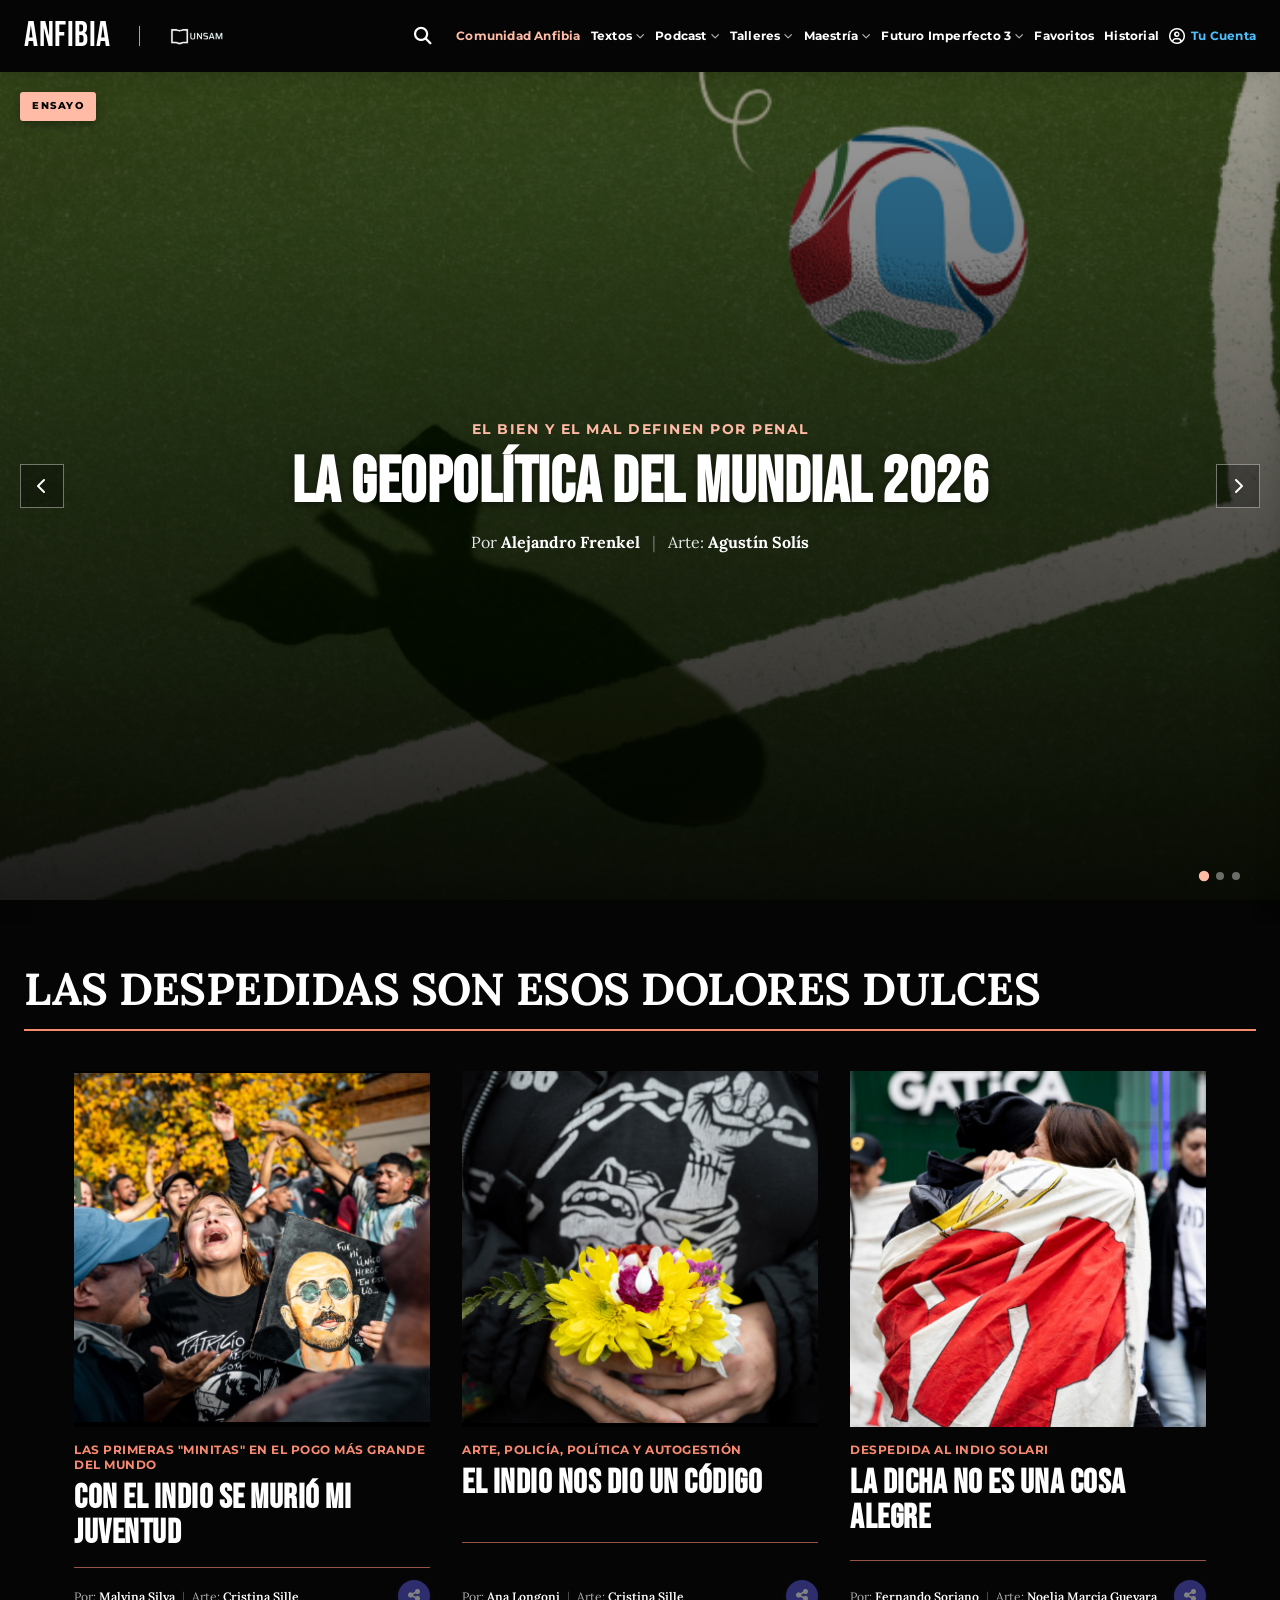
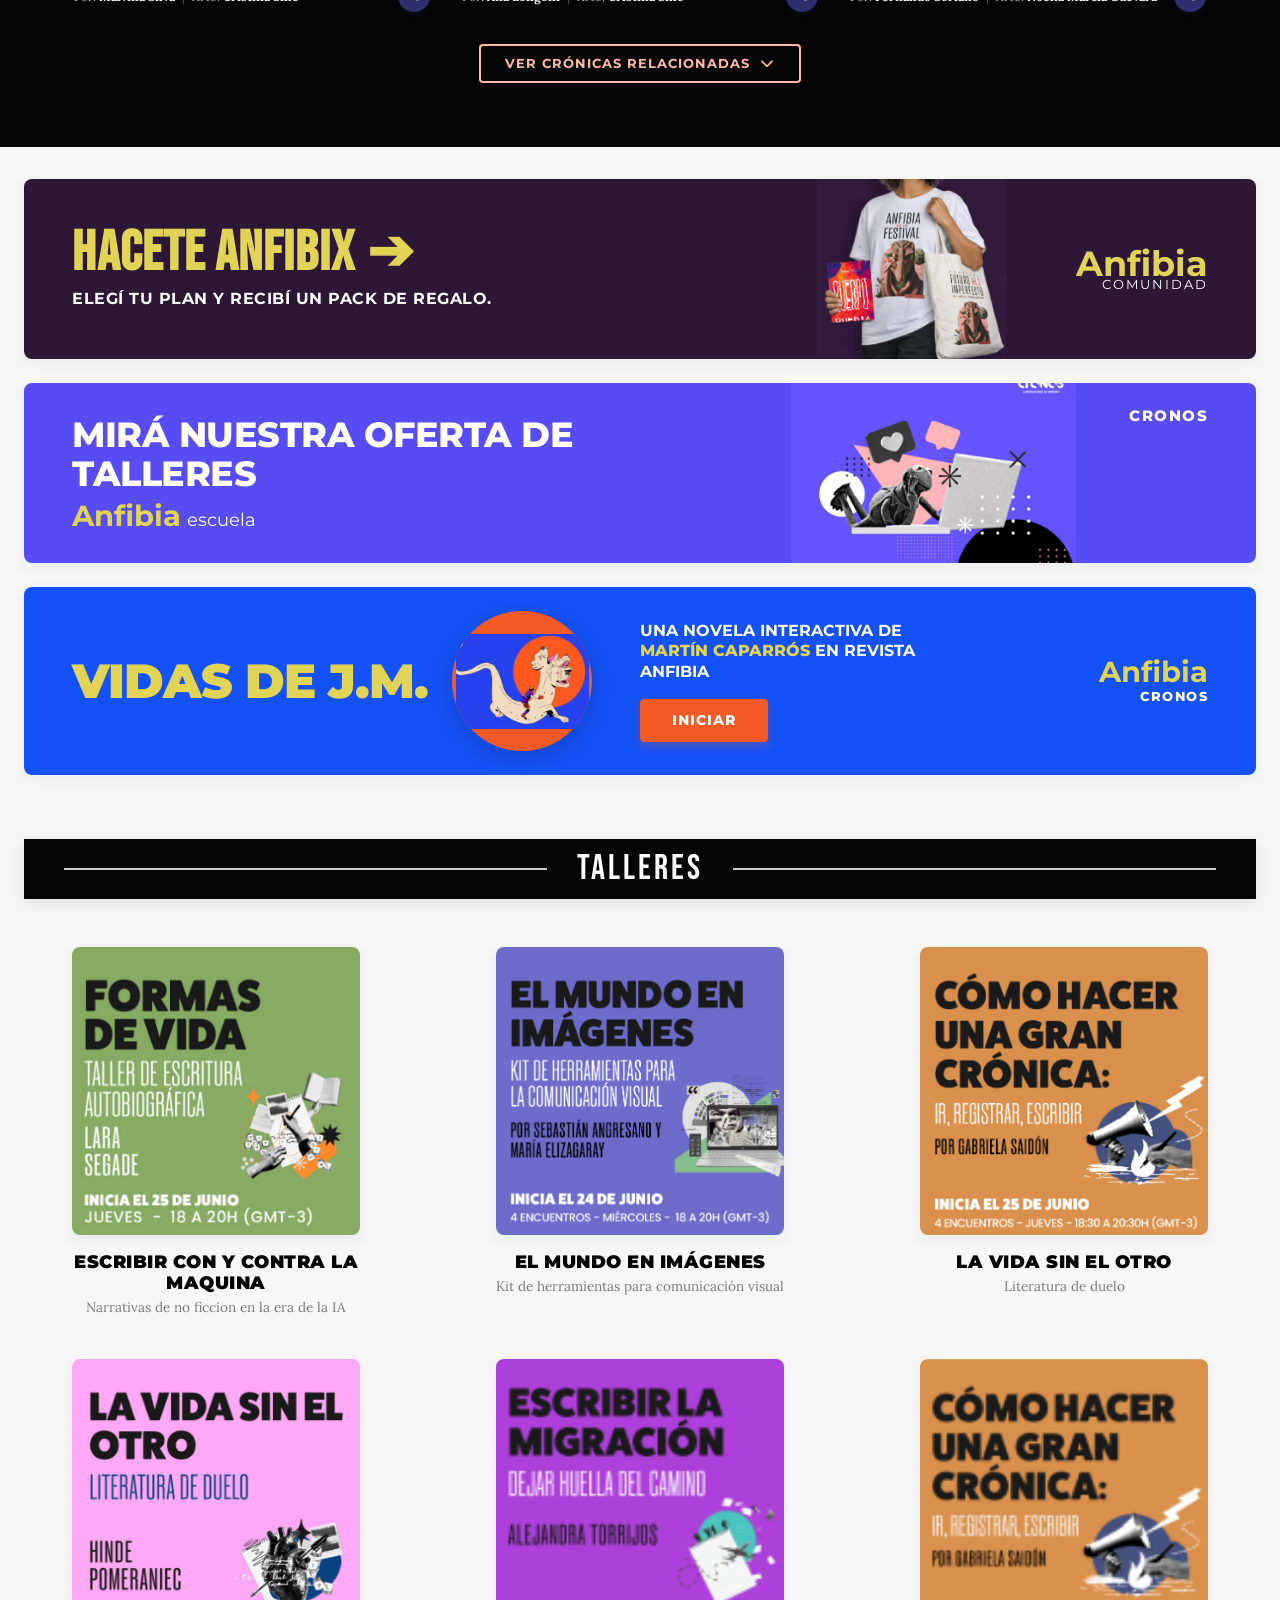
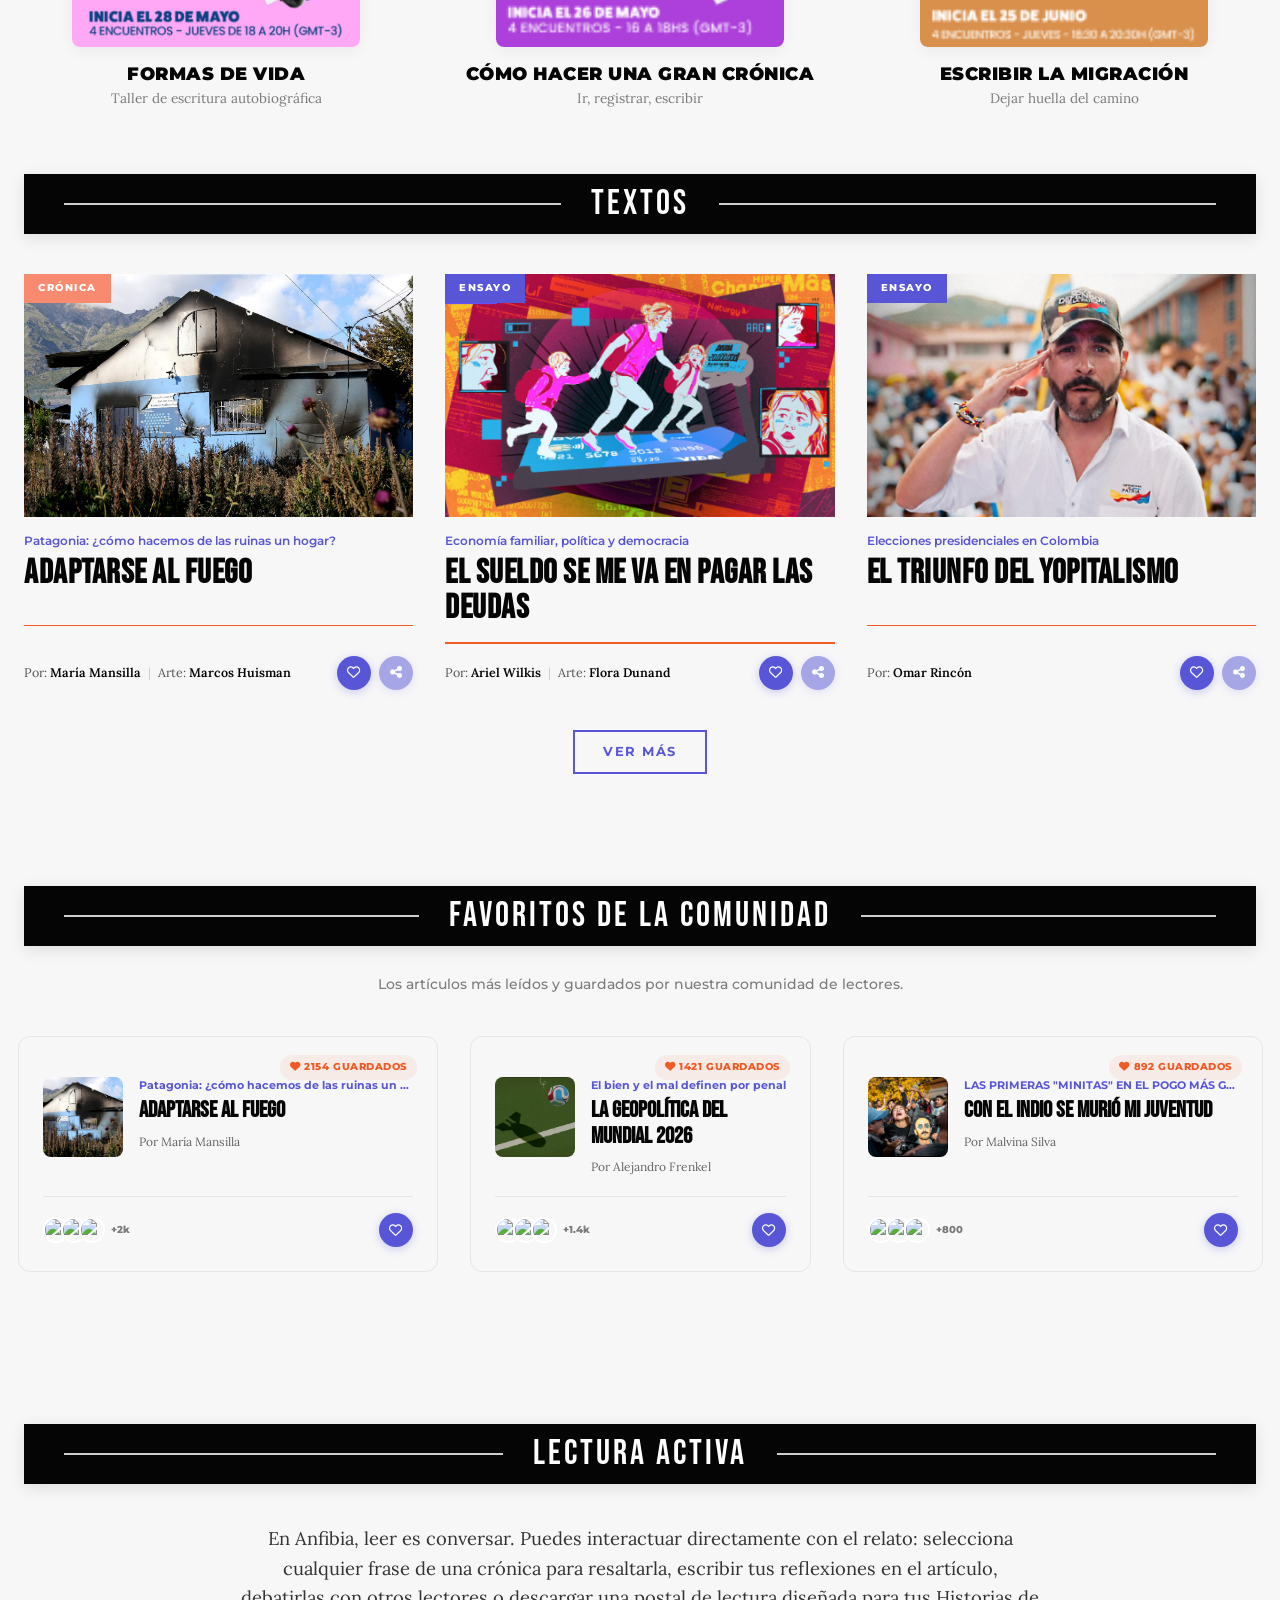
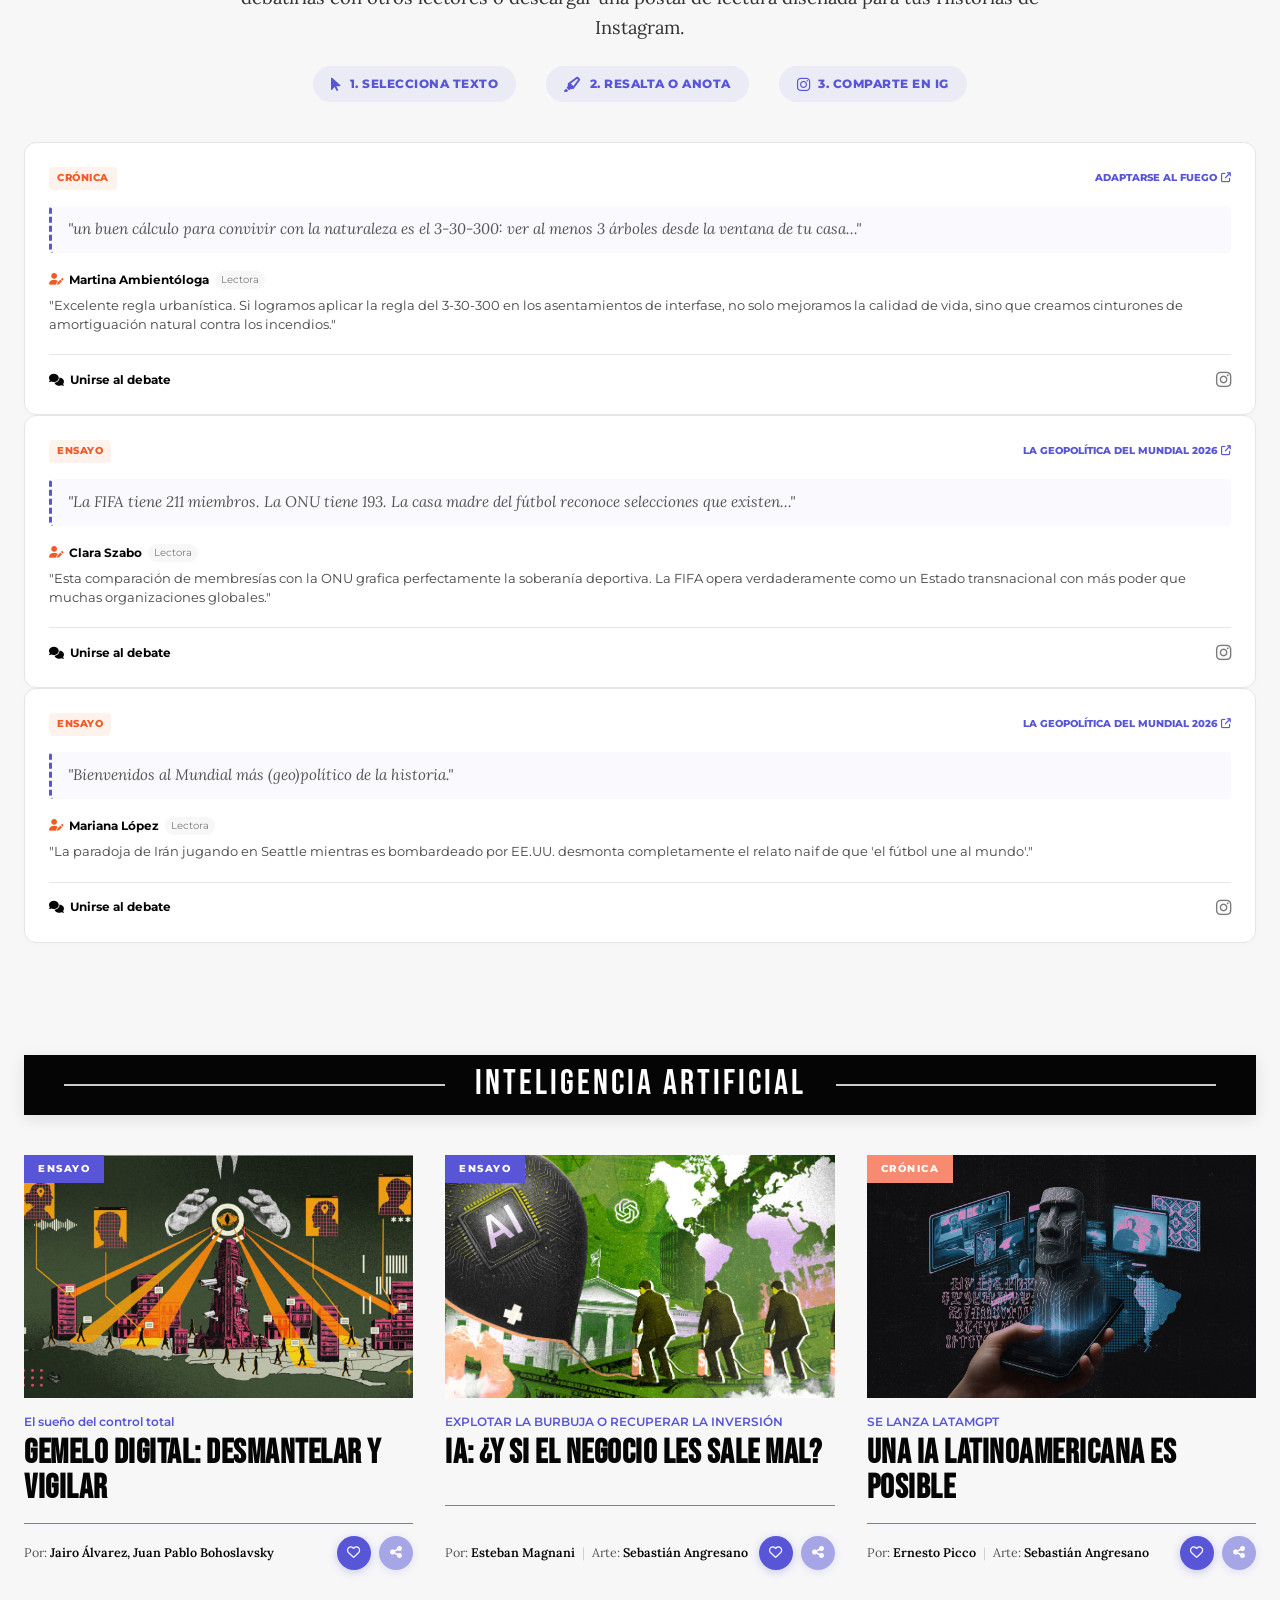
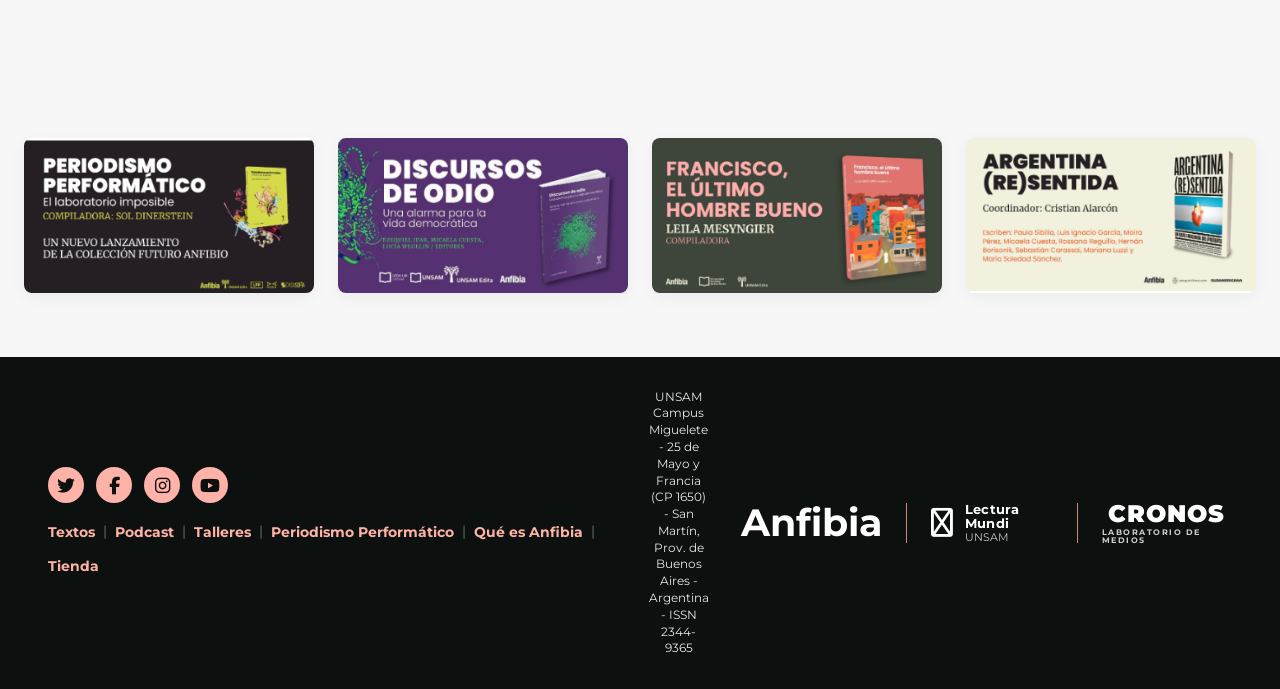
==== commit 692c4c32: "feat: add deudas page, reorganize image assets, and update core site styles and templates" ====
--- a/index.html
+++ b/index.html
@@ -26,7 +26,7 @@
                 <a href="index.html" class="brand-logo">Anfibia</a>
                 <div class="header-divider"></div>
                 <div class="unsam-badge">
-                    <img src="unsam.png" alt="UNSAM" class="unsam-logo-img">
+                    <img src="img/unsam.png" alt="UNSAM" class="unsam-logo-img">
                 </div>
                 <div class="social-icons">
                     <a href="#" class="social-link" title="Twitter"><i class="fab fa-twitter"></i></a>
@@ -248,7 +248,7 @@
             <article class="slide active" data-index="0">
                 <div class="slide-image-container">
                     <a href="geopolitica.html">
-                        <img src="gege.png" alt="La Geopolítica del Mundial 2026" class="slide-image">
+                        <img src="img/gege.png" alt="La Geopolítica del Mundial 2026" class="slide-image">
                     </a>
                     <div class="slide-overlay"></div>
                     <div class="slide-badge">ENSAYO</div>
@@ -267,7 +267,7 @@
             <!-- Slide 2 (Hidden by default, for carousel demo) -->
             <article class="slide" data-index="1">
                 <div class="slide-image-container">
-                    <img src="much.png" alt="Los Ríos Subterráneos" class="slide-image">
+                    <img src="img/much.png" alt="Los Ríos Subterráneos" class="slide-image">
                     <div class="slide-overlay"></div>
                     <div class="slide-badge">CRÓNICA</div>
                 </div>
@@ -285,7 +285,7 @@
             <!-- Slide 3 (Hidden by default, for carousel demo) -->
             <article class="slide" data-index="2">
                 <div class="slide-image-container">
-                    <img src="agua.png" alt="Preparate para vivir cien años" class="slide-image">
+                    <img src="img/agua.png" alt="Preparate para vivir cien años" class="slide-image">
                     <div class="slide-overlay"></div>
                     <div class="slide-badge">ENSAYO</div>
                 </div>
@@ -330,19 +330,7 @@
         </div>
     </section>
 
-    <!-- SECTION: TU HISTORIAL DE LECTURA (HOMEPAGE) -->
-    <section class="continue-reading-section" id="homeHistorySection" style="display: none; background-color: #fafafb; border-top: none;">
-        <div class="continue-reading-container">
-            <div class="section-banner-black">
-                <div class="banner-line"></div>
-                <h2 class="banner-title">TU HISTORIAL</h2>
-                <div class="banner-line"></div>
-            </div>
-            <div class="continue-reading-grid" id="homeHistoryGrid">
-                <!-- Dynamically populated by JS -->
-            </div>
-        </div>
-    </section>
+
 
     <!-- SECTION: SUB-HERO CAROUSEL (LAS DESPEDIDAS SON ESOS DOLORES DULCES) -->
     <section class="subhero-carousel-section">
@@ -357,7 +345,7 @@
                     <!-- Card 1 -->
                     <article class="subhero-card">
                         <div class="subhero-card-img-wrapper">
-                            <img src="indio1.png" alt="Con el Indio se murió mi juventud" class="subhero-card-img">
+                            <img src="img/indio1.png" alt="Con el Indio se murió mi juventud" class="subhero-card-img">
                         </div>
                         <div class="subhero-card-info">
                             <span class="subhero-card-kicker">LAS PRIMERAS "MINITAS" EN EL POGO MÁS GRANDE DEL
@@ -377,7 +365,7 @@
                     <!-- Card 2 -->
                     <article class="subhero-card">
                         <div class="subhero-card-img-wrapper">
-                            <img src="indio2.png" alt="El Indio nos dio un código" class="subhero-card-img">
+                            <img src="img/indio2.png" alt="El Indio nos dio un código" class="subhero-card-img">
                         </div>
                         <div class="subhero-card-info">
                             <span class="subhero-card-kicker">ARTE, POLICÍA, POLÍTICA Y AUTOGESTIÓN</span>
@@ -396,7 +384,7 @@
                     <!-- Card 3 -->
                     <article class="subhero-card">
                         <div class="subhero-card-img-wrapper">
-                            <img src="indio3.png" alt="La dicha no es una cosa alegre" class="subhero-card-img">
+                            <img src="img/indio3.png" alt="La dicha no es una cosa alegre" class="subhero-card-img">
                         </div>
                         <div class="subhero-card-info">
                             <span class="subhero-card-kicker">DESPEDIDA AL INDIO SOLARI</span>
@@ -432,7 +420,7 @@
                     <!-- Card 1 (corre) -->
                     <article class="subhero-more-card">
                         <div class="subhero-more-img-wrapper">
-                            <img src="corre.png" alt="Sufrimiento y éxtasis ricotero" class="subhero-more-img">
+                            <img src="img/corre.png" alt="Sufrimiento y éxtasis ricotero" class="subhero-more-img">
                         </div>
                         <div class="subhero-more-info">
                             <span class="subhero-more-kicker">LOS MISMOS RITOS, OTRO FINAL</span>
@@ -444,7 +432,7 @@
                     <!-- Card 2 (baila) -->
                     <article class="subhero-more-card">
                         <div class="subhero-more-img-wrapper">
-                            <img src="baila.png" alt="El último pogo bestial con Jijiji" class="subhero-more-img">
+                            <img src="img/baila.png" alt="El último pogo bestial con Jijiji" class="subhero-more-img">
                         </div>
                         <div class="subhero-more-info">
                             <span class="subhero-more-kicker">EL ESTALLIDO TAMBIÉN SE TRAGÓ A LOS REDONDOS</span>
@@ -456,7 +444,7 @@
                     <!-- Card 3 (man) -->
                     <article class="subhero-more-card">
                         <div class="subhero-more-img-wrapper">
-                            <img src="man.png" alt="La decepción de lo idílico" class="subhero-more-img">
+                            <img src="img/man.png" alt="La decepción de lo idílico" class="subhero-more-img">
                         </div>
                         <div class="subhero-more-info">
                             <span class="subhero-more-kicker">INDIO SOLARI EN OLAVARRÍA</span>
@@ -480,7 +468,7 @@
                     <p class="promo-banner-subtitle">ELEGÍ TU PLAN Y RECIBÍ UN PACK DE REGALO.</p>
                 </div>
                 <div class="promo-banner-media">
-                    <img src="banner_anfibix_illus.png" alt="Hacete Anfibix" class="promo-banner-img">
+                    <img src="img/aan.png" alt="Hacete Anfibix" class="promo-banner-img">
                 </div>
                 <div class="promo-banner-logo">
                     <span class="logo-main font-literary">Anfibia</span>
@@ -489,7 +477,7 @@
             </a>
 
             <!-- Banner 2: Talleres -->
-            <a href="#" class="promo-banner banner-talleres">
+            <a href="#talleresSection" class="promo-banner banner-talleres">
                 <div class="promo-banner-content">
                     <h2 class="promo-banner-title">MIRÁ NUESTRA OFERTA DE TALLERES</h2>
                     <div class="promo-banner-logo-escuela">
@@ -498,7 +486,7 @@
                     </div>
                 </div>
                 <div class="promo-banner-media">
-                    <img src="banner_talleres_illus.png" alt="Oferta de Talleres" class="promo-banner-img">
+                    <img src="img/ofertataller.png" alt="Oferta de Talleres" class="promo-banner-img">
                 </div>
                 <div class="promo-banner-logo-cronos">
                     <span class="logo-cronos font-ui">cronos</span>
@@ -512,7 +500,7 @@
                 </div>
                 <div class="promo-banner-media">
                     <div class="media-circle-bg">
-                        <img src="banner_vidas_illus.png" alt="Vidas de J.M." class="promo-banner-img">
+                        <img src="img/perro.png" alt="Vidas de J.M." class="promo-banner-img">
                     </div>
                 </div>
                 <div class="promo-banner-content">
@@ -524,9 +512,98 @@
                     <span class="logo-cronos font-ui">cronos</span>
                 </div>
             </div>
-
         </div>
     </section>
+
+    <!-- SECTION: TALLERES -->
+    <section class="talleres-section" id="talleresSection">
+        <div class="section-banner-black">
+            <div class="banner-line"></div>
+            <h2 class="banner-title">TALLERES</h2>
+            <div class="banner-line"></div>
+        </div>
+        
+        <div class="talleres-grid">
+            <!-- Card 1 -->
+            <div class="taller-card">
+                <a href="#" class="taller-card-link">
+                    <div class="taller-square">
+                        <img src="img/taller1.png" alt="ESCRIBIR CON Y CONTRA LA MÁQUINA" class="taller-image">
+                    </div>
+                    <div class="taller-info">
+                        <h4 class="taller-info-title">ESCRIBIR CON Y CONTRA LA MAQUINA</h4>
+                        <p class="taller-info-desc">Narrativas de no ficcion en la era de la IA</p>
+                    </div>
+                </a>
+            </div>
+
+            <!-- Card 2 -->
+            <div class="taller-card">
+                <a href="#" class="taller-card-link">
+                    <div class="taller-square">
+                        <img src="img/taller2.png" alt="EL MUNDO EN IMÁGENES" class="taller-image">
+                    </div>
+                    <div class="taller-info">
+                        <h4 class="taller-info-title">EL MUNDO EN IMÁGENES</h4>
+                        <p class="taller-info-desc">Kit de herramientas para comunicación visual</p>
+                    </div>
+                </a>
+            </div>
+
+            <!-- Card 3 -->
+            <div class="taller-card">
+                <a href="#" class="taller-card-link">
+                    <div class="taller-square">
+                        <img src="img/taller3.png" alt="LA VIDA SIN EL OTRO" class="taller-image">
+                    </div>
+                    <div class="taller-info">
+                        <h4 class="taller-info-title">LA VIDA SIN EL OTRO</h4>
+                        <p class="taller-info-desc">Literatura de duelo</p>
+                    </div>
+                </a>
+            </div>
+
+            <!-- Card 4 -->
+            <div class="taller-card">
+                <a href="#" class="taller-card-link">
+                    <div class="taller-square">
+                        <img src="img/taller4.png" alt="FORMAS DE VIDA" class="taller-image">
+                    </div>
+                    <div class="taller-info">
+                        <h4 class="taller-info-title">FORMAS DE VIDA</h4>
+                        <p class="taller-info-desc">Taller de escritura autobiográfica</p>
+                    </div>
+                </a>
+            </div>
+
+            <!-- Card 5 -->
+            <div class="taller-card">
+                <a href="#" class="taller-card-link">
+                    <div class="taller-square">
+                        <img src="img/taller5.png" alt="CÓMO HACER UNA GRAN CRÓNICA" class="taller-image">
+                    </div>
+                    <div class="taller-info">
+                        <h4 class="taller-info-title">CÓMO HACER UNA GRAN CRÓNICA</h4>
+                        <p class="taller-info-desc">Ir, registrar, escribir</p>
+                    </div>
+                </a>
+            </div>
+
+            <!-- Card 6 -->
+            <div class="taller-card">
+                <a href="#" class="taller-card-link">
+                    <div class="taller-square">
+                        <img src="img/taller6.png" alt="ESCRIBIR LA MIGRACIÓN" class="taller-image">
+                    </div>
+                    <div class="taller-info">
+                        <h4 class="taller-info-title">ESCRIBIR LA MIGRACIÓN</h4>
+                        <p class="taller-info-desc">Dejar huella del camino</p>
+                    </div>
+                </a>
+            </div>
+        </div>
+    </section>
+
 
     <!-- Main Content Container -->
     <main class="editorial-container">
@@ -545,7 +622,7 @@
                 <article class="anfibia-card">
                     <div class="card-img-container">
                         <a href="patagonia.html">
-                            <img src="patagonia.png" alt="Patagonia" class="card-image">
+                            <img src="img/patagonia.png" alt="Patagonia" class="card-image">
                         </a>
                         <span class="card-badge-flush badge-cronica">CRÓNICA</span>
                     </div>
@@ -574,12 +651,14 @@
                 <!-- Card 2: EL SUELDO SE ME VA EN PAGAR LAS DEUDAS -->
                 <article class="anfibia-card">
                     <div class="card-img-container">
-                        <img src="noti2.png" alt="El sueldo se me va" class="card-image">
+                        <a href="deudas.html">
+                            <img src="img/noti2.png" alt="El sueldo se me va" class="card-image">
+                        </a>
                         <span class="card-badge-flush badge-ensayo">ENSAYO</span>
                     </div>
                     <div class="card-info">
                         <span class="card-kicker">Economía familiar, política y democracia</span>
-                        <h3 class="card-headline"><a href="#">EL SUELDO SE ME VA EN PAGAR LAS DEUDAS</a></h3>
+                        <h3 class="card-headline"><a href="deudas.html">EL SUELDO SE ME VA EN PAGAR LAS DEUDAS</a></h3>
 
                         <div class="card-divider-peach"></div>
 
@@ -602,7 +681,7 @@
                 <!-- Card 3: EL TRIUNFO DEL YOPITALISMO -->
                 <article class="anfibia-card">
                     <div class="card-img-container">
-                        <img src="noti3.png" alt="Yopitalismo" class="card-image">
+                        <img src="img/noti3.png" alt="Yopitalismo" class="card-image">
                         <span class="card-badge-flush badge-ensayo">ENSAYO</span>
                     </div>
                     <div class="card-info">
@@ -628,7 +707,7 @@
                 <!-- Card 4: SÍ HAY PLATA (More Textos - Hidden by default) -->
                 <article class="anfibia-card more-textos-card" style="display: none;">
                     <div class="card-img-container">
-                        <img src="gorro.png" alt="Sí hay plata" class="card-image">
+                        <img src="img/gorro.png" alt="Sí hay plata" class="card-image">
                         <span class="card-badge-flush badge-ensayo">ENSAYO</span>
                     </div>
                     <div class="card-info">
@@ -655,7 +734,7 @@
                 <!-- Card 5: GEMELO DIGITAL (More Textos - Hidden by default) -->
                 <article class="anfibia-card more-textos-card" style="display: none;">
                     <div class="card-img-container">
-                        <img src="ojo.png" alt="Gemelo Digital" class="card-image">
+                        <img src="img/ojo.png" alt="Gemelo Digital" class="card-image">
                         <span class="card-badge-flush badge-ensayo">ENSAYO</span>
                     </div>
                     <div class="card-info">
@@ -682,7 +761,7 @@
                 <!-- Card 6: ENFERMOS (More Textos - Hidden by default) -->
                 <article class="anfibia-card more-textos-card" style="display: none;">
                     <div class="card-img-container">
-                        <img src="hospi.png" alt="Enfermos" class="card-image">
+                        <img src="img/hospi.png" alt="Enfermos" class="card-image">
                         <span class="card-badge-flush badge-ensayo">ENSAYO</span>
                     </div>
                     <div class="card-info">
@@ -709,7 +788,7 @@
                 <article class="anfibia-card related-textos-card" style="display: none;">
                     <div class="card-img-container">
                         <a href="#">
-                            <img src="tanino.png" alt="Minería de árboles" class="card-image">
+                            <img src="img/tanino.png" alt="Minería de árboles" class="card-image">
                         </a>
                         <span class="card-badge-flush badge-cronica">CRÓNICA</span>
                     </div>
@@ -733,7 +812,7 @@
                 <article class="anfibia-card related-textos-card" style="display: none;">
                     <div class="card-img-container">
                         <a href="#">
-                            <img src="cartoneros.png" alt="Feos, sucios y malos" class="card-image">
+                            <img src="img/cartoneros.png" alt="Feos, sucios y malos" class="card-image">
                         </a>
                         <span class="card-badge-flush badge-cronica">CRÓNICA</span>
                     </div>
@@ -757,7 +836,7 @@
                 <article class="anfibia-card related-textos-card" style="display: none;">
                     <div class="card-img-container">
                         <a href="#">
-                            <img src="algarrobo.png" alt="La leyenda del algarrobo caminante" class="card-image">
+                            <img src="img/algarrobo.png" alt="La leyenda del algarrobo caminante" class="card-image">
                         </a>
                         <span class="card-badge-flush badge-cronica">CRÓNICA</span>
                     </div>
@@ -801,7 +880,7 @@
                     <div class="community-fav-badge"><i class="fas fa-heart"></i> <span class="fav-count">2.154</span> guardados</div>
                     <div class="community-fav-body">
                         <div class="community-fav-img-wrapper">
-                            <img src="patagonia.png" alt="Patagonia">
+                            <img src="img/patagonia.png" alt="Patagonia">
                         </div>
                         <div class="community-fav-details">
                             <span class="community-fav-kicker">Patagonia: ¿cómo hacemos de las ruinas un hogar?</span>
@@ -825,7 +904,7 @@
                     <div class="community-fav-badge"><i class="fas fa-heart"></i> <span class="fav-count">1.421</span> guardados</div>
                     <div class="community-fav-body">
                         <div class="community-fav-img-wrapper">
-                            <img src="gege.png" alt="Geopolítica">
+                            <img src="img/gege.png" alt="Geopolítica">
                         </div>
                         <div class="community-fav-details">
                             <span class="community-fav-kicker">El bien y el mal definen por penal</span>
@@ -849,7 +928,7 @@
                     <div class="community-fav-badge"><i class="fas fa-heart"></i> <span class="fav-count">892</span> guardados</div>
                     <div class="community-fav-body">
                         <div class="community-fav-img-wrapper">
-                            <img src="indio1.png" alt="Indio Solari">
+                            <img src="img/indio1.png" alt="Indio Solari">
                         </div>
                         <div class="community-fav-details">
                             <span class="community-fav-kicker">LAS PRIMERAS "MINITAS" EN EL POGO MÁS GRANDE DEL MUNDO</span>
@@ -972,7 +1051,7 @@
                 <!-- Card 1: GEMELO DIGITAL: DESMANTELAR Y VIGILAR -->
                 <article class="anfibia-card">
                     <div class="card-img-container">
-                        <img src="ojo.png"
+                        <img src="img/ojo.png"
                             alt="Gemelo digital" class="card-image">
                         <span class="card-badge-flush badge-ensayo">ENSAYO</span>
                     </div>
@@ -999,7 +1078,7 @@
                 <!-- Card 2: IA: ¿Y SI EL NEGOCIO LES SALE MAL? -->
                 <article class="anfibia-card">
                     <div class="card-img-container">
-                        <img src="ai.png"
+                        <img src="img/ai.png"
                             alt="IA: ¿Y si el negocio les sale mal?" class="card-image">
                         <span class="card-badge-flush badge-ensayo">ENSAYO</span>
                     </div>
@@ -1028,7 +1107,7 @@
                 <!-- Card 3: UNA IA LATINOAMERICANA ES POSIBLE -->
                 <article class="anfibia-card">
                     <div class="card-img-container">
-                        <img src="estatua.png" alt="Una IA latinoamericana es posible"
+                        <img src="img/estatua.png" alt="Una IA latinoamericana es posible"
                             class="card-image">
                         <span class="card-badge-flush badge-cronica">CRÓNICA</span>
                     </div>
@@ -1058,15 +1137,83 @@
         </section>
     </main>
 
+    <!-- SECTION: PUBLICACIONES / LIBROS (WITHOUT TITLE) -->
+    <section class="publicaciones-section">
+        <div class="publicaciones-grid">
+            <!-- Book 1 -->
+            <div class="publicacion-card">
+                <img src="img/raro1.png" alt="Periodismo Performático" class="publicacion-image">
+            </div>
+
+            <!-- Book 2 -->
+            <div class="publicacion-card">
+                <img src="img/raro2.png" alt="Discursos de Odio" class="publicacion-image">
+            </div>
+
+            <!-- Book 3 -->
+            <div class="publicacion-card">
+                <img src="img/raro3.png" alt="Francisco, el último hombre bueno" class="publicacion-image">
+            </div>
+
+            <!-- Book 4 -->
+            <div class="publicacion-card">
+                <img src="img/raro4.png" alt="Argentina (Re)sentida" class="publicacion-image">
+            </div>
+        </div>
+    </section>
+
     <!-- Footer -->
     <footer class="main-footer">
-        <div class="footer-container">
-            <div class="footer-branding">
-                <span class="footer-logo">Anfibia</span>
-                <p>Periodismo narrativo y comunicación científica.</p>
-            </div>
-            <div class="footer-copy">
-                &copy; 2026 Revista Anfibia / UNSAM. Rediseño experimental.
+        <div class="footer-new-wide-container">
+            <!-- Left Block: Social & Navigation -->
+            <div class="footer-left-block">
+                <!-- Social Icons Row -->
+                <div class="footer-social-row">
+                    <a href="#" class="social-circle" title="Twitter"><i class="fab fa-twitter"></i></a>
+                    <a href="#" class="social-circle" title="Facebook"><i class="fab fa-facebook-f"></i></a>
+                    <a href="#" class="social-circle" title="Instagram"><i class="fab fa-instagram"></i></a>
+                    <a href="#" class="social-circle" title="YouTube"><i class="fab fa-youtube"></i></a>
+                </div>
+
+                <!-- Navigation Links List -->
+                <ul class="footer-nav-links font-ui">
+                    <li><a href="textos.html">Textos</a></li>
+                    <li class="link-sep">|</li>
+                    <li><a href="#">Podcast</a></li>
+                    <li class="link-sep">|</li>
+                    <li><a href="#">Talleres</a></li>
+                    <li class="link-sep">|</li>
+                    <li><a href="#">Periodismo Performático</a></li>
+                    <li class="link-sep">|</li>
+                    <li><a href="#">Qué es Anfibia</a></li>
+                    <li class="link-sep">|</li>
+                    <li><a href="#">Tienda</a></li>
+                </ul>
+            </div>
+
+            <!-- Center Block: Legal Info -->
+            <div class="footer-center-block">
+                <div class="footer-legal-info">
+                    UNSAM Campus Miguelete - 25 de Mayo y Francia (CP 1650) - San Martín, Prov. de Buenos Aires - Argentina - ISSN 2344-9365
+                </div>
+            </div>
+
+            <!-- Right Block: Logos -->
+            <div class="footer-right-logos-block">
+                <div class="footer-brand-logo font-literary">Anfibia</div>
+                <div class="footer-vertical-divider"></div>
+                <div class="footer-lectura-mundi">
+                    <i class="fa-regular fa-book-open"></i>
+                    <div class="lectura-mundi-text">
+                        <span class="title">Lectura Mundi</span>
+                        <span class="sub">UNSAM</span>
+                    </div>
+                </div>
+                <div class="footer-vertical-divider"></div>
+                <div class="footer-cronos">
+                    <span class="cronos-title font-ui">cronos</span>
+                    <span class="cronos-subtitle">LABORATORIO DE MEDIOS</span>
+                </div>
             </div>
         </div>
     </footer>
@@ -1161,7 +1308,7 @@
                 <!-- Right/Sidebar Column (Desktop Only) -->
                 <div class="auth-modal-sidebar-col">
                     <div class="auth-sidebar-logo">Anfibia</div>
-                    <img src="unsam.png" alt="UNSAM" class="auth-sidebar-unsam">
+                    <img src="img/unsam.png" alt="UNSAM" class="auth-sidebar-unsam">
                     <p class="auth-sidebar-text">El periodismo narrativo y la ciencia se encuentran en tu cuenta. Regístrate para comentar, debatir y guardar tus lecturas favoritas.</p>
                 </div>
                 
--- a/style.css
+++ b/style.css
@@ -658,35 +658,215 @@
    FOOTER
    ========================================================================== */
 .main-footer {
-    background-color: var(--color-black);
-    color: var(--color-medium-gray);
-    padding: 40px 0;
+    background-color: #0c100e;
+    color: var(--color-white);
+    padding: 32px 0;
     margin-top: 64px;
-}
-
-.footer-container {
-    max-width: 1400px;
+    font-family: var(--font-ui);
+    width: 100%;
+}
+
+.footer-new-wide-container {
+    max-width: 100%;
     margin: 0 auto;
-    padding: 0 24px;
+    padding: 0 48px;
     display: flex;
     justify-content: space-between;
     align-items: center;
-}
-
-.footer-logo {
-    font-family: var(--font-heading);
+    gap: 32px;
+}
+
+/* Left Block: Social & Navigation */
+.footer-left-block {
+    display: flex;
+    flex-direction: column;
+    gap: 16px;
+    align-items: flex-start;
+}
+
+.footer-social-row {
+    display: flex;
+    gap: 12px;
+    align-items: center;
+}
+
+.social-circle {
+    display: flex;
+    align-items: center;
+    justify-content: center;
+    width: 36px;
+    height: 36px;
+    border-radius: 50%;
+    background-color: #ffb2a7; /* Light rose-peach color from mockup */
+    color: #0c100e; /* Matches footer background */
+    font-size: 1.1rem;
+    text-decoration: none;
+    transition: transform 0.2s ease, background-color 0.2s ease;
+}
+
+.social-circle:hover {
+    transform: scale(1.1);
+    background-color: #ff7543;
+    color: var(--color-white);
+}
+
+.footer-nav-links {
+    display: flex;
+    flex-wrap: wrap;
+    gap: 8px;
+    list-style: none;
+    padding: 0;
+    margin: 0;
+    align-items: center;
+}
+
+.footer-nav-links a {
+    color: #ffb2a7; /* Peach color links as shown in mockup */
+    text-decoration: none;
+    font-size: 0.85rem;
+    font-weight: 700;
+    transition: color 0.2s ease;
+}
+
+.footer-nav-links a:hover {
+    color: var(--color-white);
+}
+
+.footer-nav-links .link-sep {
+    color: var(--color-white); /* White/gray pipes as in mockup */
+    opacity: 0.6;
+    font-weight: 300;
+    font-size: 0.85rem;
+}
+
+/* Center Block: Legal Info */
+.footer-center-block {
+    flex: 1;
+    max-width: 480px;
+    text-align: center;
+}
+
+.footer-legal-info {
+    font-size: 0.75rem;
+    line-height: 1.4;
+    color: var(--color-white); /* White text as in mockup */
+    opacity: 0.9;
+}
+
+/* Right Block: Logos */
+.footer-right-logos-block {
+    display: flex;
+    align-items: center;
+    gap: 24px;
+}
+
+.footer-brand-logo {
+    font-size: 2.4rem;
+    font-weight: 700;
+    color: var(--color-white);
+    line-height: 1;
+}
+
+.footer-vertical-divider {
+    width: 1px;
+    height: 40px;
+    background-color: #f7a699;
+    opacity: 0.8;
+}
+
+.footer-lectura-mundi {
+    display: flex;
+    align-items: center;
+    gap: 12px;
+}
+
+.footer-lectura-mundi i {
     font-size: 1.8rem;
     color: var(--color-white);
-    display: block;
-    margin-bottom: 8px;
-}
-
-.footer-branding p {
-    font-size: 0.75rem;
-}
-
-.footer-copy {
+}
+
+.lectura-mundi-text {
+    display: flex;
+    flex-direction: column;
+    line-height: 1.1;
+    text-align: left;
+}
+
+.lectura-mundi-text .title {
+    font-size: 0.8rem;
+    font-weight: 700;
+    letter-spacing: 0.3px;
+    color: var(--color-white);
+}
+
+.lectura-mundi-text .sub {
     font-size: 0.7rem;
+    color: #e5e5e7;
+    opacity: 0.85;
+}
+
+.footer-cronos {
+    display: flex;
+    flex-direction: column;
+    align-items: center;
+    line-height: 1;
+}
+
+.footer-cronos .cronos-title {
+    font-size: 1.5rem;
+    font-weight: 900;
+    letter-spacing: 1px;
+    color: var(--color-white);
+    text-transform: uppercase;
+}
+
+.footer-cronos .cronos-subtitle {
+    font-size: 0.5rem;
+    font-weight: 700;
+    letter-spacing: 1.5px;
+    color: var(--color-white);
+    opacity: 0.8;
+    margin-top: 2px;
+}
+
+/* Responsive Footer */
+@media (max-width: 1100px) {
+    .footer-new-wide-container {
+        flex-direction: column;
+        align-items: center;
+        text-align: center;
+        gap: 32px;
+        padding: 0 24px;
+    }
+    
+    .footer-left-block {
+        align-items: center;
+    }
+    
+    .footer-nav-links {
+        justify-content: center;
+    }
+    
+    .footer-center-block {
+        max-width: 100%;
+    }
+    
+    .footer-right-logos-block {
+        justify-content: center;
+        width: 100%;
+    }
+}
+
+@media (max-width: 600px) {
+    .footer-right-logos-block {
+        flex-direction: column;
+        gap: 16px;
+    }
+    
+    .footer-vertical-divider {
+        width: 100%;
+        height: 1px;
+    }
 }
 
 /* ==========================================================================
@@ -5401,4 +5581,575 @@
     .banner-vidas .promo-banner-logos-group {
         align-items: flex-start;
     }
+}
+
+/* ==========================================================================
+   AMBIENTE FILTER TABS
+   ========================================================================== */
+.ambiente-filter-container {
+    display: flex;
+    justify-content: flex-start;
+    margin-bottom: 32px;
+}
+
+.ambiente-filter-tabs {
+    display: flex;
+    border-radius: 4px;
+    overflow: hidden;
+    box-shadow: 0 2px 8px rgba(0, 0, 0, 0.05);
+}
+
+.filter-tab {
+    font-family: var(--font-ui);
+    font-size: 1.1rem;
+    font-weight: 700;
+    padding: 12px 32px;
+    border: none;
+    cursor: pointer;
+    text-transform: capitalize;
+    transition: all 0.2s ease;
+    min-width: 120px;
+    text-align: center;
+}
+
+/* Active State (Cronicas in screenshot) */
+.filter-tab.active {
+    background-color: var(--color-anfibia-purple);
+    color: var(--color-white);
+}
+
+/* Inactive State (Ensayo, Nota in screenshot) */
+.filter-tab:not(.active) {
+    background-color: #9b98ff; /* Nice light purple/lavender color matching the screenshot */
+    color: var(--color-black);
+}
+
+.filter-tab:hover:not(.active) {
+    background-color: #8986ef;
+}
+
+/* ==========================================================================
+   TALLERES SECTION
+   ========================================================================== */
+.talleres-section {
+    max-width: 1400px;
+    margin: 64px auto;
+    padding: 0 24px;
+}
+
+.talleres-grid {
+    display: grid;
+    grid-template-columns: repeat(3, 1fr);
+    gap: 40px;
+    margin-top: 48px;
+}
+
+.taller-card {
+    display: flex;
+    flex-direction: column;
+}
+
+.taller-card-link {
+    text-decoration: none;
+    color: inherit;
+    display: flex;
+    flex-direction: column;
+}
+
+.taller-square {
+    width: 75%;
+    margin: 0 auto;
+    aspect-ratio: 1; /* Make it perfectly square */
+    position: relative;
+    border-radius: 8px;
+    overflow: hidden;
+    transition: transform 0.3s ease, box-shadow 0.3s ease;
+    box-shadow: 0 4px 15px rgba(0, 0, 0, 0.05);
+}
+
+.taller-card-link:hover .taller-square {
+    transform: translateY(-5px);
+    box-shadow: 0 12px 30px rgba(0, 0, 0, 0.15);
+}
+
+.taller-image {
+    width: 100%;
+    height: 100%;
+    object-fit: cover;
+    display: block;
+    transition: transform 0.3s ease;
+}
+
+.taller-card-link:hover .taller-image {
+    transform: scale(1.05);
+}
+
+.taller-info {
+    margin-top: 16px;
+    text-align: center;
+}
+
+.taller-info-title {
+    font-family: var(--font-ui);
+    font-size: 1.1rem;
+    font-weight: 900;
+    color: var(--color-black);
+    text-transform: uppercase;
+    margin: 0 0 4px 0;
+    letter-spacing: 0.5px;
+    line-height: 1.2;
+}
+
+.taller-info-desc {
+    font-family: var(--font-literary);
+    font-size: 0.85rem;
+    color: var(--color-medium-gray);
+    margin: 0;
+}
+
+/* Responsive Talleres Grid */
+@media (max-width: 992px) {
+    .talleres-grid {
+        grid-template-columns: repeat(2, 1fr);
+        gap: 32px;
+    }
+}
+
+@media (max-width: 576px) {
+    .talleres-grid {
+        grid-template-columns: 1fr;
+        gap: 24px;
+    }
+}
+
+/* ==========================================================================
+   PUBLICACIONES SECTION (BOOKS SECTION AT BOTTOM)
+   ========================================================================== */
+.publicaciones-section {
+    max-width: 1400px;
+    margin: 64px auto;
+    padding: 0 24px;
+}
+
+.publicaciones-grid {
+    display: grid;
+    grid-template-columns: repeat(4, 1fr);
+    gap: 24px;
+}
+
+.publicacion-card {
+    border-radius: 8px;
+    overflow: hidden;
+    box-shadow: 0 4px 15px rgba(0, 0, 0, 0.05);
+    transition: transform 0.3s ease, box-shadow 0.3s ease;
+    aspect-ratio: 353/188;
+    height: auto;
+}
+
+.publicacion-card:hover {
+    transform: translateY(-5px);
+    box-shadow: 0 12px 30px rgba(0, 0, 0, 0.15);
+}
+
+.publicacion-image {
+    width: 100%;
+    height: 100%;
+    object-fit: cover;
+    display: block;
+    transition: transform 0.3s ease;
+}
+
+.publicacion-card:hover .publicacion-image {
+    transform: scale(1.05);
+}
+
+/* Responsive Publicaciones */
+@media (max-width: 1200px) {
+    .publicaciones-grid {
+        grid-template-columns: repeat(2, 1fr);
+    }
+}
+
+@media (max-width: 600px) {
+    .publicaciones-grid {
+        grid-template-columns: 1fr;
+    }
+    
+    .publicacion-card {
+        height: auto;
+        min-height: 220px;
+    }
+}
+
+
+/* ==========================================================================
+   RELATED CONTENT SECTION
+   ========================================================================== */
+.related-content-section {
+    background-color: var(--color-light-gray);
+    padding: 80px 24px;
+    border-top: 1px solid var(--color-border-gray);
+}
+
+.related-content-inner {
+    max-width: 1100px;
+    margin: 0 auto;
+}
+
+.related-section-title {
+    font-family: var(--font-heading);
+    font-size: 2.5rem;
+    font-weight: 800;
+    text-transform: uppercase;
+    letter-spacing: 1px;
+    margin-bottom: 40px;
+    color: var(--color-black);
+    display: flex;
+    align-items: center;
+    gap: 16px;
+}
+
+.related-section-title::after {
+    content: '';
+    flex-grow: 1;
+    height: 2px;
+    background-color: var(--color-anfibia-peach);
+    opacity: 0.8;
+}
+
+.related-grid {
+    display: grid;
+    grid-template-columns: 1fr;
+    gap: 32px;
+}
+
+@media (min-width: 768px) {
+    .related-grid {
+        grid-template-columns: repeat(2, 1fr);
+    }
+}
+
+.related-card {
+    display: flex;
+    flex-direction: column;
+    text-decoration: none;
+    color: inherit;
+    background-color: var(--color-white);
+    border-radius: 8px;
+    overflow: hidden;
+    box-shadow: 0 4px 15px rgba(0, 0, 0, 0.05);
+    transition: var(--transition-smooth);
+}
+
+.related-card:hover {
+    transform: translateY(-5px);
+    box-shadow: 0 10px 25px rgba(0, 0, 0, 0.1);
+}
+
+.related-card:hover .related-card-image {
+    transform: scale(1.05);
+}
+
+.related-card-img-container {
+    position: relative;
+    width: 100%;
+    aspect-ratio: 16 / 10;
+    overflow: hidden;
+    background-color: var(--color-black);
+}
+
+.related-card-image {
+    width: 100%;
+    height: 100%;
+    object-fit: cover;
+    display: block;
+    transition: transform 0.6s cubic-bezier(0.25, 1, 0.5, 1);
+}
+
+.related-card-badge {
+    position: absolute;
+    top: 12px;
+    left: 12px;
+    color: var(--color-white);
+    font-family: var(--font-ui);
+    font-size: 0.65rem;
+    font-weight: 800;
+    letter-spacing: 1px;
+    padding: 4px 10px;
+    text-transform: uppercase;
+    border-radius: 3px;
+    z-index: 2;
+}
+
+.related-card-info {
+    padding: 24px;
+    display: flex;
+    flex-direction: column;
+    flex-grow: 1;
+}
+
+.related-card-kicker {
+    font-family: var(--font-ui);
+    font-size: 0.75rem;
+    font-weight: 800;
+    text-transform: uppercase;
+    letter-spacing: 1px;
+    color: var(--color-anfibia-peach);
+    margin-bottom: 10px;
+}
+
+.related-card-headline {
+    font-family: var(--font-ui);
+    font-size: 1.25rem;
+    line-height: 1.3;
+    font-weight: 700;
+    margin: 0 0 16px 0;
+    color: var(--color-black);
+    transition: color 0.3s ease;
+}
+
+.related-card:hover .related-card-headline {
+    color: var(--color-anfibia-peach);
+}
+
+.related-card-divider {
+    width: 40px;
+    height: 2px;
+    background-color: var(--color-border-gray);
+    margin-bottom: 16px;
+}
+
+.related-card-credits {
+    font-family: var(--font-ui);
+    font-size: 0.7rem;
+    color: var(--color-medium-gray);
+    letter-spacing: 0.5px;
+    margin-top: auto;
+}
+
+.related-card-credits .credit-author {
+    font-weight: 700;
+    color: var(--color-black);
+}
+
+.related-card-credits .credit-artist {
+    font-weight: 700;
+    color: var(--color-black);
+}
+
+
+/* ==========================================================================
+   CUSTOM ADD COMMENT MODAL
+   ========================================================================== */
+.custom-comment-modal-overlay {
+    position: fixed;
+    top: 0;
+    left: 0;
+    width: 100%;
+    height: 100%;
+    background-color: rgba(0, 0, 0, 0.6);
+    display: flex;
+    align-items: center;
+    justify-content: center;
+    z-index: 1000;
+    opacity: 0;
+    pointer-events: none;
+    transition: opacity 0.3s ease;
+}
+
+.custom-comment-modal-overlay.active {
+    opacity: 1;
+    pointer-events: auto;
+}
+
+.custom-comment-modal-card {
+    width: 90%;
+    max-width: 440px;
+    background-color: #e5e5e7; /* Light gray background matching the mockup */
+    border-radius: 8px;
+    overflow: hidden;
+    box-shadow: 0 10px 30px rgba(0, 0, 0, 0.3);
+    transform: scale(0.9);
+    transition: transform 0.3s cubic-bezier(0.25, 0.8, 0.25, 1);
+}
+
+.custom-comment-modal-overlay.active .custom-comment-modal-card {
+    transform: scale(1);
+}
+
+.custom-comment-modal-header {
+    background-color: #ffb2a7; /* Peach banner color */
+    padding: 14px 20px;
+    display: flex;
+    justify-content: space-between;
+    align-items: center;
+    border-bottom: 2px solid var(--color-black);
+}
+
+.custom-comment-modal-title {
+    font-family: var(--font-heading);
+    font-size: 1.5rem;
+    font-weight: 800;
+    letter-spacing: 0.5px;
+    color: var(--color-black);
+}
+
+.custom-comment-modal-close {
+    width: 32px;
+    height: 32px;
+    background-color: var(--color-anfibia-purple); /* Blue/Purple button */
+    color: var(--color-white);
+    border: none;
+    border-radius: 4px;
+    font-size: 1.2rem;
+    font-weight: bold;
+    cursor: pointer;
+    display: flex;
+    align-items: center;
+    justify-content: center;
+    transition: background-color 0.2s ease;
+}
+
+.custom-comment-modal-close:hover {
+    background-color: var(--color-anfibia-purple-hover);
+}
+
+.custom-comment-modal-body {
+    padding: 24px 20px;
+}
+
+.custom-form-group {
+    margin-bottom: 20px;
+}
+
+.custom-form-label {
+    display: block;
+    font-family: var(--font-ui);
+    font-size: 0.8rem;
+    font-weight: 800;
+    color: var(--color-black);
+    margin-bottom: 6px;
+    letter-spacing: 0.5px;
+}
+
+.custom-form-input,
+.custom-form-textarea {
+    width: 100%;
+    padding: 10px 12px;
+    border: 1px solid #7b7b7b;
+    border-radius: 4px;
+    font-family: var(--font-ui);
+    font-size: 0.9rem;
+    background-color: var(--color-white);
+    color: var(--color-black);
+    outline: none;
+    box-sizing: border-box;
+}
+
+.custom-form-input:focus,
+.custom-form-textarea:focus {
+    border-color: var(--color-anfibia-purple);
+}
+
+.quote-dropdown {
+    position: absolute;
+    top: 100%;
+    left: 0;
+    width: 100%;
+    background-color: #1e1e1e; /* Dark background matching Panel 2/3 */
+    border: 1px solid #444;
+    border-radius: 4px;
+    max-height: 180px;
+    overflow-y: auto;
+    z-index: 10;
+    display: none;
+    box-shadow: 0 4px 15px rgba(0, 0, 0, 0.2);
+}
+
+.quote-dropdown.active {
+    display: block;
+}
+
+.quote-dropdown-item {
+    padding: 10px 12px;
+    color: var(--color-white);
+    font-family: var(--font-ui);
+    font-size: 0.85rem;
+    cursor: pointer;
+    white-space: nowrap;
+    overflow: hidden;
+    text-overflow: ellipsis;
+    border-bottom: 1px solid #333;
+}
+
+.quote-dropdown-item:last-child {
+    border-bottom: none;
+}
+
+.quote-dropdown-item:hover {
+    background-color: var(--color-anfibia-purple);
+    color: var(--color-white);
+}
+
+.custom-comment-actions {
+    display: flex;
+    justify-content: flex-end;
+}
+
+.btn-custom-cargar {
+    background-color: var(--color-anfibia-purple);
+    color: var(--color-white);
+    border: none;
+    border-radius: 4px;
+    padding: 10px 24px;
+    font-family: var(--font-heading);
+    font-size: 1.25rem;
+    font-weight: bold;
+    cursor: pointer;
+    box-shadow: 0 4px 10px rgba(88, 86, 214, 0.3);
+    transition: background-color 0.2s ease, transform 0.2s ease;
+}
+
+.btn-custom-cargar:hover {
+    background-color: var(--color-anfibia-purple-hover);
+    transform: translateY(-2px);
+}
+
+/* Success View Styles */
+.custom-comment-success-view {
+    padding: 10px 0;
+}
+
+.success-box {
+    background-color: #ffb2a7; /* Peach box */
+    padding: 24px;
+    border-radius: 6px;
+    text-align: center;
+    border: 2px solid var(--color-black);
+}
+
+.success-title {
+    font-family: var(--font-heading);
+    font-size: 1.8rem;
+    font-weight: 800;
+    margin-bottom: 20px;
+    color: var(--color-black);
+    text-transform: uppercase;
+}
+
+.btn-success-close {
+    background-color: var(--color-anfibia-purple);
+    color: var(--color-white);
+    border: none;
+    border-radius: 4px;
+    padding: 10px 28px;
+    font-family: var(--font-ui);
+    font-size: 0.9rem;
+    font-weight: 700;
+    cursor: pointer;
+    transition: background-color 0.2s ease;
+}
+
+.btn-success-close:hover {
+    background-color: var(--color-anfibia-purple-hover);
 }
